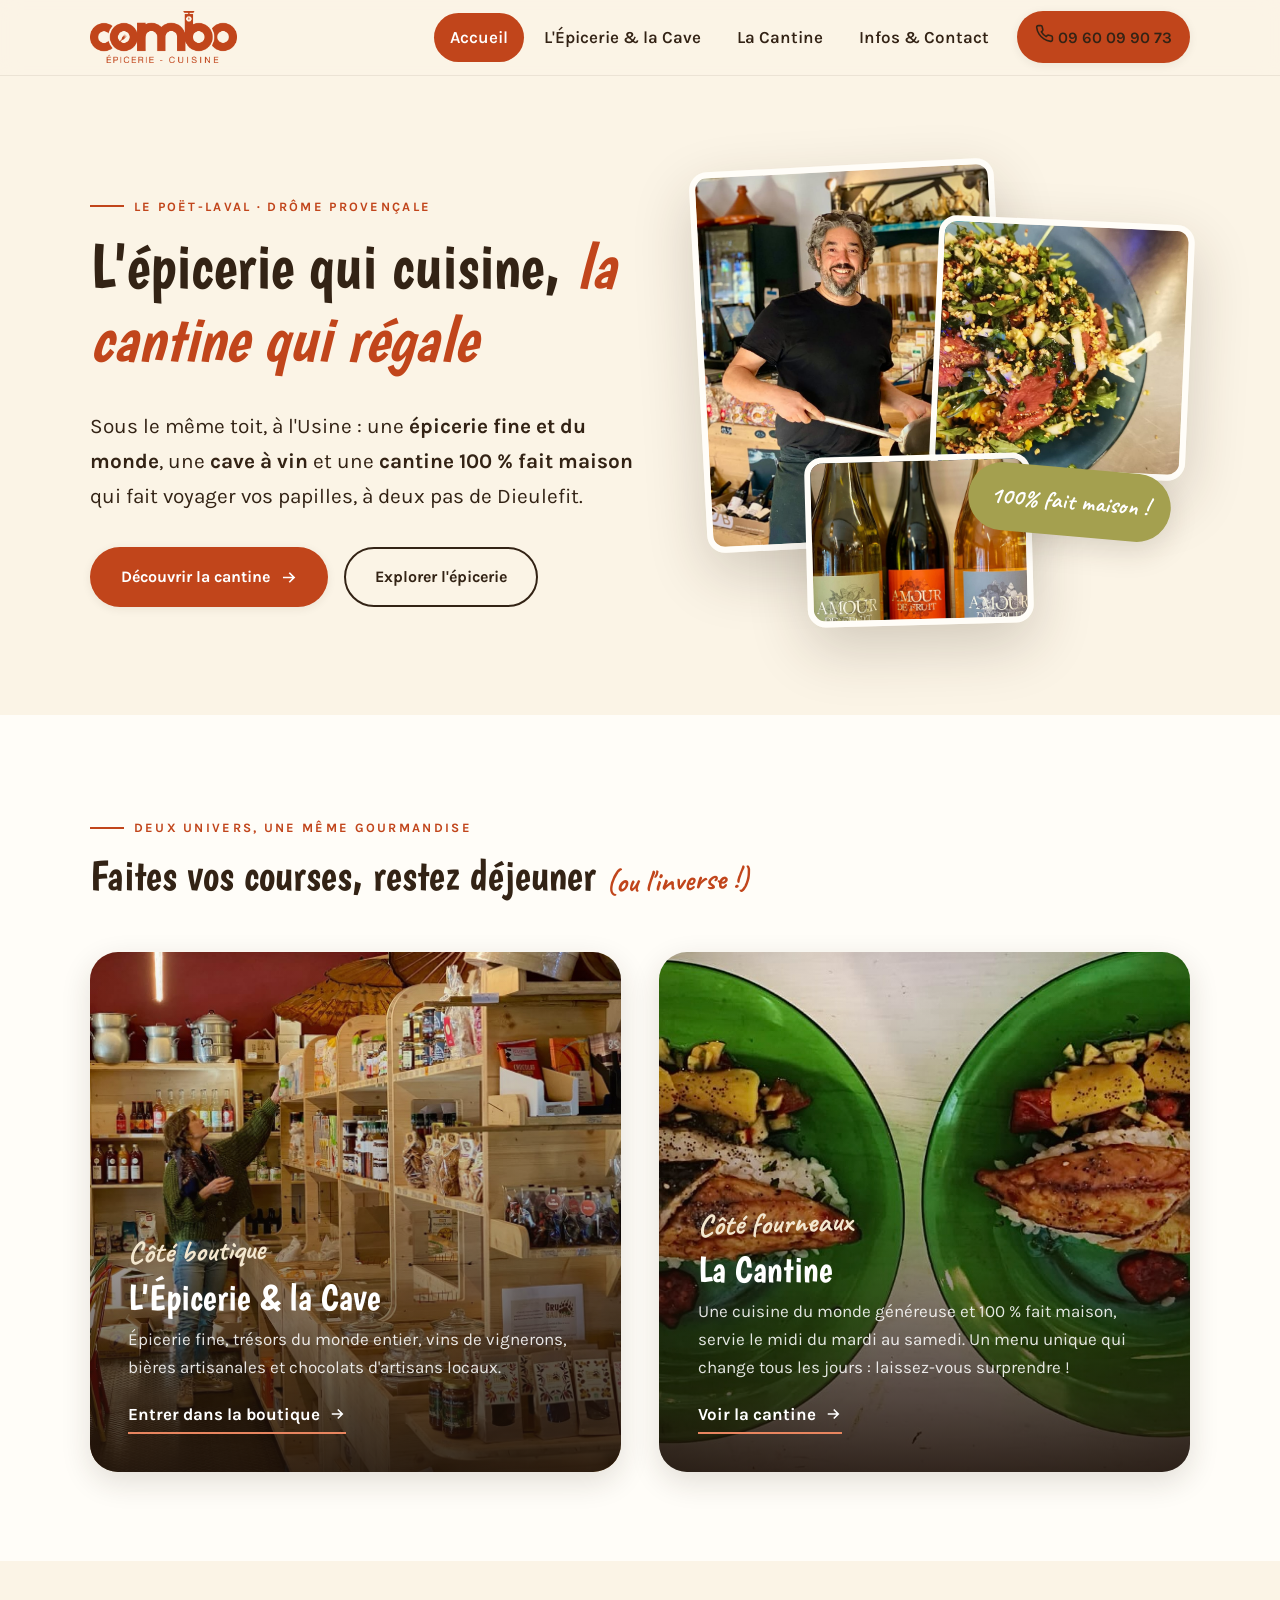
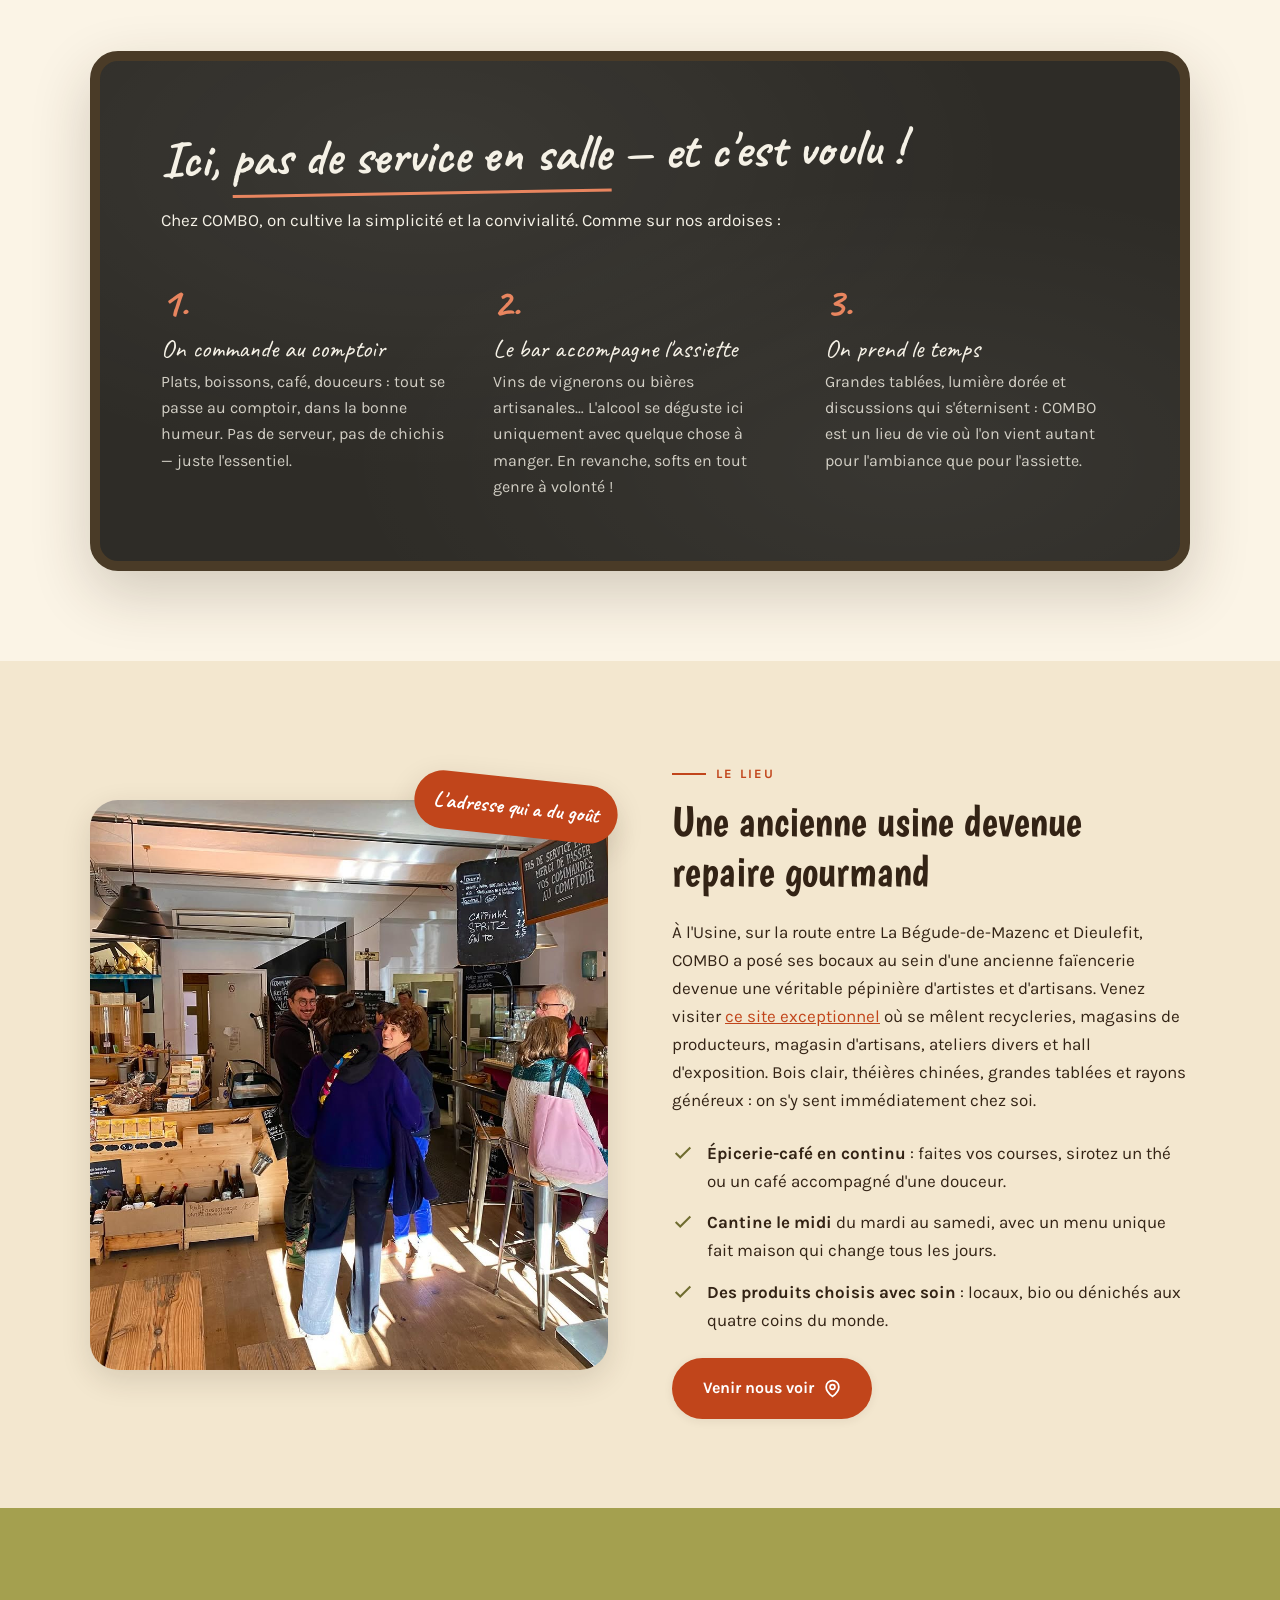
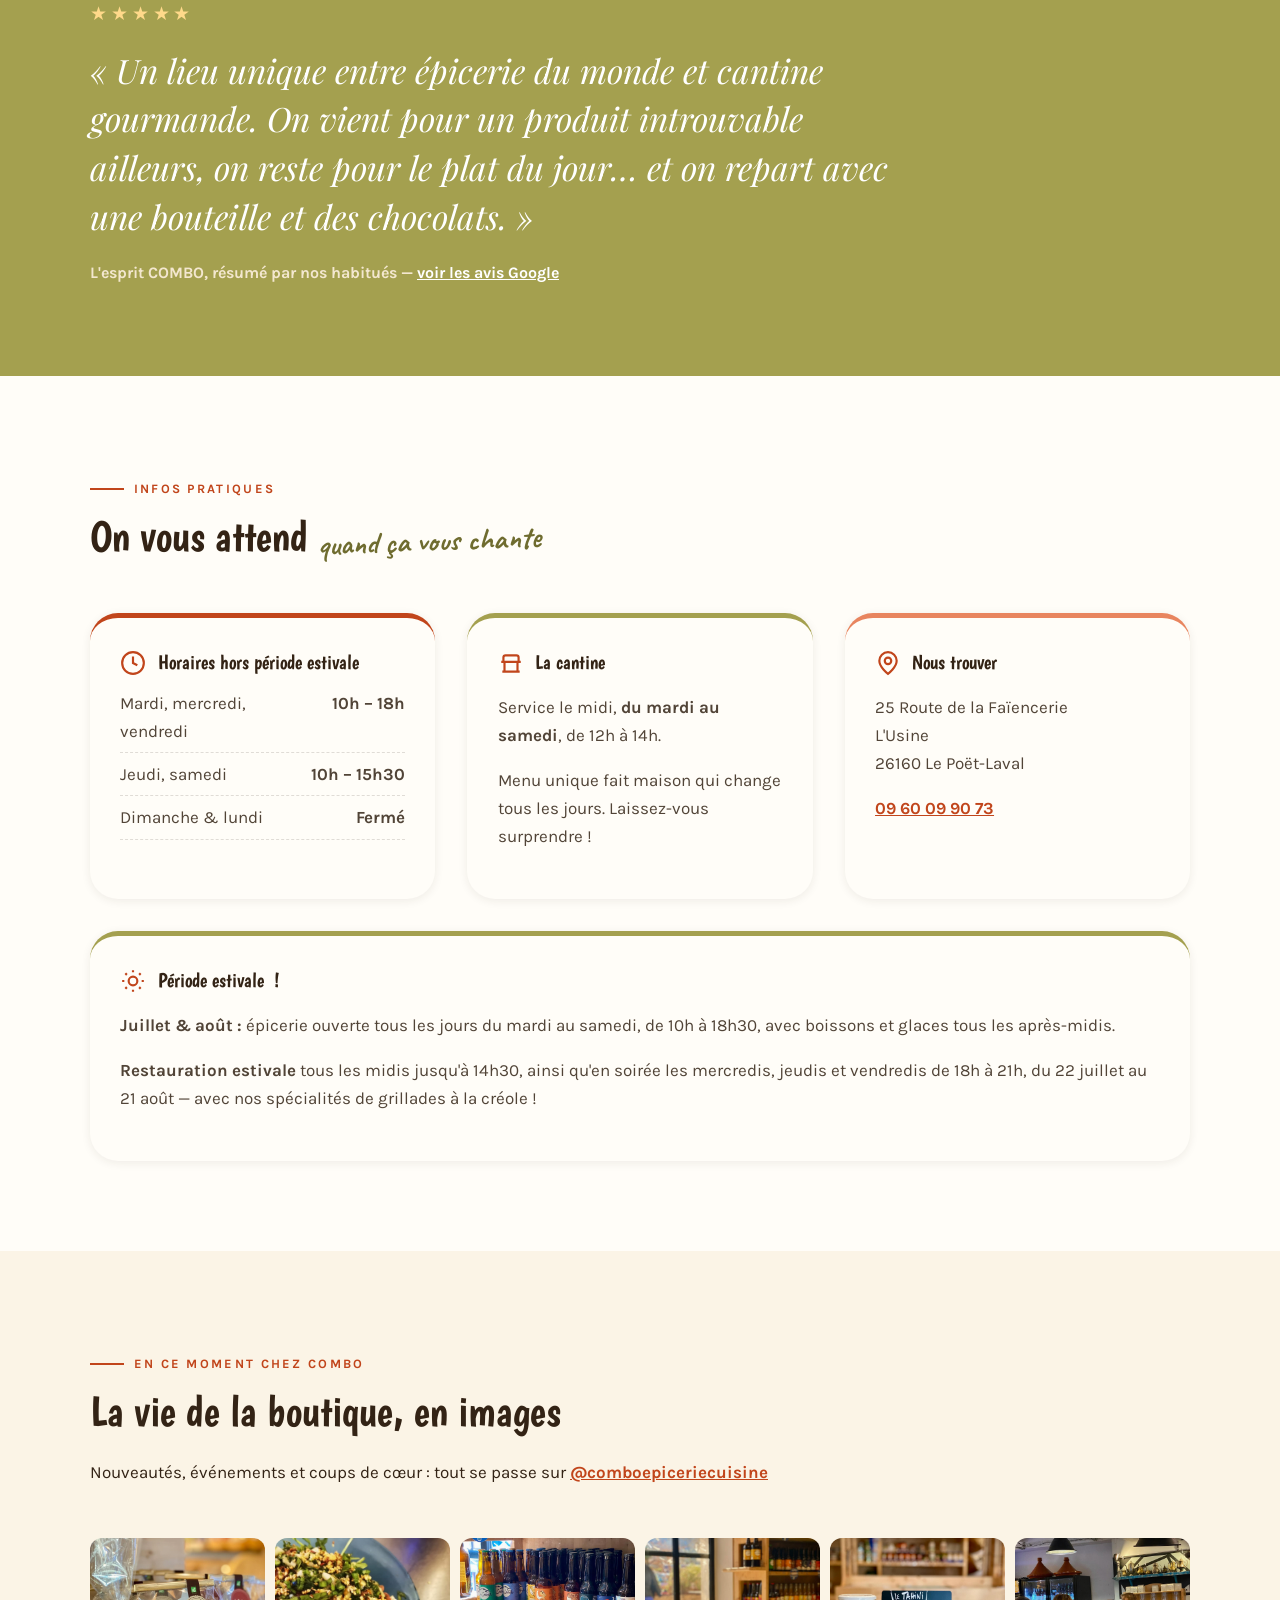
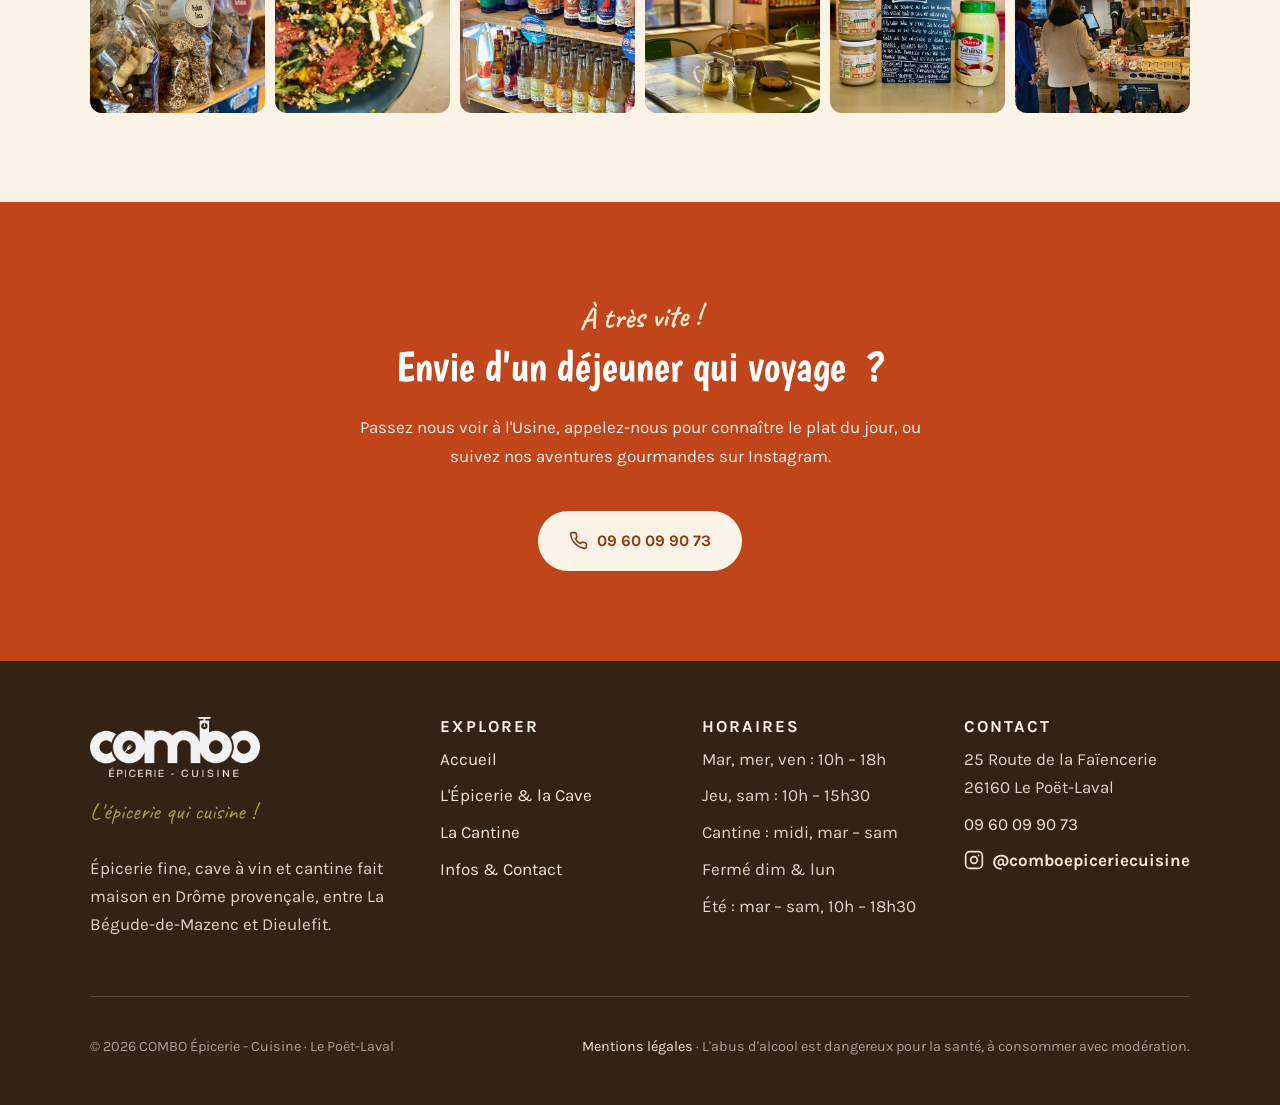
==== index.html @ 10680734 "MAJ contenus : Usine, horaires, tel, bar sans cocktails, période estivale - « A l'Usine » remplace «" ====
<!DOCTYPE html>
<html lang="fr">
<head>
  <meta charset="UTF-8">
  <meta name="viewport" content="width=device-width, initial-scale=1">
  <title>COMBO — Épicerie fine &amp; cantine du monde au Poët-Laval (Drôme)</title>
  <meta name="description" content="COMBO, c'est une épicerie fine et du monde, une cave à vin et une cantine fait maison réunies sous le même toit au Poët-Laval, près de Dieulefit en Drôme provençale. Cuisine du monde le midi, commande au comptoir, bonne ambiance garantie.">
  <link rel="canonical" href="https://comboepiceriecuisine.fr/">
  <meta property="og:type" content="website">
  <meta property="og:locale" content="fr_FR">
  <meta property="og:title" content="COMBO — Épicerie fine &amp; cantine du monde au Poët-Laval (Drôme)">
  <meta property="og:description" content="Épicerie fine, épicerie du monde, cave à vin et cantine fait maison sous le même toit, près de Dieulefit. Cuisine du monde le midi, commande au comptoir, bonne ambiance.">
  <meta property="og:url" content="https://comboepiceriecuisine.fr/">
  <meta property="og:image" content="https://comboepiceriecuisine.fr/assets/img/chef-combo-wok-cuisine-maison.jpg">
  <meta name="twitter:card" content="summary_large_image">
  <link rel="icon" type="image/png" href="assets/img/favicon.png">
  <link rel="preconnect" href="https://fonts.googleapis.com">
  <link rel="preconnect" href="https://fonts.gstatic.com" crossorigin>
  <link rel="stylesheet" href="css/style.css">
  <script type="application/ld+json">
  {
    "@context": "https://schema.org",
    "@type": ["Restaurant", "GroceryStore"],
    "name": "COMBO Épicerie - Cuisine",
    "alternateName": "COMBO Épicerie Café Restaurant",
    "description": "Épicerie fine et du monde, cave à vin et cantine fait maison au Poët-Laval, près de Dieulefit, en Drôme provençale. Cuisine du monde servie le midi, commande au comptoir.",
    "url": "https://comboepiceriecuisine.fr/",
    "telephone": "+33960099073",
    "image": "https://comboepiceriecuisine.fr/assets/img/chef-combo-wok-cuisine-maison.jpg",
    "logo": "https://comboepiceriecuisine.fr/assets/img/logo-combo-epicerie-cuisine.png",
    "servesCuisine": ["Cuisine du monde", "Fait maison"],
    "priceRange": "€€",
    "address": {
      "@type": "PostalAddress",
      "streetAddress": "25 Route de la Faïencerie, L'Usine",
      "addressLocality": "Le Poët-Laval",
      "postalCode": "26160",
      "addressRegion": "Drôme",
      "addressCountry": "FR"
    },
    "openingHoursSpecification": [
      { "@type": "OpeningHoursSpecification", "dayOfWeek": ["Tuesday", "Wednesday", "Friday"], "opens": "10:00", "closes": "18:00" },
      { "@type": "OpeningHoursSpecification", "dayOfWeek": ["Thursday", "Saturday"], "opens": "10:00", "closes": "15:30" }
    ],
    "sameAs": ["https://www.instagram.com/comboepiceriecuisine/"]
  }
  </script>
</head>
<body>
  <a class="skip-link" href="#main">Aller au contenu principal</a>

  <header class="site-header">
    <div class="container">
      <nav class="nav" aria-label="Navigation principale">
        <a class="nav__logo" href="index.html" aria-label="COMBO Épicerie Cuisine — Accueil">
          <img src="assets/img/logo-combo-epicerie-cuisine.png" alt="Logo COMBO Épicerie Cuisine" width="190" height="62">
        </a>
        <button class="nav__burger" aria-expanded="false" aria-controls="menu" aria-label="Ouvrir le menu">
          <span></span><span></span><span></span>
        </button>
        <div class="nav__menu" id="menu">
          <ul class="nav__links">
            <li><a href="index.html" aria-current="page">Accueil</a></li>
            <li><a href="epicerie.html">L'Épicerie &amp; la Cave</a></li>
            <li><a href="cuisine.html">La Cantine</a></li>
            <li><a href="contact.html">Infos &amp; Contact</a></li>
            <li><a class="btn btn--primary nav__cta" href="tel:+33960099073">
              <svg viewBox="0 0 24 24" fill="none" stroke="currentColor" stroke-width="2" aria-hidden="true"><path d="M22 16.92v3a2 2 0 0 1-2.18 2 19.79 19.79 0 0 1-8.63-3.07 19.5 19.5 0 0 1-6-6 19.79 19.79 0 0 1-3.07-8.67A2 2 0 0 1 4.11 2h3a2 2 0 0 1 2 1.72c.127.96.361 1.903.7 2.81a2 2 0 0 1-.45 2.11L8.09 9.91a16 16 0 0 0 6 6l1.27-1.27a2 2 0 0 1 2.11-.45c.907.339 1.85.573 2.81.7A2 2 0 0 1 22 16.92z"/></svg>
              09 60 09 90 73</a></li>
          </ul>
        </div>
      </nav>
    </div>
  </header>

  <main id="main">

    <!-- ======================= HERO ======================= -->
    <section class="hero" aria-labelledby="hero-title">
      <div class="container hero__grid">
        <div class="reveal">
          <p class="eyebrow">Le Poët-Laval · Drôme provençale</p>
          <h1 id="hero-title">L'épicerie qui cuisine, <span class="accent">la cantine qui régale</span></h1>
          <p class="lead">Sous le même toit, à l'Usine : une <strong>épicerie fine et du monde</strong>, une <strong>cave à vin</strong> et une <strong>cantine 100&nbsp;% fait maison</strong> qui fait voyager vos papilles, à deux pas de Dieulefit.</p>
          <div class="hero__actions">
            <a class="btn btn--primary" href="cuisine.html">Découvrir la cantine
              <svg viewBox="0 0 24 24" fill="none" stroke="currentColor" stroke-width="2.2" aria-hidden="true"><path d="M5 12h14M13 6l6 6-6 6"/></svg>
            </a>
            <a class="btn btn--ghost" href="epicerie.html">Explorer l'épicerie</a>
          </div>
        </div>
        <div class="hero__collage reveal reveal-delay-1" aria-hidden="false">
          <figure class="collage--1"><img src="assets/img/chef-combo-wok-cuisine-maison.jpg" alt="Le chef de COMBO souriant, wok en main, devant le comptoir de l'épicerie" loading="eager" fetchpriority="high"></figure>
          <figure class="collage--2"><img src="assets/img/plat-fait-maison-cuisine-du-monde.jpg" alt="Plat fait maison : bœuf mariné, herbes fraîches et riz safrané servi à la cantine COMBO" loading="lazy"></figure>
          <figure class="collage--3"><img src="assets/img/cave-vin-naturel-drome.jpg" alt="Bouteilles de vin naturel Amour de Fruit sur les étagères de la cave COMBO" loading="lazy"></figure>
          <p class="hero__badge">100% fait maison&nbsp;!</p>
        </div>
      </div>
    </section>

    <!-- ======================= DEUX UNIVERS ======================= -->
    <section class="section section--paper" aria-labelledby="univers-title">
      <div class="container">
        <div class="section__head reveal">
          <p class="eyebrow">Deux univers, une même gourmandise</p>
          <h2 id="univers-title">Faites vos courses, restez déjeuner <span class="hand">(ou l'inverse&nbsp;!)</span></h2>
        </div>
        <div class="universes">
          <a class="universe reveal" href="epicerie.html">
            <img class="universe__bg" src="assets/img/rayons-epicerie-fine-poet-laval.jpg" alt="Rayons en bois clair de l'épicerie COMBO garnis de produits fins et de bocaux" loading="lazy">
            <div class="universe__body">
              <span class="hand">Côté boutique</span>
              <h3>L'Épicerie &amp; la Cave</h3>
              <p>Épicerie fine, trésors du monde entier, vins de vignerons, bières artisanales et chocolats d'artisans locaux.</p>
              <span class="universe__link">Entrer dans la boutique
                <svg viewBox="0 0 24 24" fill="none" stroke="currentColor" stroke-width="2.2" aria-hidden="true"><path d="M5 12h14M13 6l6 6-6 6"/></svg>
              </span>
            </div>
          </a>
          <a class="universe reveal reveal-delay-1" href="cuisine.html">
            <img class="universe__bg" src="assets/img/plat-poisson-teriyaki-cantine.jpg" alt="Deux assiettes de poisson laqué, riz et salsa de mangue préparées à la cantine COMBO" loading="lazy">
            <div class="universe__body">
              <span class="hand">Côté fourneaux</span>
              <h3>La Cantine</h3>
              <p>Une cuisine du monde généreuse et 100&nbsp;% fait maison, servie le midi du mardi au samedi. Un menu unique qui change tous les jours&nbsp;: laissez-vous surprendre&nbsp;!</p>
              <span class="universe__link">Voir la cantine
                <svg viewBox="0 0 24 24" fill="none" stroke="currentColor" stroke-width="2.2" aria-hidden="true"><path d="M5 12h14M13 6l6 6-6 6"/></svg>
              </span>
            </div>
          </a>
        </div>
      </div>
    </section>

    <!-- ======================= CONCEPT / ARDOISE ======================= -->
    <section class="section" aria-labelledby="concept-title">
      <div class="container">
        <div class="chalkboard reveal">
          <h2 id="concept-title">Ici, <span class="underline">pas de service en salle</span> — et c'est voulu&nbsp;!</h2>
          <p>Chez COMBO, on cultive la simplicité et la convivialité. Comme sur nos ardoises&nbsp;:</p>
          <div class="chalk-rules">
            <div class="chalk-rule">
              <span class="num">1.</span>
              <h3>On commande au comptoir</h3>
              <p>Plats, boissons, café, douceurs : tout se passe au comptoir, dans la bonne humeur. Pas de serveur, pas de chichis — juste l'essentiel.</p>
            </div>
            <div class="chalk-rule">
              <span class="num">2.</span>
              <h3>Le bar accompagne l'assiette</h3>
              <p>Vins de vignerons ou bières artisanales… L'alcool se déguste ici uniquement avec quelque chose à manger. En revanche, softs en tout genre à volonté&nbsp;!</p>
            </div>
            <div class="chalk-rule">
              <span class="num">3.</span>
              <h3>On prend le temps</h3>
              <p>Grandes tablées, lumière dorée et discussions qui s'éternisent : COMBO est un lieu de vie où l'on vient autant pour l'ambiance que pour l'assiette.</p>
            </div>
          </div>
        </div>
      </div>
    </section>

    <!-- ======================= LE LIEU ======================= -->
    <section class="section section--sand" aria-labelledby="lieu-title">
      <div class="container split">
        <div class="split__media reveal">
          <img src="assets/img/bar-comptoir-convivial-combo.jpg" alt="Clients attablés et discussions au comptoir du bar de COMBO, ambiance chaleureuse" loading="lazy">
          <span class="sticker">L'adresse qui a du goût</span>
        </div>
        <div class="reveal reveal-delay-1">
          <p class="eyebrow">Le lieu</p>
          <h2 id="lieu-title">Une ancienne usine devenue repaire gourmand</h2>
          <p>À l'Usine, sur la route entre La Bégude-de-Mazenc et Dieulefit, COMBO a posé ses bocaux au sein d'une ancienne faïencerie devenue une véritable pépinière d'artistes et d'artisans. Venez visiter <a href="https://www.lusinepoetlaval.fr/" rel="noopener" target="_blank">ce site exceptionnel</a> où se mêlent recycleries, magasins de producteurs, magasin d'artisans, ateliers divers et hall d'exposition. Bois clair, théières chinées, grandes tablées et rayons généreux&nbsp;: on s'y sent immédiatement chez soi.</p>
          <ul class="checklist">
            <li><svg viewBox="0 0 24 24" fill="none" stroke="currentColor" stroke-width="2.2" aria-hidden="true"><path d="M20 6 9 17l-5-5"/></svg><span><strong>Épicerie-café en continu</strong> : faites vos courses, sirotez un thé ou un café accompagné d'une douceur.</span></li>
            <li><svg viewBox="0 0 24 24" fill="none" stroke="currentColor" stroke-width="2.2" aria-hidden="true"><path d="M20 6 9 17l-5-5"/></svg><span><strong>Cantine le midi</strong> du mardi au samedi, avec un menu unique fait maison qui change tous les jours.</span></li>
            <li><svg viewBox="0 0 24 24" fill="none" stroke="currentColor" stroke-width="2.2" aria-hidden="true"><path d="M20 6 9 17l-5-5"/></svg><span><strong>Des produits choisis avec soin</strong> : locaux, bio ou dénichés aux quatre coins du monde.</span></li>
          </ul>
          <a class="btn btn--primary" href="contact.html">Venir nous voir
            <svg viewBox="0 0 24 24" fill="none" stroke="currentColor" stroke-width="2.2" aria-hidden="true"><path d="M20 10c0 6-8 12-8 12S4 16 4 10a8 8 0 1 1 16 0Z"/><circle cx="12" cy="10" r="3"/></svg>
          </a>
        </div>
      </div>
    </section>

    <!-- ======================= AVIS ======================= -->
    <section class="section quote-band" aria-label="Avis de clients">
      <div class="container reveal">
        <span class="stars" aria-label="5 étoiles sur 5">★★★★★</span>
        <blockquote>«&nbsp;Un lieu unique entre épicerie du monde et cantine gourmande. On vient pour un produit introuvable ailleurs, on reste pour le plat du jour… et on repart avec une bouteille et des chocolats.&nbsp;»</blockquote>
        <cite>L'esprit COMBO, résumé par nos habitués — <a href="https://share.google/jgypqonhB6zPnx7X9" rel="noopener" target="_blank" style="color:#fff; text-decoration:underline;">voir les avis Google</a></cite>
      </div>
    </section>

    <!-- ======================= INFOS PRATIQUES ======================= -->
    <section class="section section--paper" aria-labelledby="infos-title">
      <div class="container">
        <div class="section__head reveal">
          <p class="eyebrow">Infos pratiques</p>
          <h2 id="infos-title">On vous attend <span class="hand hand--olive">quand ça vous chante</span></h2>
        </div>
        <div class="info-grid">
          <div class="info-card reveal">
            <h3><svg viewBox="0 0 24 24" fill="none" stroke="currentColor" stroke-width="2" aria-hidden="true"><circle cx="12" cy="12" r="10"/><path d="M12 6v6l4 2"/></svg>Horaires hors période estivale</h3>
            <ul>
              <li><span>Mardi, mercredi, vendredi</span><span>10h – 18h</span></li>
              <li><span>Jeudi, samedi</span><span>10h – 15h30</span></li>
              <li><span>Dimanche &amp; lundi</span><span>Fermé</span></li>
            </ul>
          </div>
          <div class="info-card reveal reveal-delay-1">
            <h3><svg viewBox="0 0 24 24" fill="none" stroke="currentColor" stroke-width="2" aria-hidden="true"><path d="M3 11h18M5 11V7a2 2 0 0 1 2-2h10a2 2 0 0 1 2 2v4M6 11v9m12-9v9M4 20h16"/></svg>La cantine</h3>
            <p>Service le midi, <strong>du mardi au samedi</strong>, de 12h à 14h.</p>
            <p>Menu unique fait maison qui change tous les jours. Laissez-vous surprendre&nbsp;!</p>
          </div>
          <div class="info-card reveal reveal-delay-2">
            <h3><svg viewBox="0 0 24 24" fill="none" stroke="currentColor" stroke-width="2" aria-hidden="true"><path d="M20 10c0 6-8 12-8 12S4 16 4 10a8 8 0 1 1 16 0Z"/><circle cx="12" cy="10" r="3"/></svg>Nous trouver</h3>
            <p>25 Route de la Faïencerie<br>L'Usine<br>26160 Le Poët-Laval</p>
            <p><a href="tel:+33960099073">09 60 09 90 73</a></p>
          </div>
          <div class="info-card info-card--ete reveal">
            <h3><svg viewBox="0 0 24 24" fill="none" stroke="currentColor" stroke-width="2" aria-hidden="true"><circle cx="12" cy="12" r="4"/><path d="M12 2v2M12 20v2M4.93 4.93l1.41 1.41M17.66 17.66l1.41 1.41M2 12h2M20 12h2M4.93 19.07l1.41-1.41M17.66 6.34l1.41-1.41"/></svg>Période estivale&nbsp;!</h3>
            <p><strong>Juillet &amp; août :</strong> épicerie ouverte tous les jours du mardi au samedi, de 10h à 18h30, avec boissons et glaces tous les après-midis.</p>
            <p><strong>Restauration estivale</strong> tous les midis jusqu'à 14h30, ainsi qu'en soirée les mercredis, jeudis et vendredis de 18h à 21h, du 22 juillet au 21 août — avec nos spécialités de grillades à la créole&nbsp;!</p>
          </div>
        </div>
      </div>
    </section>

    <!-- ======================= INSTAGRAM ======================= -->
    <section class="section" aria-labelledby="insta-title">
      <div class="container">
        <div class="section__head reveal">
          <p class="eyebrow">En ce moment chez COMBO</p>
          <h2 id="insta-title">La vie de la boutique, en images</h2>
          <p>Nouveautés, événements et coups de cœur : tout se passe sur <a class="insta-link" href="https://www.instagram.com/comboepiceriecuisine/" rel="noopener" target="_blank">@comboepiceriecuisine</a></p>
        </div>
        <div class="insta-strip reveal">
          <a href="https://www.instagram.com/comboepiceriecuisine/" rel="noopener" target="_blank" aria-label="Voir cette photo sur Instagram"><img src="assets/img/chocolats-pralines-epicerie-fine.jpg" alt="Sachets de pralinés coco et chocolats artisanaux en rayon" loading="lazy"></a>
          <a href="https://www.instagram.com/comboepiceriecuisine/" rel="noopener" target="_blank" aria-label="Voir cette photo sur Instagram"><img src="assets/img/plat-fait-maison-cuisine-du-monde.jpg" alt="Plat du jour généreux aux herbes fraîches et riz safrané" loading="lazy"></a>
          <a href="https://www.instagram.com/comboepiceriecuisine/" rel="noopener" target="_blank" aria-label="Voir cette photo sur Instagram"><img src="assets/img/bieres-limonades-artisanales.jpg" alt="Étagères de bières et limonades artisanales locales" loading="lazy"></a>
          <a href="https://www.instagram.com/comboepiceriecuisine/" rel="noopener" target="_blank" aria-label="Voir cette photo sur Instagram"><img src="assets/img/cafe-pause-gourmande-combo.jpg" alt="Théière et biscuit sur une table baignée de lumière dorée" loading="lazy"></a>
          <a href="https://www.instagram.com/comboepiceriecuisine/" rel="noopener" target="_blank" aria-label="Voir cette photo sur Instagram"><img src="assets/img/tahini-epicerie-du-monde.jpg" alt="Pots de tahini et ardoise manuscrite expliquant son utilisation" loading="lazy"></a>
          <a href="https://www.instagram.com/comboepiceriecuisine/" rel="noopener" target="_blank" aria-label="Voir cette photo sur Instagram"><img src="assets/img/epicerie-comptoir-ambiance-combo.jpg" alt="Clients au comptoir de l'épicerie, tajines et théières en décor" loading="lazy"></a>
        </div>
      </div>
    </section>

    <!-- ======================= CTA FINAL ======================= -->
    <section class="section cta-final" aria-labelledby="cta-title">
      <div class="container reveal">
        <span class="hand">À très vite&nbsp;!</span>
        <h2 id="cta-title">Envie d'un déjeuner qui voyage&nbsp;?</h2>
        <p>Passez nous voir à l'Usine, appelez-nous pour connaître le plat du jour, ou suivez nos aventures gourmandes sur Instagram.</p>
        <a class="btn btn--light" href="tel:+33960099073">
          <svg viewBox="0 0 24 24" fill="none" stroke="currentColor" stroke-width="2" aria-hidden="true"><path d="M22 16.92v3a2 2 0 0 1-2.18 2 19.79 19.79 0 0 1-8.63-3.07 19.5 19.5 0 0 1-6-6 19.79 19.79 0 0 1-3.07-8.67A2 2 0 0 1 4.11 2h3a2 2 0 0 1 2 1.72c.127.96.361 1.903.7 2.81a2 2 0 0 1-.45 2.11L8.09 9.91a16 16 0 0 0 6 6l1.27-1.27a2 2 0 0 1 2.11-.45c.907.339 1.85.573 2.81.7A2 2 0 0 1 22 16.92z"/></svg>
          09 60 09 90 73
        </a>
      </div>
    </section>
  </main>

  <footer class="site-footer">
    <div class="container">
      <div class="footer-grid">
        <div class="footer-logo">
          <img src="assets/img/logo-combo-epicerie-cuisine.png" alt="COMBO Épicerie Cuisine" width="190" height="62">
          <p class="footer-baseline">L'épicerie qui cuisine&nbsp;!</p>
          <p>Épicerie fine, cave à vin et cantine fait maison en Drôme provençale, entre La Bégude-de-Mazenc et Dieulefit.</p>
        </div>
        <div>
          <h3>Explorer</h3>
          <ul>
            <li><a href="index.html">Accueil</a></li>
            <li><a href="epicerie.html">L'Épicerie &amp; la Cave</a></li>
            <li><a href="cuisine.html">La Cantine</a></li>
            <li><a href="contact.html">Infos &amp; Contact</a></li>
          </ul>
        </div>
        <div>
          <h3>Horaires</h3>
          <ul>
            <li>Mar, mer, ven : 10h – 18h</li>
            <li>Jeu, sam : 10h – 15h30</li>
            <li>Cantine : midi, mar – sam</li>
            <li>Fermé dim &amp; lun</li>
            <li>Été : mar – sam, 10h – 18h30</li>
          </ul>
        </div>
        <div>
          <h3>Contact</h3>
          <ul>
            <li>25 Route de la Faïencerie<br>26160 Le Poët-Laval</li>
            <li><a href="tel:+33960099073">09 60 09 90 73</a></li>
            <li><a class="insta-link" href="https://www.instagram.com/comboepiceriecuisine/" rel="noopener" target="_blank">
              <svg viewBox="0 0 24 24" fill="none" stroke="currentColor" stroke-width="2" aria-hidden="true"><rect x="2" y="2" width="20" height="20" rx="5"/><circle cx="12" cy="12" r="4"/><circle cx="17.5" cy="6.5" r="1" fill="currentColor" stroke="none"/></svg>
              @comboepiceriecuisine</a></li>
          </ul>
        </div>
      </div>
      <div class="footer-bottom">
        <p>© 2026 COMBO Épicerie - Cuisine · Le Poët-Laval</p>
        <p><a href="mentions-legales.html">Mentions légales</a> · L'abus d'alcool est dangereux pour la santé, à consommer avec modération.</p>
      </div>
    </div>
  </footer>

  <script src="js/main.js" defer></script>
</body>
</html>
---- css/style.css ----
/* ==========================================================================
   COMBO — Épicerie & Cuisine · Le Poët-Laval
   Charte : terracotta du logo, olive des illustrations, crème chaleureuse
   ========================================================================== */

@import url('https://fonts.googleapis.com/css2?family=Playfair+Display:ital,wght@0,500;0,700;0,800;1,500;1,700&family=Karla:wght@300;400;500;600;700&family=Caveat:wght@500;700&family=Boogaloo&display=swap');

:root {
  --terracotta: #C1451B;
  --terracotta-dark: #99340F;
  --terracotta-soft: #E8855F;
  --olive: #A4A04F;
  --olive-dark: #6F6C2F;
  --cream: #FBF4E6;
  --paper: #FFFDF8;
  --sand: #F3E7CF;
  --ink: #332315;
  --chalk-bg: #2E2C27;
  --chalk-text: #F5F1E6;
  --radius: 18px;
  --radius-lg: 28px;
  --shadow-sm: 0 2px 10px rgba(51, 35, 21, .08);
  --shadow-md: 0 10px 30px rgba(51, 35, 21, .14);
  --shadow-lg: 0 22px 60px rgba(51, 35, 21, .2);
  --font-display: 'Playfair Display', Georgia, serif;
  --font-body: 'Karla', 'Segoe UI', sans-serif;
  --font-hand: 'Caveat', cursive;
  --font-graffiti: 'Boogaloo', cursive;
  --container: 1180px;
  --transition: .25s ease;
}

/* ---------- Base ---------- */
*, *::before, *::after { box-sizing: border-box; }

html { scroll-behavior: smooth; }

body {
  margin: 0;
  font-family: var(--font-body);
  font-size: 1.0625rem;
  line-height: 1.65;
  color: var(--ink);
  background: var(--cream);
  -webkit-font-smoothing: antialiased;
  overflow-x: hidden;
}

img { max-width: 100%; height: auto; display: block; }

a { color: var(--terracotta); }
a:focus-visible, button:focus-visible {
  outline: 3px solid var(--terracotta);
  outline-offset: 3px;
  border-radius: 4px;
}

h1, h2, h3 { font-family: var(--font-graffiti); line-height: 1.15; color: var(--ink); margin: 0 0 .5em; }
h1 { font-size: clamp(2.2rem, 5.2vw, 4rem); font-weight: 400; }
h2 { font-size: clamp(1.8rem, 3.6vw, 2.7rem); font-weight: 400; }
h3 { font-size: clamp(1.25rem, 2vw, 1.5rem); font-weight: 400; }
.chalkboard h2 { font-family: var(--font-display); font-weight: 700; }

.container { max-width: var(--container); margin-inline: auto; padding-inline: clamp(1.25rem, 4vw, 2.5rem); }

.skip-link {
  position: absolute; left: -999px; top: 0; z-index: 999;
  background: var(--terracotta); color: #fff; padding: .75rem 1.25rem;
  border-radius: 0 0 12px 0; text-decoration: none; font-weight: 700;
}
.skip-link:focus { left: 0; }

/* Accent manuscrit (rappel des ardoises de la boutique) */
.hand { font-family: var(--font-hand); font-size: clamp(1.4rem, 2.6vw, 1.9rem); color: var(--terracotta); font-weight: 700; display: inline-block; transform: rotate(-2deg); }
.hand--olive { color: var(--olive-dark); }

.eyebrow {
  display: inline-flex; align-items: center; gap: .6rem;
  text-transform: uppercase; letter-spacing: .18em; font-size: .8rem; font-weight: 700;
  color: var(--terracotta);
}
.eyebrow::before { content: ""; width: 34px; height: 2px; background: var(--terracotta); }

.lead { font-size: clamp(1.1rem, 1.8vw, 1.3rem); line-height: 1.7; }

/* ---------- Boutons ---------- */
.btn {
  display: inline-flex; align-items: center; gap: .55rem;
  padding: .95rem 1.8rem; border-radius: 999px;
  font-weight: 700; font-size: 1rem; text-decoration: none;
  border: 2px solid transparent; cursor: pointer;
  transition: transform var(--transition), background var(--transition), color var(--transition), box-shadow var(--transition);
}
.btn svg { width: 19px; height: 19px; flex: none; }
.btn--primary { background: var(--terracotta); color: #fff; box-shadow: var(--shadow-sm); }
.btn--primary:hover { background: var(--terracotta-dark); transform: translateY(-2px); box-shadow: var(--shadow-md); }
.btn--ghost { border-color: var(--ink); color: var(--ink); background: transparent; }
.btn--ghost:hover { background: var(--ink); color: var(--cream); transform: translateY(-2px); }
.btn--light { background: var(--cream); color: var(--terracotta-dark); }
.btn--light:hover { background: #fff; transform: translateY(-2px); }

/* ---------- Header ---------- */
.site-header {
  position: sticky; top: 0; z-index: 100;
  background: rgba(251, 244, 230, .92);
  backdrop-filter: blur(10px);
  border-bottom: 1px solid rgba(51, 35, 21, .08);
  transition: box-shadow var(--transition);
}
.site-header.is-scrolled { box-shadow: var(--shadow-sm); }

.nav {
  display: flex; align-items: center; justify-content: space-between;
  gap: 1rem; padding-block: .7rem;
}
.nav__logo img { height: 52px; width: auto; }
.nav__logo { flex: none; display: inline-block; }

.nav__links {
  display: flex; align-items: center; gap: .25rem;
  list-style: none; margin: 0; padding: 0;
}
.nav__links a {
  display: block; padding: .65rem 1rem; border-radius: 999px;
  text-decoration: none; color: var(--ink); font-weight: 600;
  transition: background var(--transition), color var(--transition);
}
.nav__links a:hover { background: var(--sand); }
.nav__links a[aria-current="page"] { background: var(--terracotta); color: #fff; }
.nav__cta { margin-left: .5rem; }

.nav__burger {
  display: none; flex-direction: column; justify-content: center; gap: 5px;
  width: 48px; height: 48px; padding: 10px;
  background: none; border: 2px solid var(--ink); border-radius: 12px; cursor: pointer;
}
.nav__burger span { display: block; height: 2.5px; background: var(--ink); border-radius: 2px; transition: transform .3s ease, opacity .3s ease; }
.nav__burger[aria-expanded="true"] span:nth-child(1) { transform: translateY(7.5px) rotate(45deg); }
.nav__burger[aria-expanded="true"] span:nth-child(2) { opacity: 0; }
.nav__burger[aria-expanded="true"] span:nth-child(3) { transform: translateY(-7.5px) rotate(-45deg); }

@media (max-width: 880px) {
  .nav__burger { display: flex; }
  .nav__menu {
    position: absolute; top: 100%; left: 0; right: 0;
    background: var(--paper); border-bottom: 1px solid rgba(51,35,21,.1);
    box-shadow: var(--shadow-md);
    max-height: 0; overflow: hidden; transition: max-height .35s ease;
  }
  .nav__menu.is-open { max-height: 420px; }
  .nav__links { flex-direction: column; align-items: stretch; padding: 1rem 1.25rem 1.5rem; gap: .4rem; }
  .nav__links a { padding: .9rem 1.2rem; font-size: 1.1rem; }
  .nav__cta { margin: .5rem 0 0; justify-content: center; }
}


/* ---------- Hero ---------- */
.hero { position: relative; padding-block: clamp(3rem, 7vw, 6rem) clamp(3.5rem, 7vw, 6.5rem); }
.hero__grid {
  display: grid; grid-template-columns: 1.05fr .95fr;
  gap: clamp(2rem, 5vw, 4.5rem); align-items: center;
}
.hero h1 .accent { color: var(--terracotta); font-style: italic; }
.hero p.lead { max-width: 34rem; }
.hero__actions { display: flex; flex-wrap: wrap; gap: 1rem; margin-top: 2rem; }

.hero__collage { position: relative; min-height: 460px; }
.hero__collage figure {
  position: absolute; margin: 0; border-radius: var(--radius);
  overflow: hidden; box-shadow: var(--shadow-lg);
  border: 6px solid var(--paper);
  transition: transform .35s ease;
}
.hero__collage figure:hover { transform: scale(1.04) rotate(0deg) !important; z-index: 5; }
.hero__collage img { width: 100%; height: 100%; object-fit: cover; }
.collage--1 { width: 62%; aspect-ratio: 4/5; top: 0; left: 0; transform: rotate(-3deg); z-index: 2; }
.collage--2 { width: 52%; aspect-ratio: 1; top: 12%; right: 0; transform: rotate(2.5deg); z-index: 3; }
.collage--3 { width: 46%; aspect-ratio: 4/3; bottom: 0; left: 22%; transform: rotate(-1.5deg); z-index: 4; }

.hero__badge {
  position: absolute; z-index: 6; right: 4%; bottom: 14%;
  background: var(--olive); color: #fff;
  font-family: var(--font-hand); font-size: 1.5rem; font-weight: 700;
  padding: .9rem 1.4rem; border-radius: 999px; transform: rotate(5deg);
  box-shadow: var(--shadow-md);
}

@media (max-width: 880px) {
  .hero__grid { grid-template-columns: 1fr; }
  .hero__collage { min-height: 380px; margin-top: 1rem; }
}

/* ---------- Sections génériques ---------- */
.section { padding-block: clamp(3.5rem, 7vw, 6.5rem); }
.section--paper { background: var(--paper); }
.section--sand { background: var(--sand); }
.section__head { max-width: 46rem; margin-bottom: clamp(2rem, 4vw, 3.5rem); }

/* Séparateur vague */
.wave { display: block; width: 100%; height: 60px; margin-bottom: -1px; }

/* ---------- Cartes univers (accueil) ---------- */
.universes { display: grid; grid-template-columns: 1fr 1fr; gap: clamp(1.5rem, 3vw, 2.5rem); }
.universe {
  position: relative; border-radius: var(--radius-lg); overflow: hidden;
  min-height: 520px; display: flex; align-items: flex-end;
  text-decoration: none; box-shadow: var(--shadow-md);
  transition: transform .35s ease, box-shadow .35s ease;
}
.universe:hover { transform: translateY(-8px); box-shadow: var(--shadow-lg); }
.universe img.universe__bg {
  position: absolute; inset: 0; width: 100%; height: 100%;
  object-fit: cover; transition: transform .6s ease;
}
.universe:hover img.universe__bg { transform: scale(1.06); }
.universe::after {
  content: ""; position: absolute; inset: 0;
  background: linear-gradient(to top, rgba(28, 16, 8, .88) 0%, rgba(28, 16, 8, .25) 55%, transparent 100%);
}
.universe__body { position: relative; z-index: 2; padding: clamp(1.5rem, 3vw, 2.5rem); color: #fff; }
.universe__body .hand { color: var(--sand); }
.universe__body h3 { color: #fff; font-size: clamp(1.7rem, 3vw, 2.3rem); margin-bottom: .4rem; }
.universe__body p { color: rgba(255, 255, 255, .88); margin: 0 0 1.2rem; max-width: 30rem; }
.universe__link {
  display: inline-flex; align-items: center; gap: .5rem;
  color: #fff; font-weight: 700; border-bottom: 2px solid var(--terracotta-soft);
  padding-bottom: .2rem; transition: gap var(--transition);
}
.universe:hover .universe__link { gap: .9rem; }
.universe__link svg { width: 18px; height: 18px; }

@media (max-width: 820px) {
  .universes { grid-template-columns: 1fr; }
  .universe { min-height: 420px; }
}

/* ---------- Ardoise (concept) ---------- */
.chalkboard {
  background: var(--chalk-bg); color: var(--chalk-text);
  border-radius: var(--radius-lg); border: 10px solid #4A3B27;
  box-shadow: var(--shadow-lg);
  padding: clamp(2rem, 5vw, 3.8rem);
  position: relative; overflow: hidden;
}
.chalkboard::before {
  content: ""; position: absolute; inset: 0; pointer-events: none;
  background: radial-gradient(ellipse at 30% 20%, rgba(255,255,255,.06), transparent 55%),
              radial-gradient(ellipse at 75% 80%, rgba(255,255,255,.05), transparent 50%);
}
.chalkboard h2 { color: var(--chalk-text); font-family: var(--font-hand); font-size: clamp(2.2rem, 4.5vw, 3.2rem); transform: rotate(-1deg); }
.chalkboard h2 .underline { border-bottom: 3px solid var(--terracotta-soft); padding-bottom: 5px; -webkit-box-decoration-break: clone; box-decoration-break: clone; }
.chalk-rules { display: grid; grid-template-columns: repeat(3, 1fr); gap: clamp(1.5rem, 3vw, 2.5rem); margin-top: 2.5rem; }
.chalk-rule { position: relative; padding-top: .5rem; }
.chalk-rule .num {
  font-family: var(--font-hand); font-size: 2.6rem; font-weight: 700;
  color: var(--terracotta-soft); line-height: 1; display: block; margin-bottom: .6rem;
}
.chalk-rule h3 { color: var(--chalk-text); font-family: var(--font-hand); font-size: 1.6rem; margin-bottom: .35rem; }
.chalk-rule p { color: rgba(245, 241, 230, .82); margin: 0; font-size: 1rem; }
@media (max-width: 820px) { .chalk-rules { grid-template-columns: 1fr; } }
@media (max-width: 820px) { .chalkboard h2 .underline { border-bottom: none; padding-bottom: 0; } }

/* ---------- Galerie / mosaïque ---------- */
.mosaic {
  display: grid; gap: 1rem;
  grid-template-columns: repeat(4, 1fr);
}
.mosaic figure {
  margin: 0; border-radius: var(--radius); overflow: hidden;
  position: relative; box-shadow: var(--shadow-sm); aspect-ratio: 1;
}
.mosaic figure.tall { grid-row: span 2; aspect-ratio: auto; }
.mosaic img { width: 100%; height: 100%; object-fit: cover; transition: transform .5s ease; }
.mosaic figure:hover img { transform: scale(1.07); }
.mosaic figcaption {
  position: absolute; inset-inline: 0; bottom: 0;
  padding: 1.6rem 1rem .8rem; color: #fff; font-weight: 600; font-size: .9rem;
  background: linear-gradient(to top, rgba(28, 16, 8, .75), transparent);
  opacity: 0; transform: translateY(8px); transition: opacity .3s ease, transform .3s ease;
}
.mosaic figure:hover figcaption { opacity: 1; transform: none; }
@media (max-width: 820px) { .mosaic { grid-template-columns: repeat(2, 1fr); } }

/* ---------- Split (texte + image) ---------- */
.split { display: grid; grid-template-columns: 1fr 1fr; gap: clamp(2rem, 5vw, 4.5rem); align-items: center; }
.split--reverse > .split__media { order: 2; }
.split__media { position: relative; }
.split__media > img {
  border-radius: var(--radius-lg); box-shadow: var(--shadow-md);
  width: 100%; aspect-ratio: 4/4.4; object-fit: cover;
}
.split__media .sticker {
  position: absolute; top: -22px; right: -10px;
  background: var(--terracotta); color: #fff;
  font-family: var(--font-hand); font-size: 1.35rem; font-weight: 700;
  padding: .7rem 1.2rem; border-radius: 999px; transform: rotate(6deg);
  box-shadow: var(--shadow-md);
}
.split ul.checklist { list-style: none; padding: 0; margin: 1.5rem 0; display: grid; gap: .85rem; }
.split ul.checklist li { display: flex; gap: .8rem; align-items: flex-start; }
.split ul.checklist svg { width: 22px; height: 22px; flex: none; color: var(--olive-dark); margin-top: .2rem; }
@media (max-width: 820px) {
  .split { grid-template-columns: 1fr; }
  .split--reverse > .split__media { order: 0; }
}

/* ---------- Cartes produits / familles ---------- */
.cards { display: grid; grid-template-columns: repeat(3, 1fr); gap: clamp(1.25rem, 2.5vw, 2rem); }
.card {
  background: var(--paper); border-radius: var(--radius-lg);
  overflow: hidden; box-shadow: var(--shadow-sm);
  display: flex; flex-direction: column;
  transition: transform .3s ease, box-shadow .3s ease;
}
.card:hover { transform: translateY(-6px); box-shadow: var(--shadow-md); }
.card__img { aspect-ratio: 4/3; overflow: hidden; }
.card__img img { width: 100%; height: 100%; object-fit: cover; transition: transform .5s ease; }
.card:hover .card__img img { transform: scale(1.06); }
.card__body { padding: 1.5rem 1.6rem 1.8rem; flex: 1; }
.card__body h3 { margin-bottom: .4rem; }
.card__body p { margin: 0; color: rgba(51, 35, 21, .8); font-size: 1rem; }
.card__tag {
  display: inline-block; margin-bottom: .8rem;
  background: var(--sand); color: var(--terracotta-dark);
  font-size: .78rem; font-weight: 700; letter-spacing: .08em; text-transform: uppercase;
  padding: .3rem .8rem; border-radius: 999px;
}
@media (max-width: 980px) { .cards { grid-template-columns: 1fr 1fr; } }
@media (max-width: 640px) { .cards { grid-template-columns: 1fr; } }

/* ---------- Bloc citation / avis ---------- */
.quote-band { background: var(--olive); color: #fff; position: relative; overflow: hidden; }
.quote-band .container { position: relative; z-index: 2; }
.quote-band blockquote {
  margin: 0; font-family: var(--font-display); font-style: italic;
  font-size: clamp(1.4rem, 3vw, 2.1rem); line-height: 1.45; max-width: 50rem;
}
.quote-band cite { display: block; margin-top: 1.2rem; font-family: var(--font-body); font-style: normal; font-weight: 700; font-size: 1rem; color: var(--sand); }
.quote-band .stars { color: #FFD98A; letter-spacing: .2em; font-size: 1.2rem; margin-bottom: 1rem; display: block; }

/* ---------- Infos pratiques ---------- */
.info-grid { display: grid; grid-template-columns: repeat(3, 1fr); gap: clamp(1.25rem, 2.5vw, 2rem); }
.info-card {
  background: var(--paper); border-radius: var(--radius-lg);
  padding: 2rem 1.9rem; box-shadow: var(--shadow-sm);
  border-top: 5px solid var(--terracotta);
}
.info-card:nth-child(2) { border-top-color: var(--olive); }
.info-card:nth-child(3) { border-top-color: var(--terracotta-soft); }
.info-card h3 { display: flex; align-items: center; gap: .7rem; font-size: 1.25rem; }
.info-card h3 svg { width: 26px; height: 26px; color: var(--terracotta); flex: none; }
.info-card p, .info-card li { color: rgba(51, 35, 21, .85); }
.info-card ul { list-style: none; padding: 0; margin: .8rem 0 0; display: grid; gap: .45rem; }
.info-card li { display: flex; justify-content: space-between; gap: 1rem; border-bottom: 1px dashed rgba(51,35,21,.15); padding-bottom: .45rem; }
.info-card li span:last-child { font-weight: 700; white-space: nowrap; }
.info-card a { font-weight: 700; }
.info-card--ete { grid-column: 1 / -1; border-top-color: var(--olive) !important; }
@media (max-width: 880px) { .info-grid { grid-template-columns: 1fr; } }

/* ---------- Bande Instagram ---------- */
.insta-strip { display: grid; grid-template-columns: repeat(6, 1fr); gap: .6rem; }
.insta-strip a { display: block; border-radius: 12px; overflow: hidden; position: relative; aspect-ratio: 1; }
.insta-strip img { width: 100%; height: 100%; object-fit: cover; transition: transform .45s ease, filter .45s ease; }
.insta-strip a:hover img { transform: scale(1.08); filter: brightness(.75); }
@media (max-width: 820px) { .insta-strip { grid-template-columns: repeat(3, 1fr); } }

/* ---------- CTA final ---------- */
.cta-final {
  background: var(--terracotta);
  color: #fff; text-align: center;
  position: relative; overflow: hidden;
}
.cta-final h2 { color: #fff; }
.cta-final .hand { color: var(--sand); }
.cta-final p { max-width: 36rem; margin-inline: auto; color: rgba(255,255,255,.92); }
.cta-final .btn--light { margin-top: 1.5rem; }

/* ---------- Carte (iframe) ---------- */
.map-wrap {
  border-radius: var(--radius-lg); overflow: hidden;
  box-shadow: var(--shadow-md); border: 6px solid var(--paper);
}
.map-wrap iframe { display: block; width: 100%; height: 420px; border: 0; }

/* ---------- Footer ---------- */
.site-footer { background: var(--ink); color: rgba(251, 244, 230, .85); padding-block: 3.5rem 2rem; }
.site-footer a { color: var(--sand); text-decoration: none; }
.site-footer a:hover { color: #fff; text-decoration: underline; }
.footer-grid { display: grid; grid-template-columns: 1.4fr 1fr 1fr 1fr; gap: 2.5rem; margin-bottom: 2.5rem; }
.footer-grid h3 { color: var(--cream); font-size: 1.05rem; font-family: var(--font-body); font-weight: 700; text-transform: uppercase; letter-spacing: .12em; }
.footer-grid ul { list-style: none; margin: 0; padding: 0; display: grid; gap: .55rem; }
.footer-logo img { height: 60px; width: auto; filter: brightness(0) invert(.95); }
.footer-baseline { font-family: var(--font-hand); font-size: 1.45rem; color: var(--olive); margin-top: 1rem; }
.footer-bottom {
  border-top: 1px solid rgba(251, 244, 230, .15); padding-top: 1.5rem;
  display: flex; flex-wrap: wrap; justify-content: space-between; gap: 1rem;
  font-size: .9rem; color: rgba(251, 244, 230, .6);
}
.insta-link { display: inline-flex; align-items: center; gap: .5rem; font-weight: 700; }
.insta-link svg { width: 20px; height: 20px; }
@media (max-width: 880px) { .footer-grid { grid-template-columns: 1fr 1fr; } }
@media (max-width: 560px) { .footer-grid { grid-template-columns: 1fr; } }

/* ---------- Page header (pages internes) ---------- */
.page-hero { position: relative; min-height: 46vh; display: flex; align-items: flex-end; overflow: hidden; }
.page-hero img.page-hero__bg { position: absolute; inset: 0; width: 100%; height: 100%; object-fit: cover; }
.page-hero::after { content: ""; position: absolute; inset: 0; background: linear-gradient(to top, rgba(28,16,8,.85), rgba(28,16,8,.2)); }
.page-hero .container { position: relative; z-index: 2; padding-block: 3rem; color: #fff; }
.page-hero h1 { color: #fff; }
.page-hero p { color: rgba(255,255,255,.9); max-width: 38rem; font-size: 1.15rem; }
.page-hero .hand { color: var(--sand); }

/* ---------- Breadcrumb ---------- */
.breadcrumb { font-size: .9rem; margin-bottom: 1rem; }
.breadcrumb ol { list-style: none; display: flex; flex-wrap: wrap; gap: .4rem; margin: 0; padding: 0; }
.breadcrumb li + li::before { content: "›"; margin-right: .4rem; opacity: .7; }
.page-hero .breadcrumb a { color: var(--sand); }

/* ---------- Animations d'apparition ---------- */
.reveal { opacity: 0; transform: translateY(28px); transition: opacity .7s ease, transform .7s ease; }
.reveal.is-visible { opacity: 1; transform: none; }
.reveal-delay-1 { transition-delay: .12s; }
.reveal-delay-2 { transition-delay: .24s; }
.reveal-delay-3 { transition-delay: .36s; }

@media (prefers-reduced-motion: reduce) {
  html { scroll-behavior: auto; }
.reveal { opacity: 1; transform: none; transition: none; }
  *, *::before, *::after { transition-duration: .01ms !important; animation-duration: .01ms !important; }
}
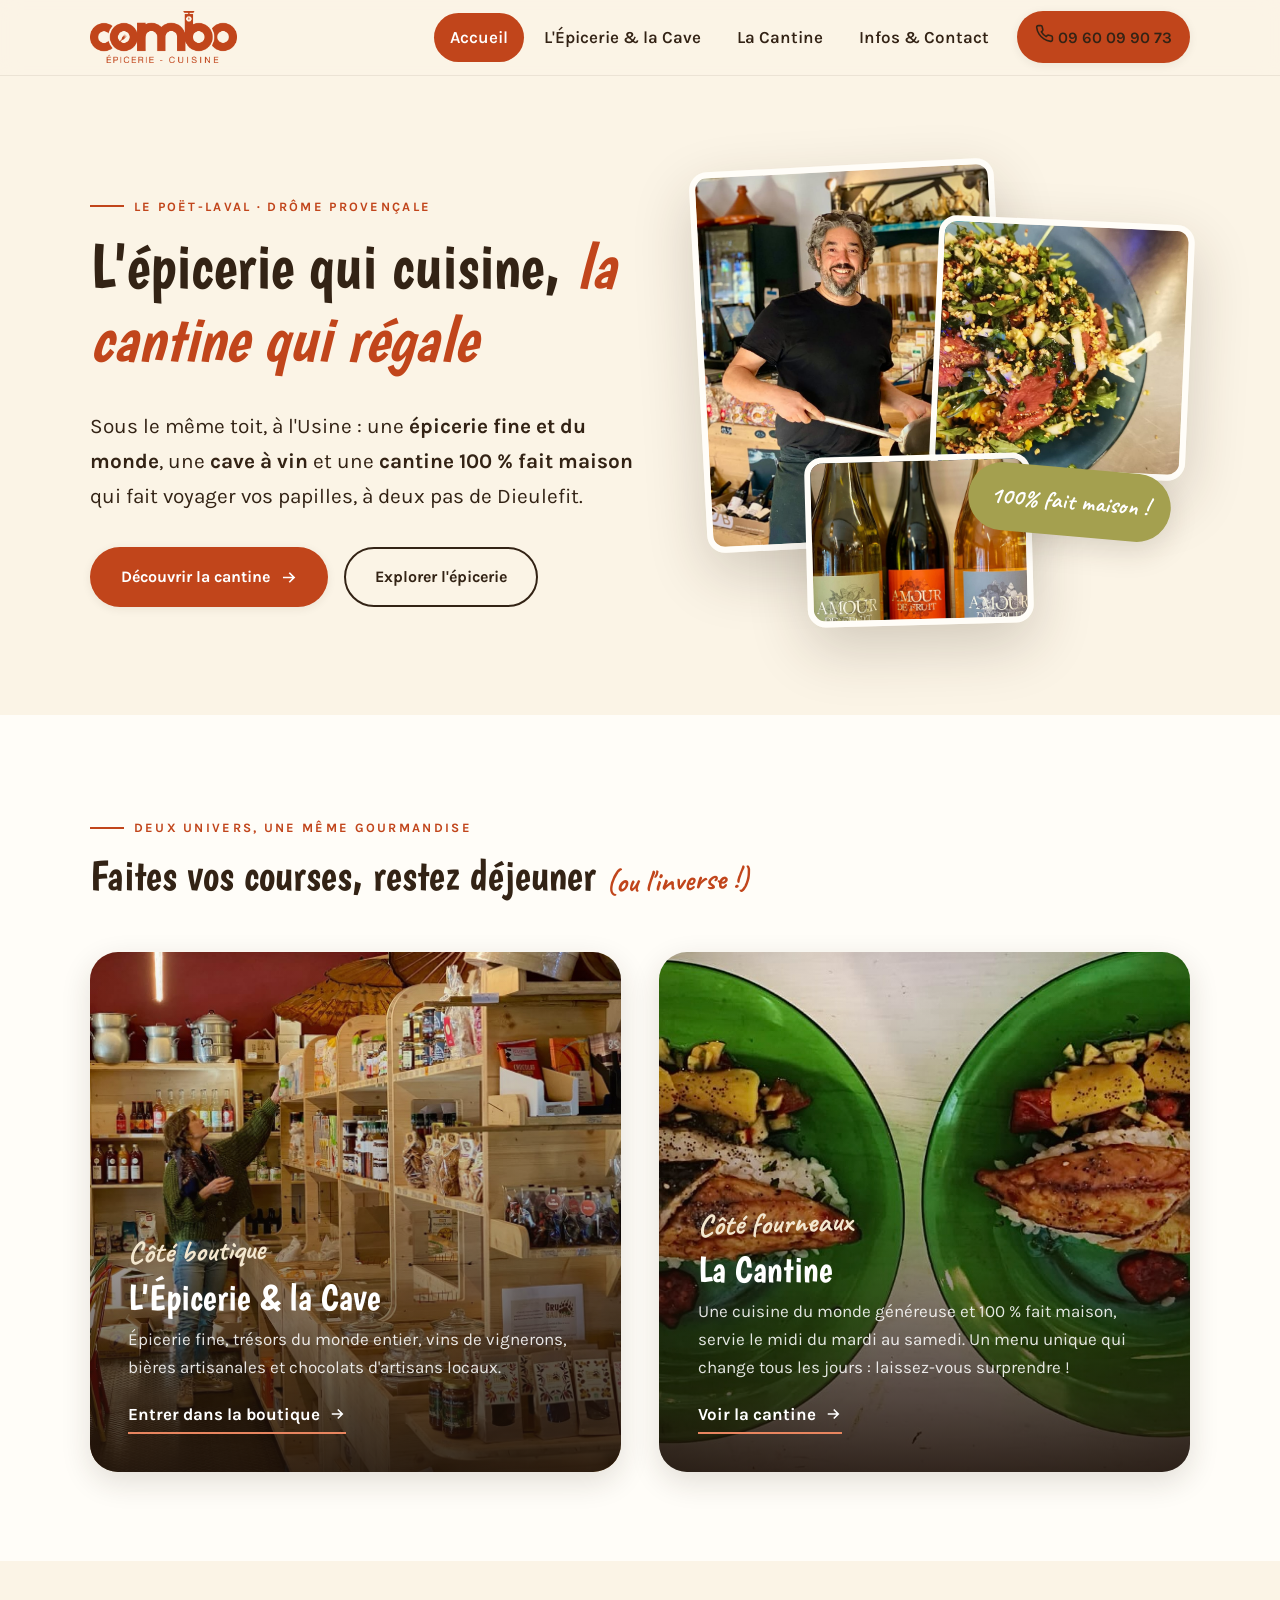
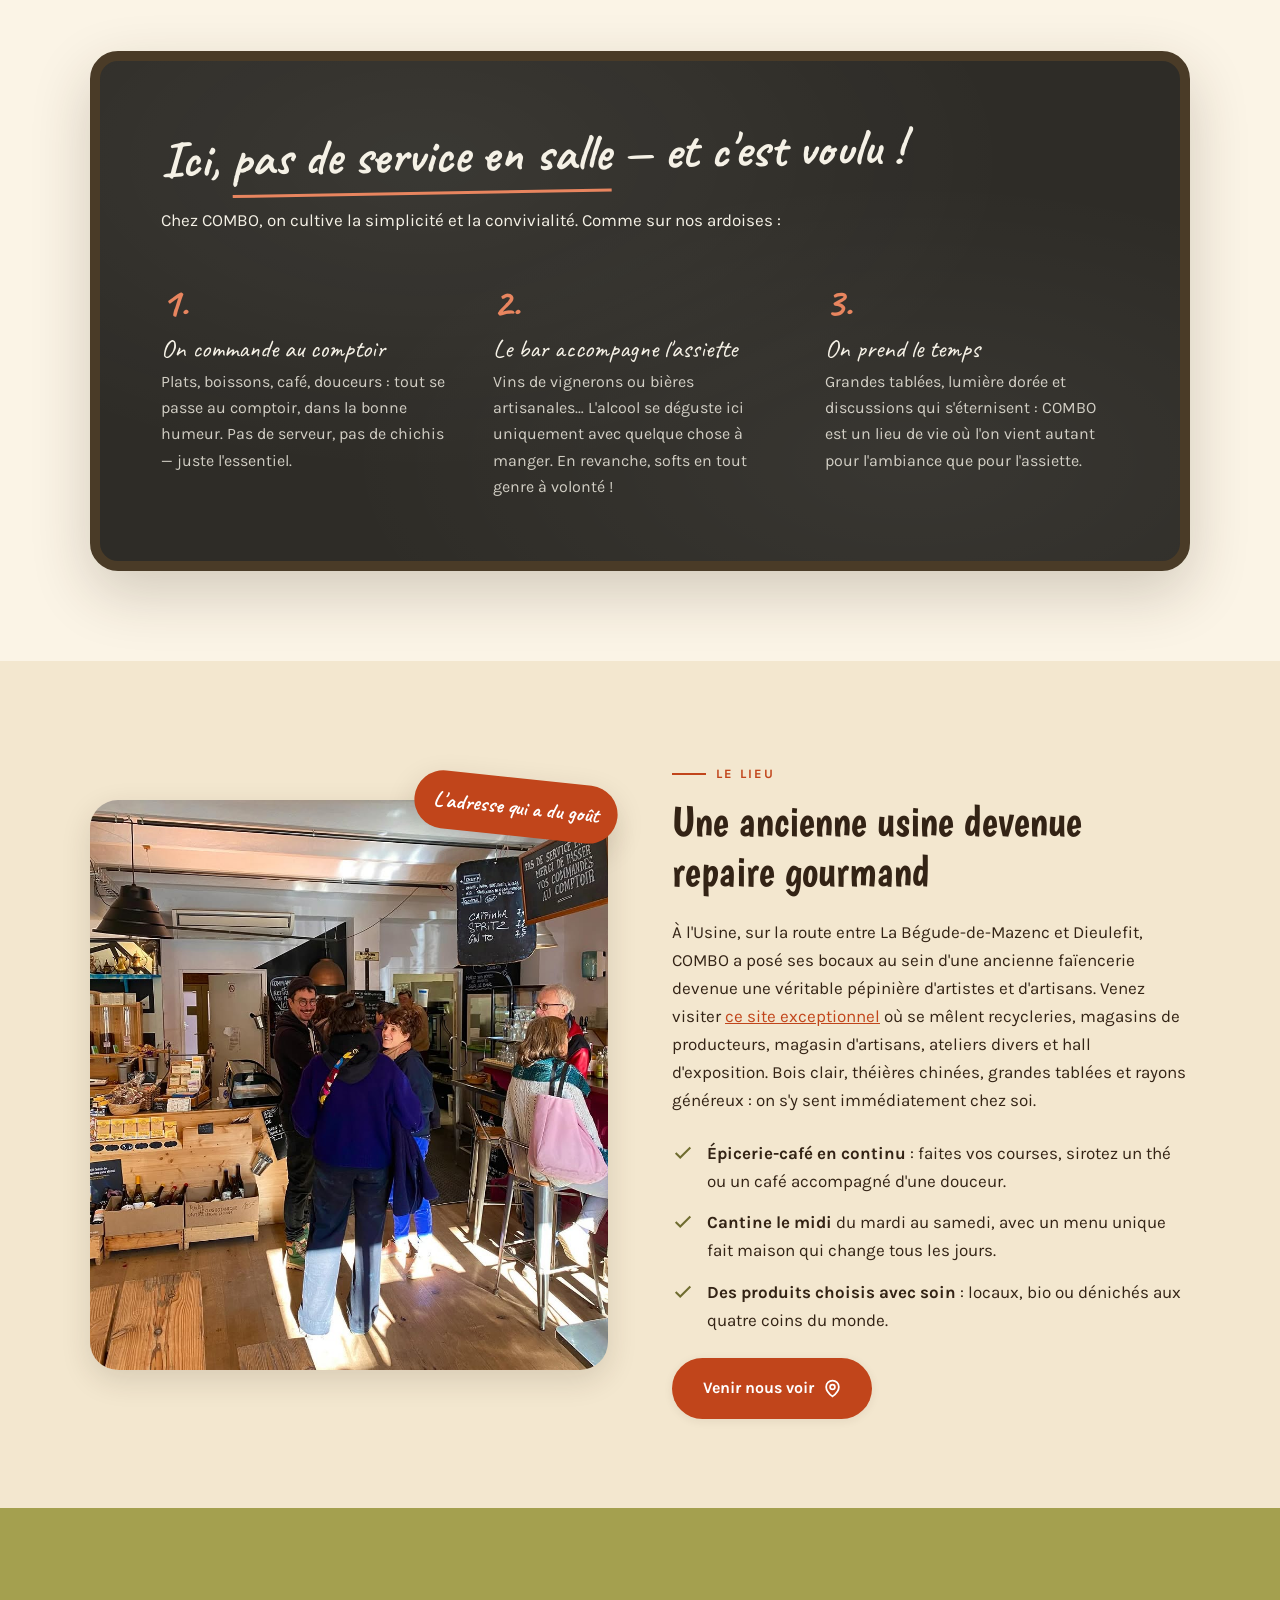
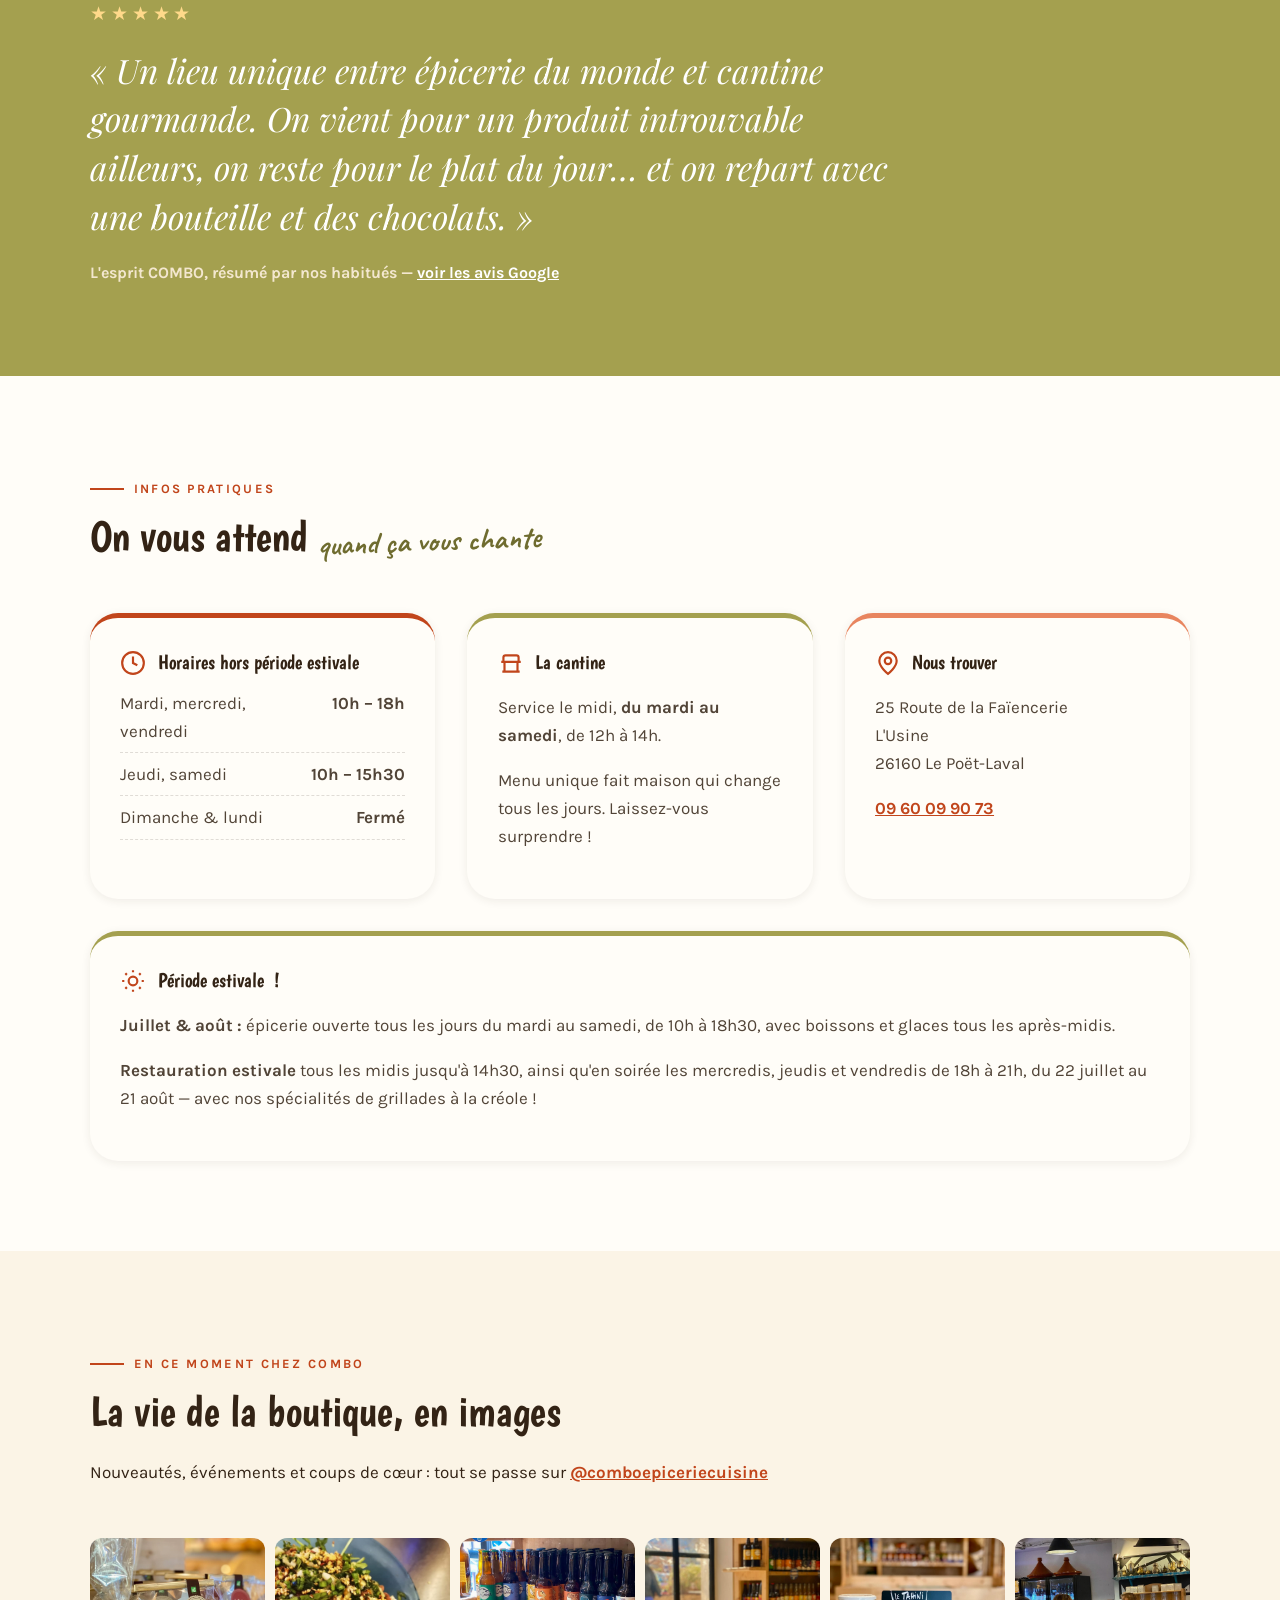
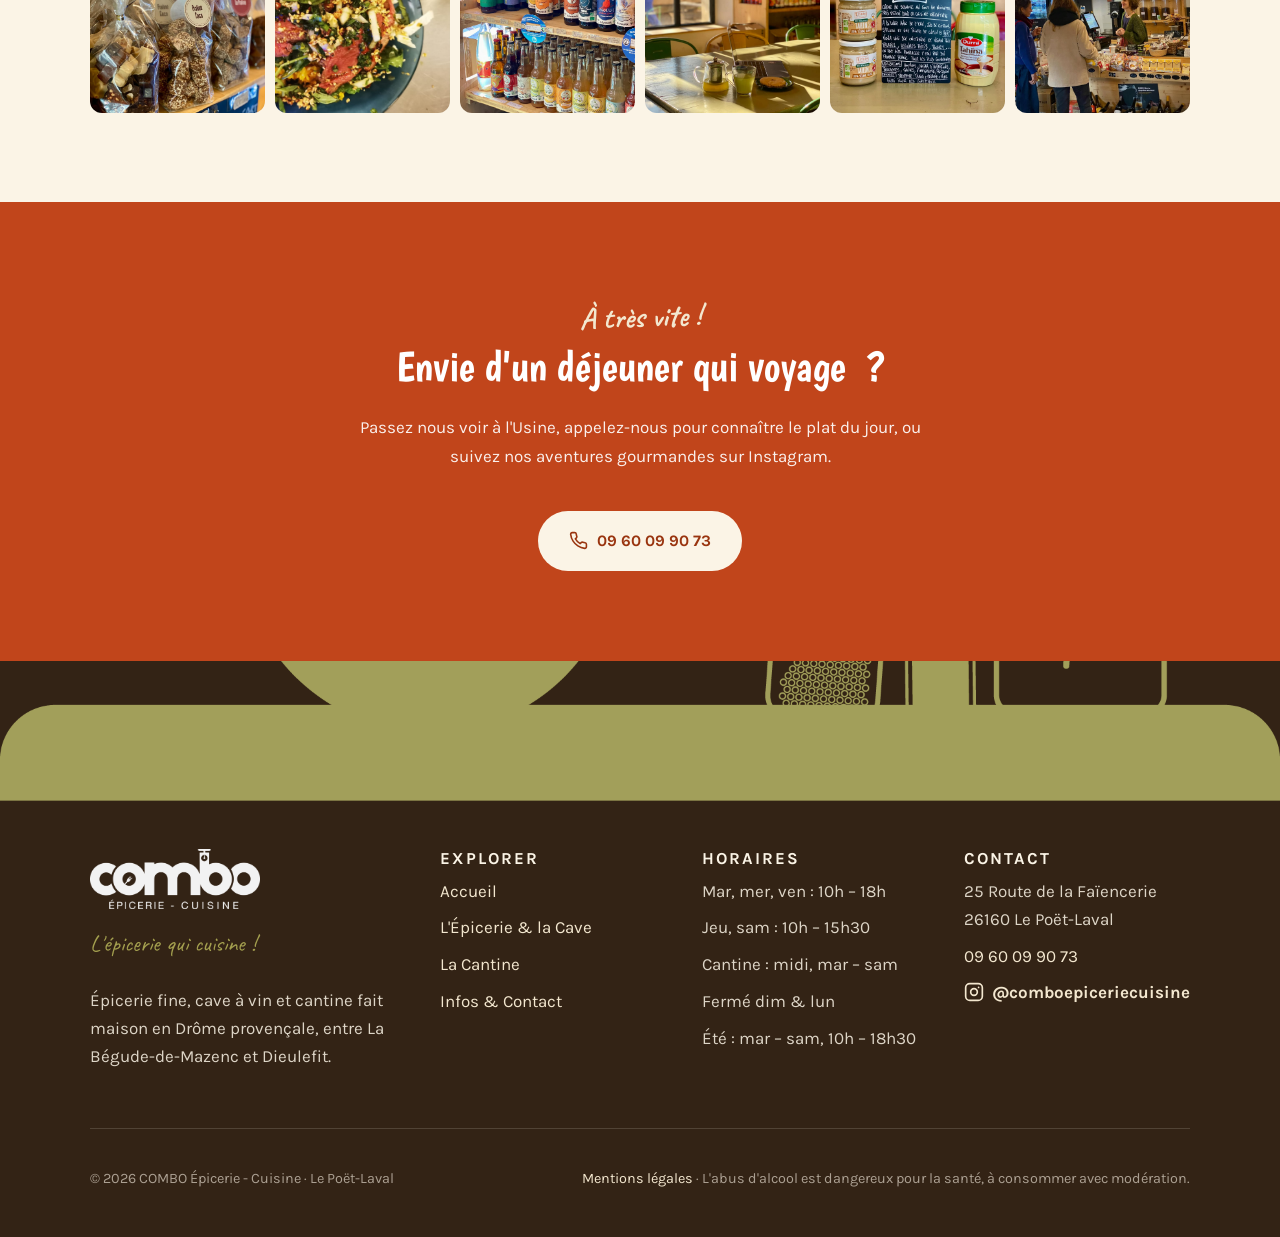
==== commit 8ebee973: "Ajout de l'illustration wok/bocaux dans le footer de toutes les pages Intègre l'illustration olive (" ====
--- a/index.html
+++ b/index.html
@@ -260,6 +260,7 @@
   </main>
 
   <footer class="site-footer">
+    <div class="footer-illustration"><img src="assets/img/illustration-wok-epicerie.png" alt="" loading="lazy" width="1920" height="743"></div>
     <div class="container">
       <div class="footer-grid">
         <div class="footer-logo">
--- a/css/style.css
+++ b/css/style.css
@@ -383,9 +383,12 @@
 .map-wrap iframe { display: block; width: 100%; height: 420px; border: 0; }
 
 /* ---------- Footer ---------- */
-.site-footer { background: var(--ink); color: rgba(251, 244, 230, .85); padding-block: 3.5rem 2rem; }
+.site-footer { background: var(--ink); color: rgba(251, 244, 230, .85); padding-bottom: 2rem; }
 .site-footer a { color: var(--sand); text-decoration: none; }
 .site-footer a:hover { color: #fff; text-decoration: underline; }
+.footer-illustration { width: 100%; overflow: hidden; line-height: 0; }
+.footer-illustration img { width: 100%; height: clamp(70px, 11vw, 140px); object-fit: cover; object-position: center bottom; display: block; }
+.site-footer .container { padding-top: 3rem; }
 .footer-grid { display: grid; grid-template-columns: 1.4fr 1fr 1fr 1fr; gap: 2.5rem; margin-bottom: 2.5rem; }
 .footer-grid h3 { color: var(--cream); font-size: 1.05rem; font-family: var(--font-body); font-weight: 700; text-transform: uppercase; letter-spacing: .12em; }
 .footer-grid ul { list-style: none; margin: 0; padding: 0; display: grid; gap: .55rem; }
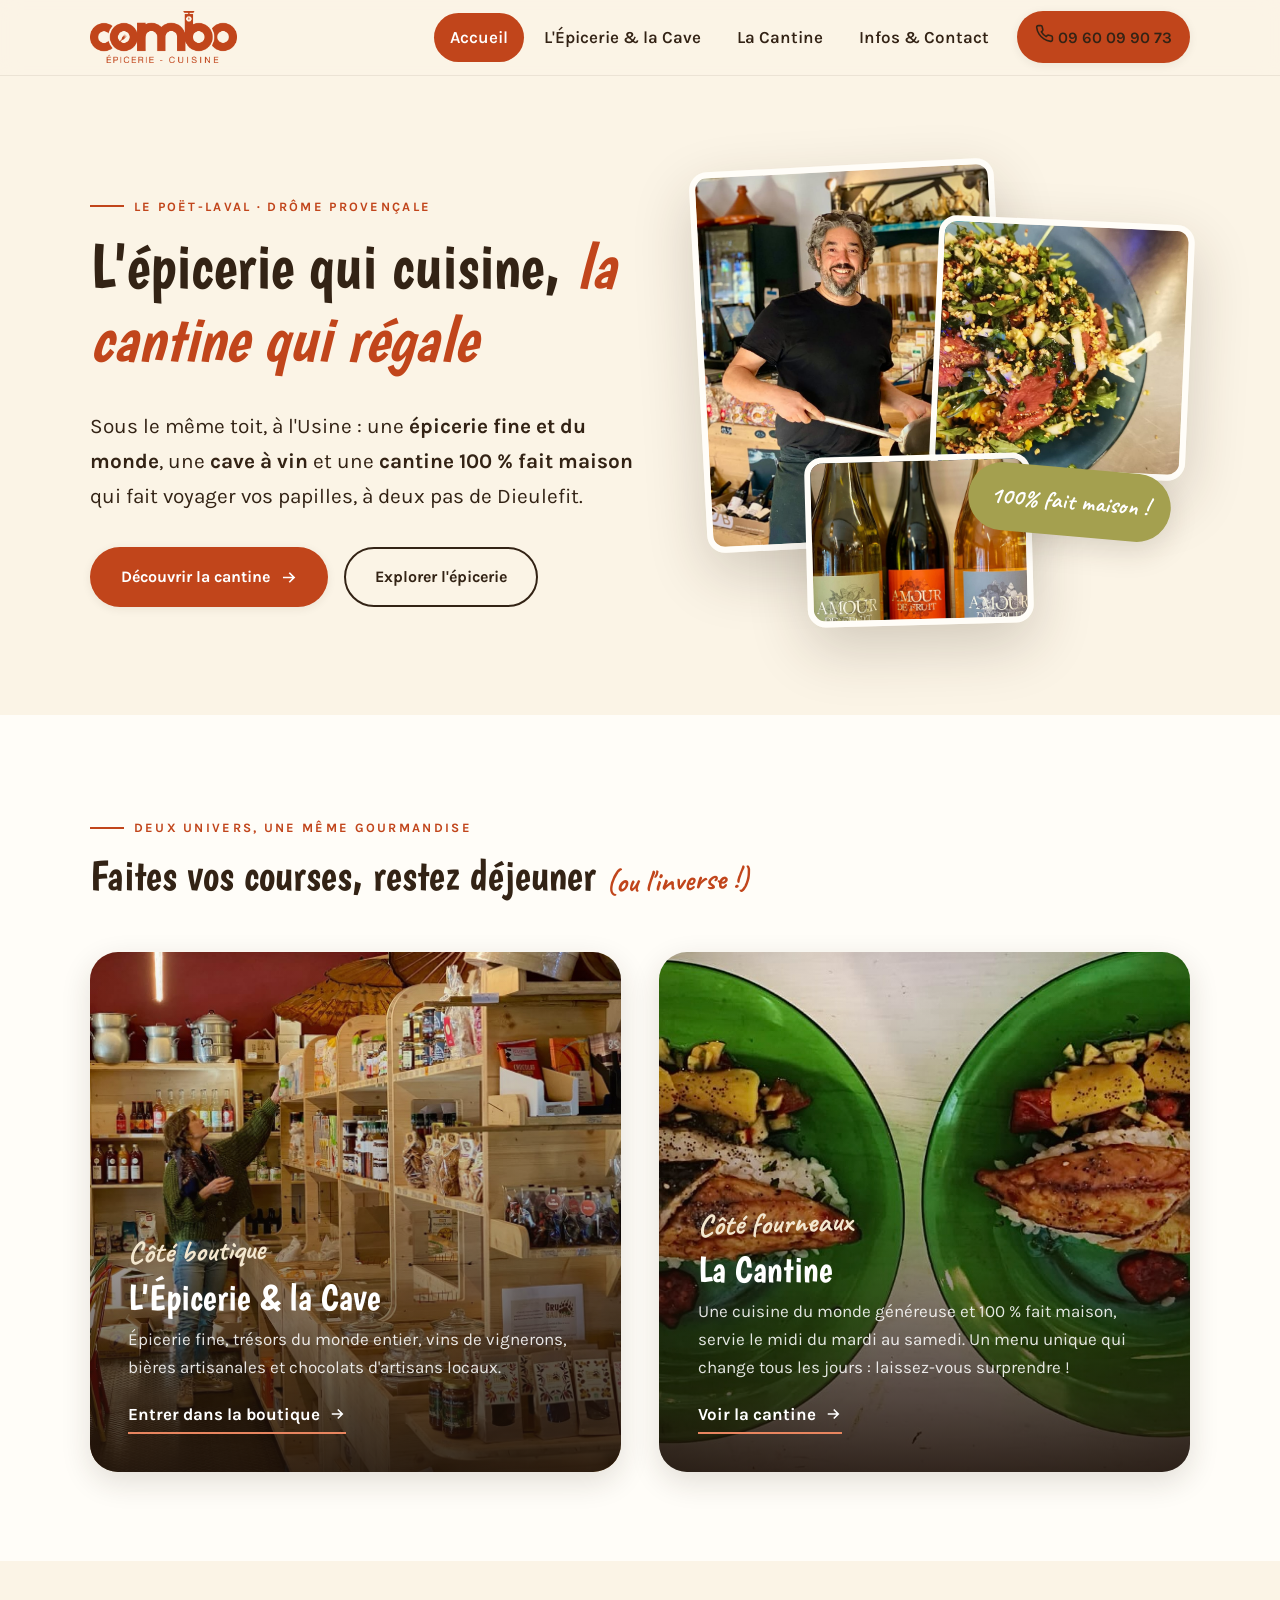
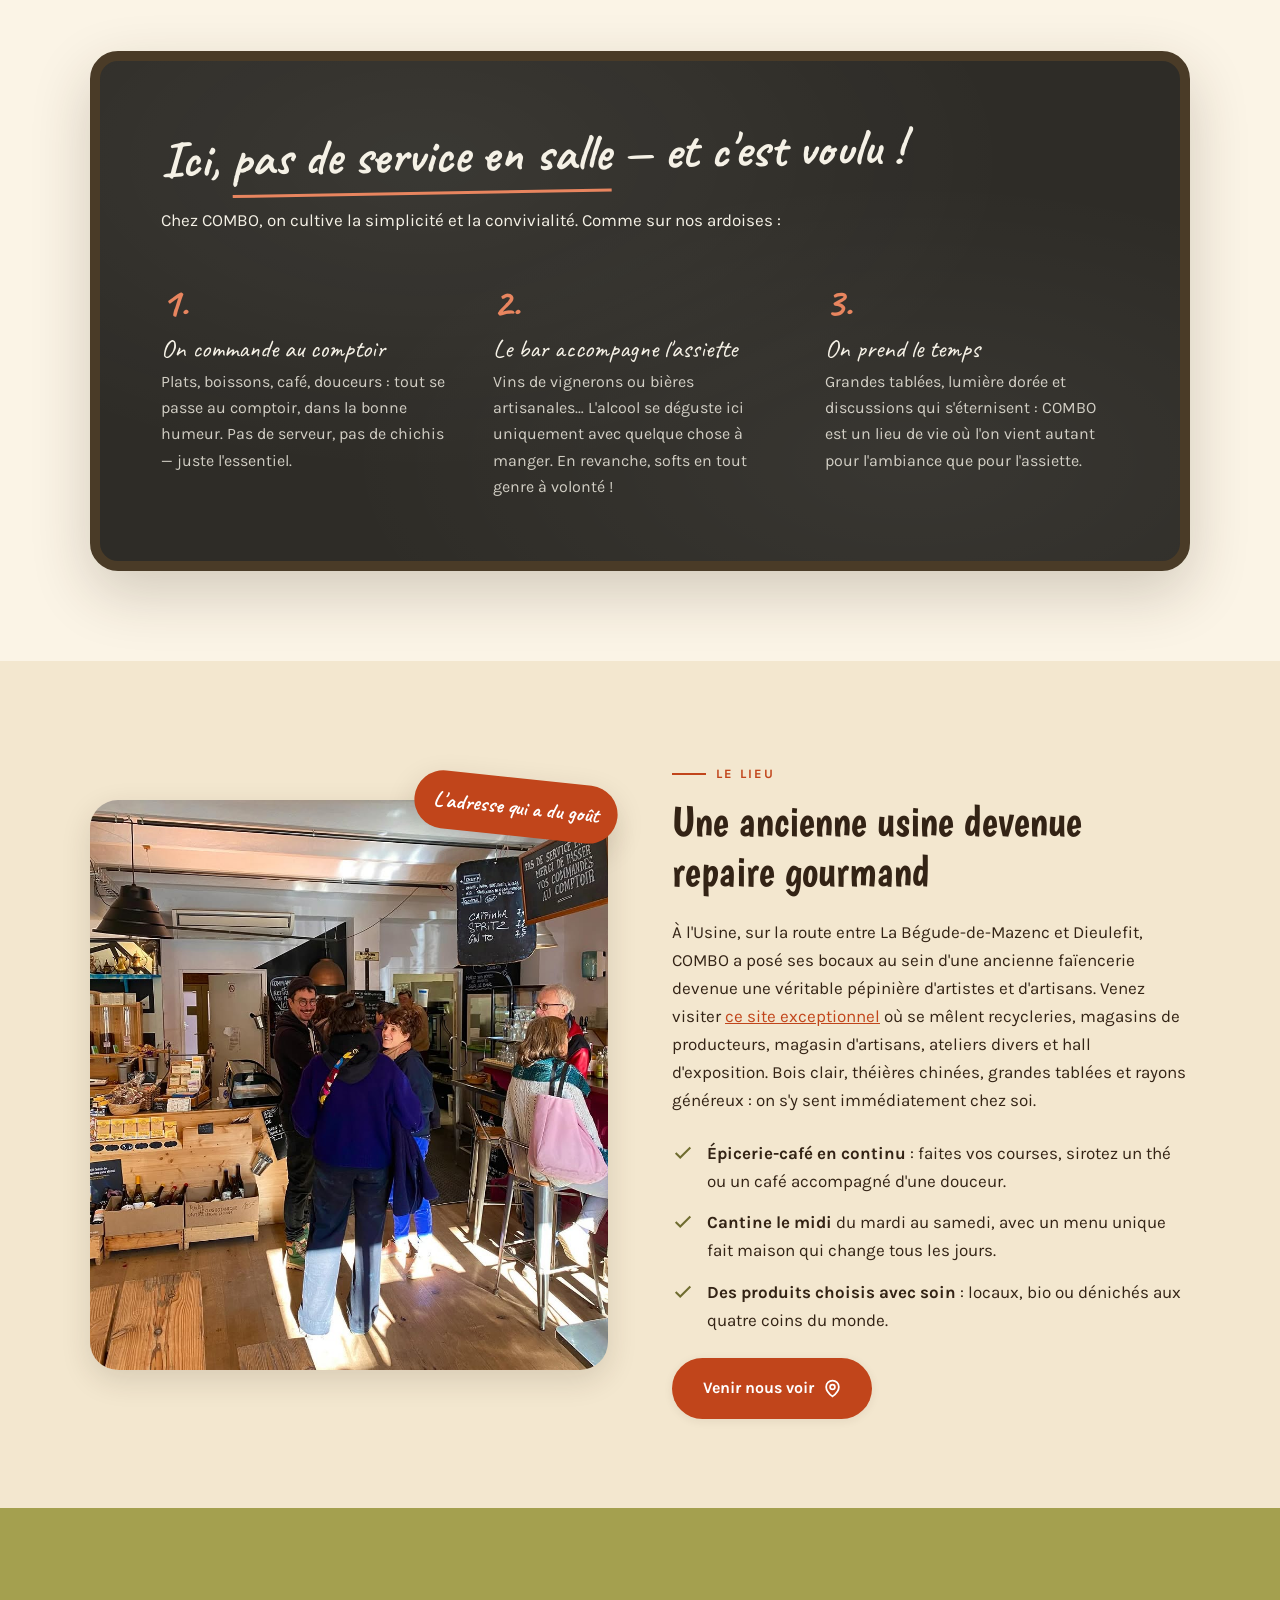
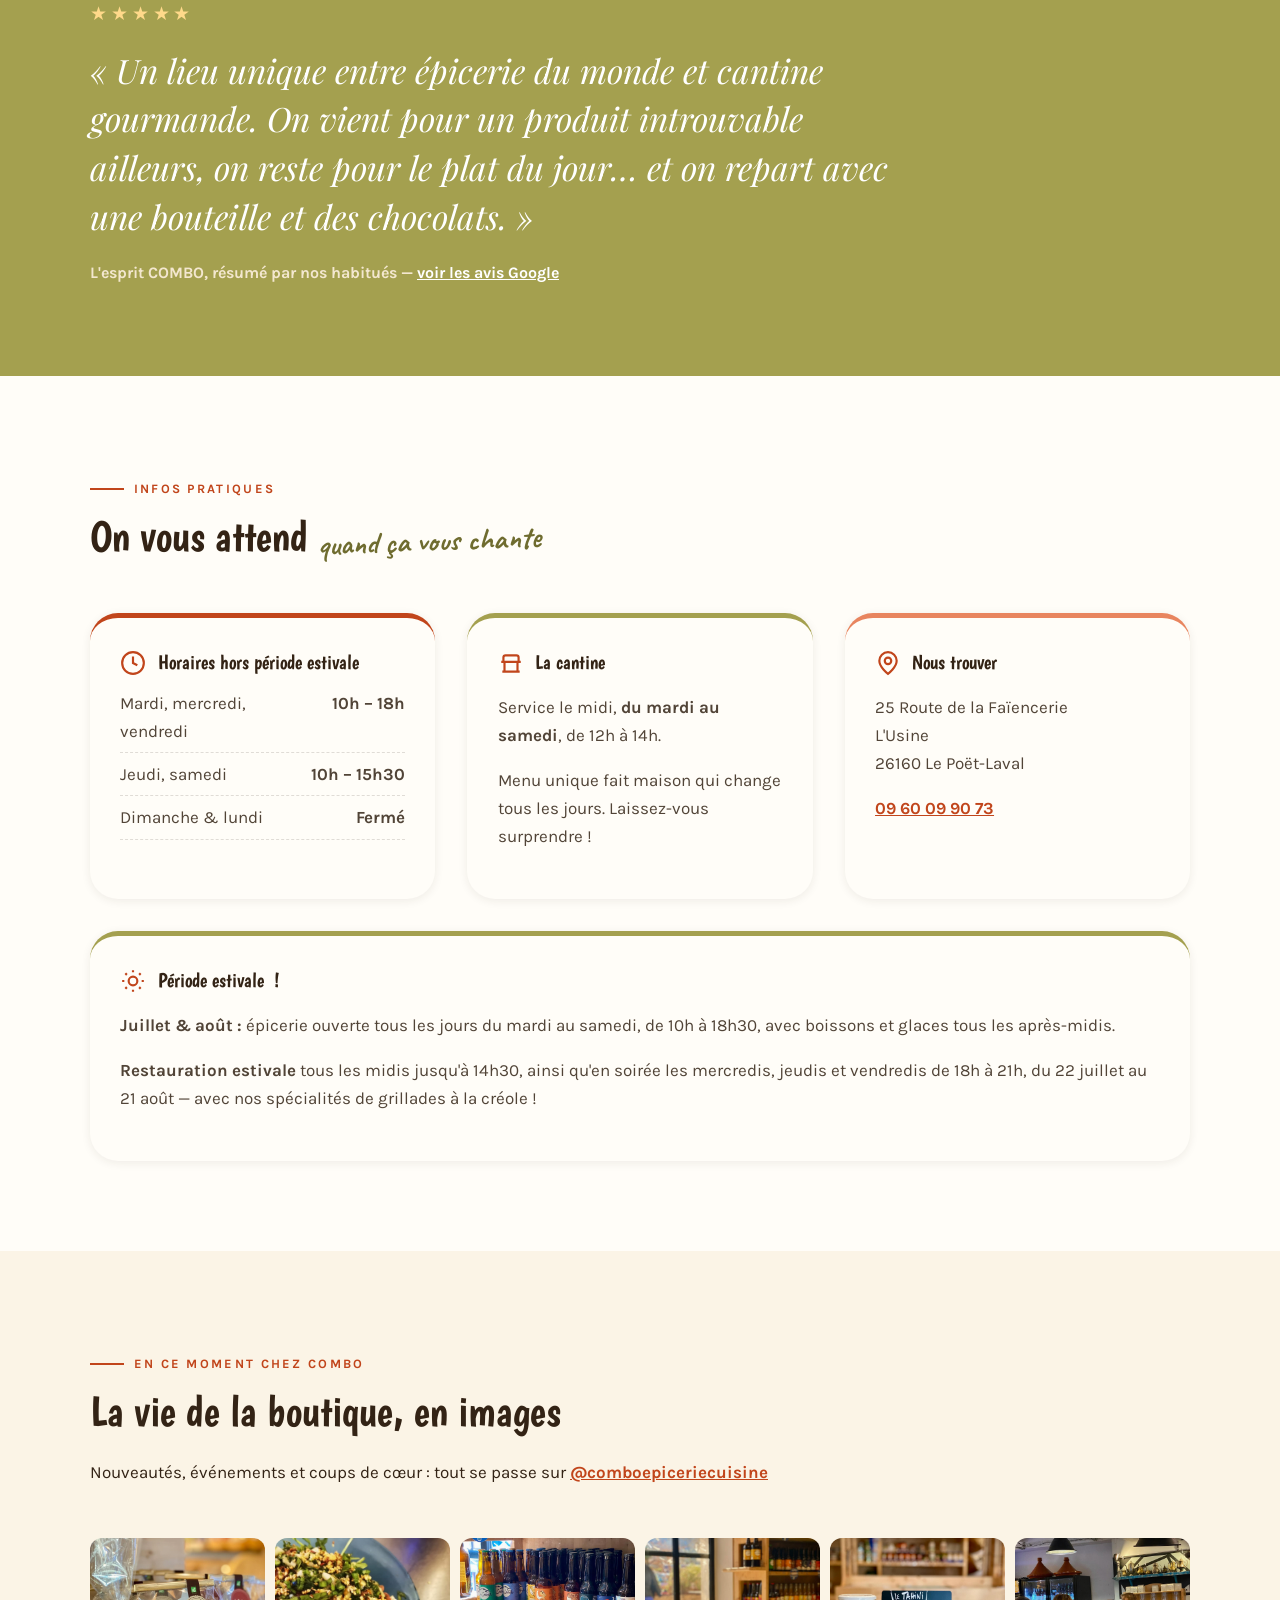
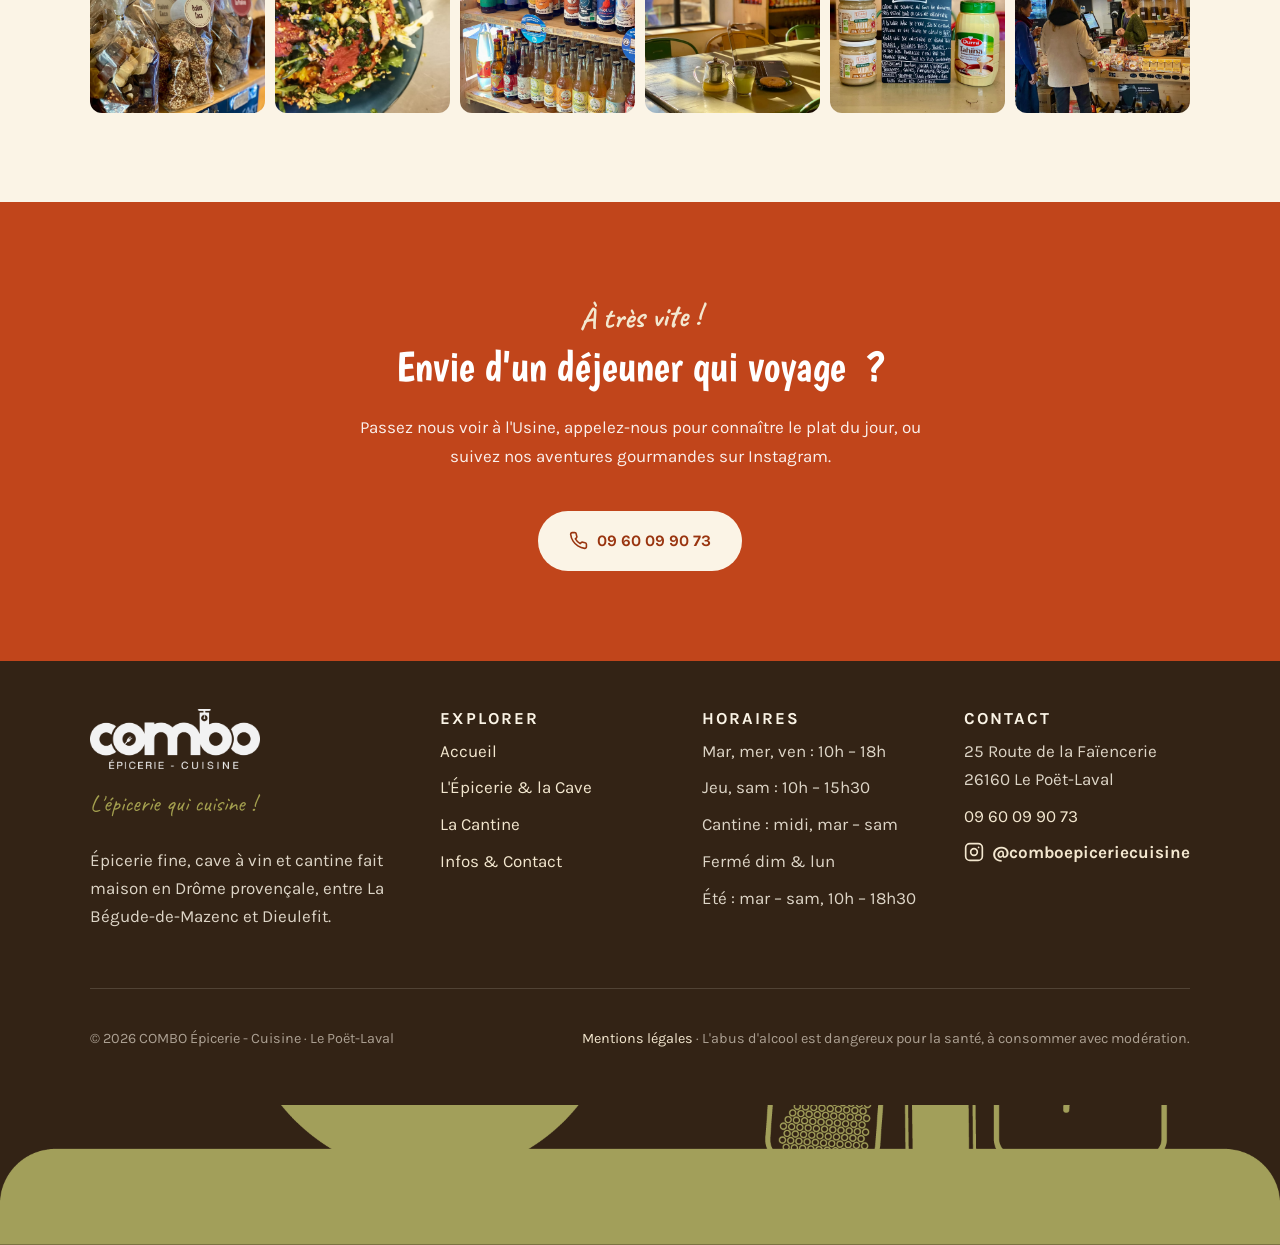
==== commit e3e91df3: "Déplacement de l'illustration wok/bocaux en pied de footer Repositionne l'illustration en bas du foo" ====
--- a/index.html
+++ b/index.html
@@ -260,7 +260,6 @@
   </main>
 
   <footer class="site-footer">
-    <div class="footer-illustration"><img src="assets/img/illustration-wok-epicerie.png" alt="" loading="lazy" width="1920" height="743"></div>
     <div class="container">
       <div class="footer-grid">
         <div class="footer-logo">
@@ -303,6 +302,7 @@
         <p><a href="mentions-legales.html">Mentions légales</a> · L'abus d'alcool est dangereux pour la santé, à consommer avec modération.</p>
       </div>
     </div>
+    <div class="footer-illustration"><img src="assets/img/illustration-wok-epicerie.png" alt="" loading="lazy" width="1920" height="743"></div>
   </footer>
 
   <script src="js/main.js" defer></script>
--- a/css/style.css
+++ b/css/style.css
@@ -383,12 +383,12 @@
 .map-wrap iframe { display: block; width: 100%; height: 420px; border: 0; }
 
 /* ---------- Footer ---------- */
-.site-footer { background: var(--ink); color: rgba(251, 244, 230, .85); padding-bottom: 2rem; }
+.site-footer { background: var(--ink); color: rgba(251, 244, 230, .85); }
 .site-footer a { color: var(--sand); text-decoration: none; }
 .site-footer a:hover { color: #fff; text-decoration: underline; }
 .footer-illustration { width: 100%; overflow: hidden; line-height: 0; }
 .footer-illustration img { width: 100%; height: clamp(70px, 11vw, 140px); object-fit: cover; object-position: center bottom; display: block; }
-.site-footer .container { padding-top: 3rem; }
+.site-footer .container { padding-top: 3rem; padding-bottom: 2.5rem; }
 .footer-grid { display: grid; grid-template-columns: 1.4fr 1fr 1fr 1fr; gap: 2.5rem; margin-bottom: 2.5rem; }
 .footer-grid h3 { color: var(--cream); font-size: 1.05rem; font-family: var(--font-body); font-weight: 700; text-transform: uppercase; letter-spacing: .12em; }
 .footer-grid ul { list-style: none; margin: 0; padding: 0; display: grid; gap: .55rem; }
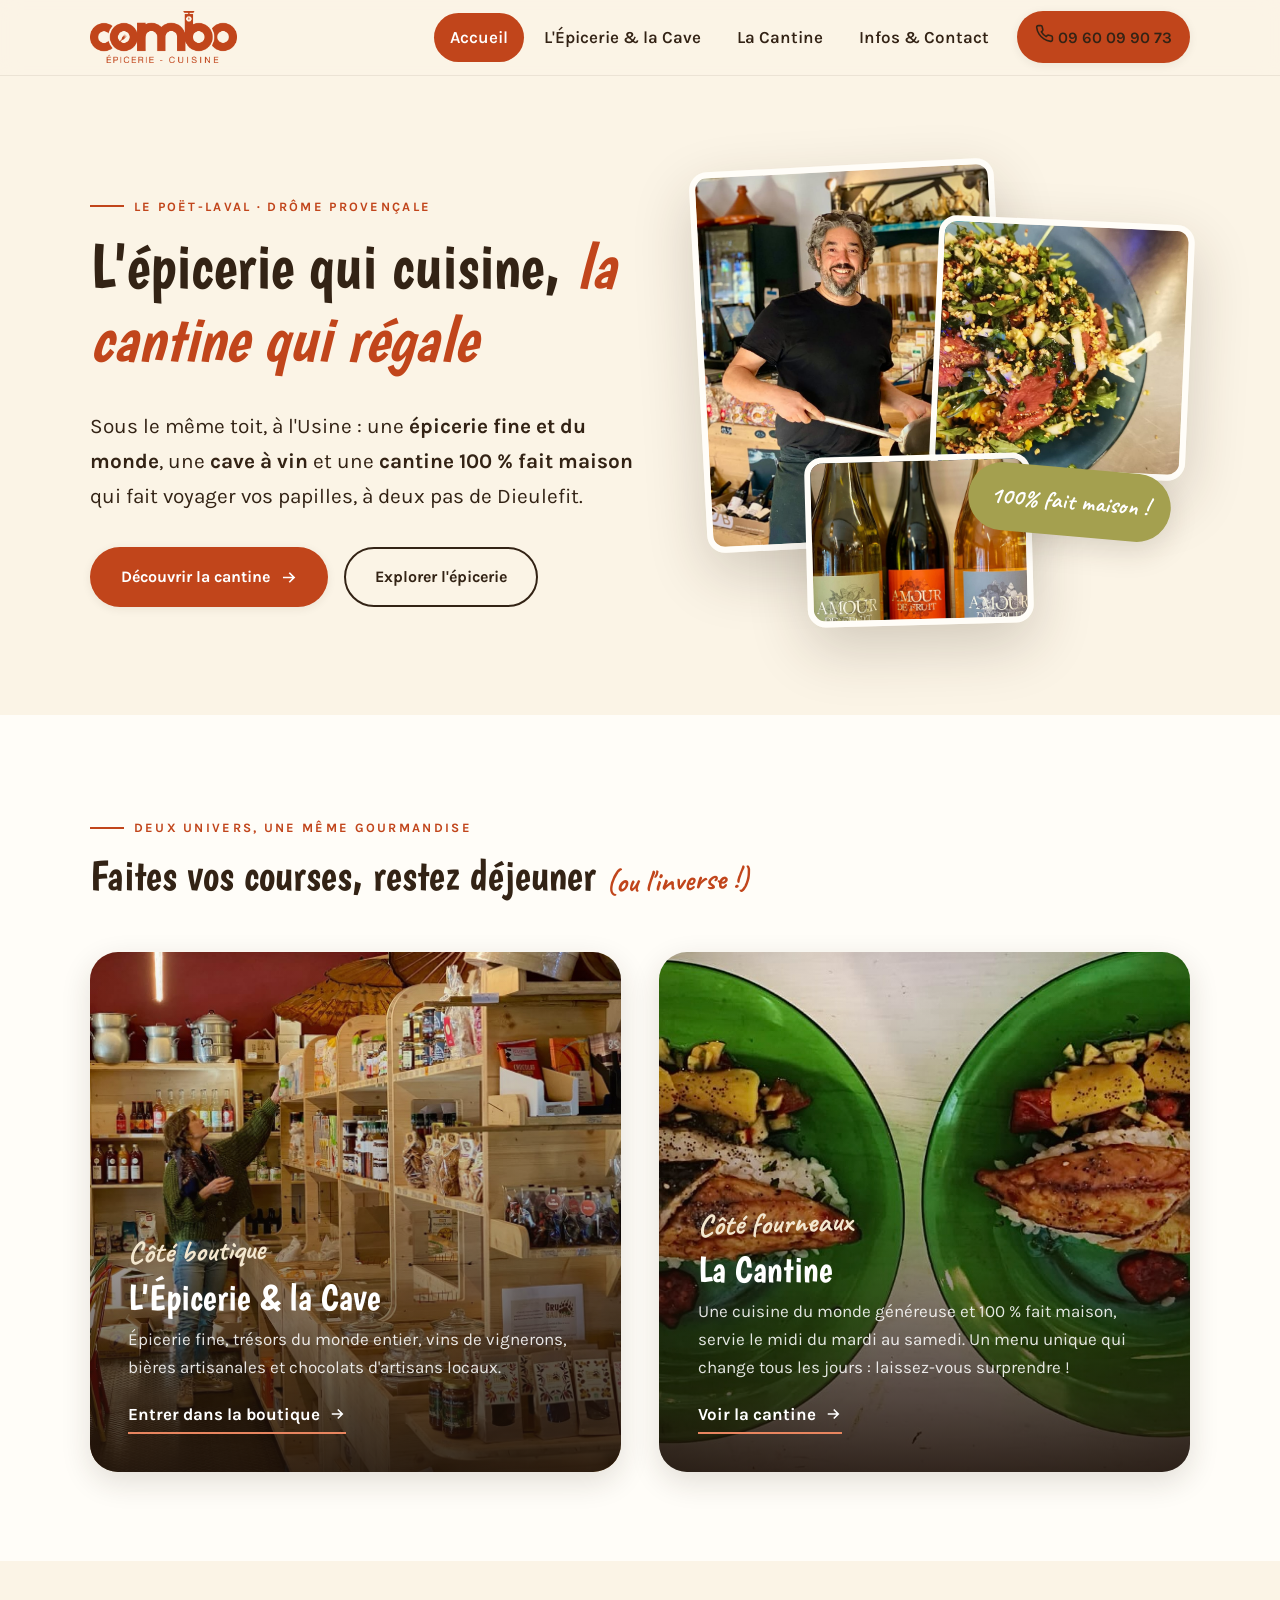
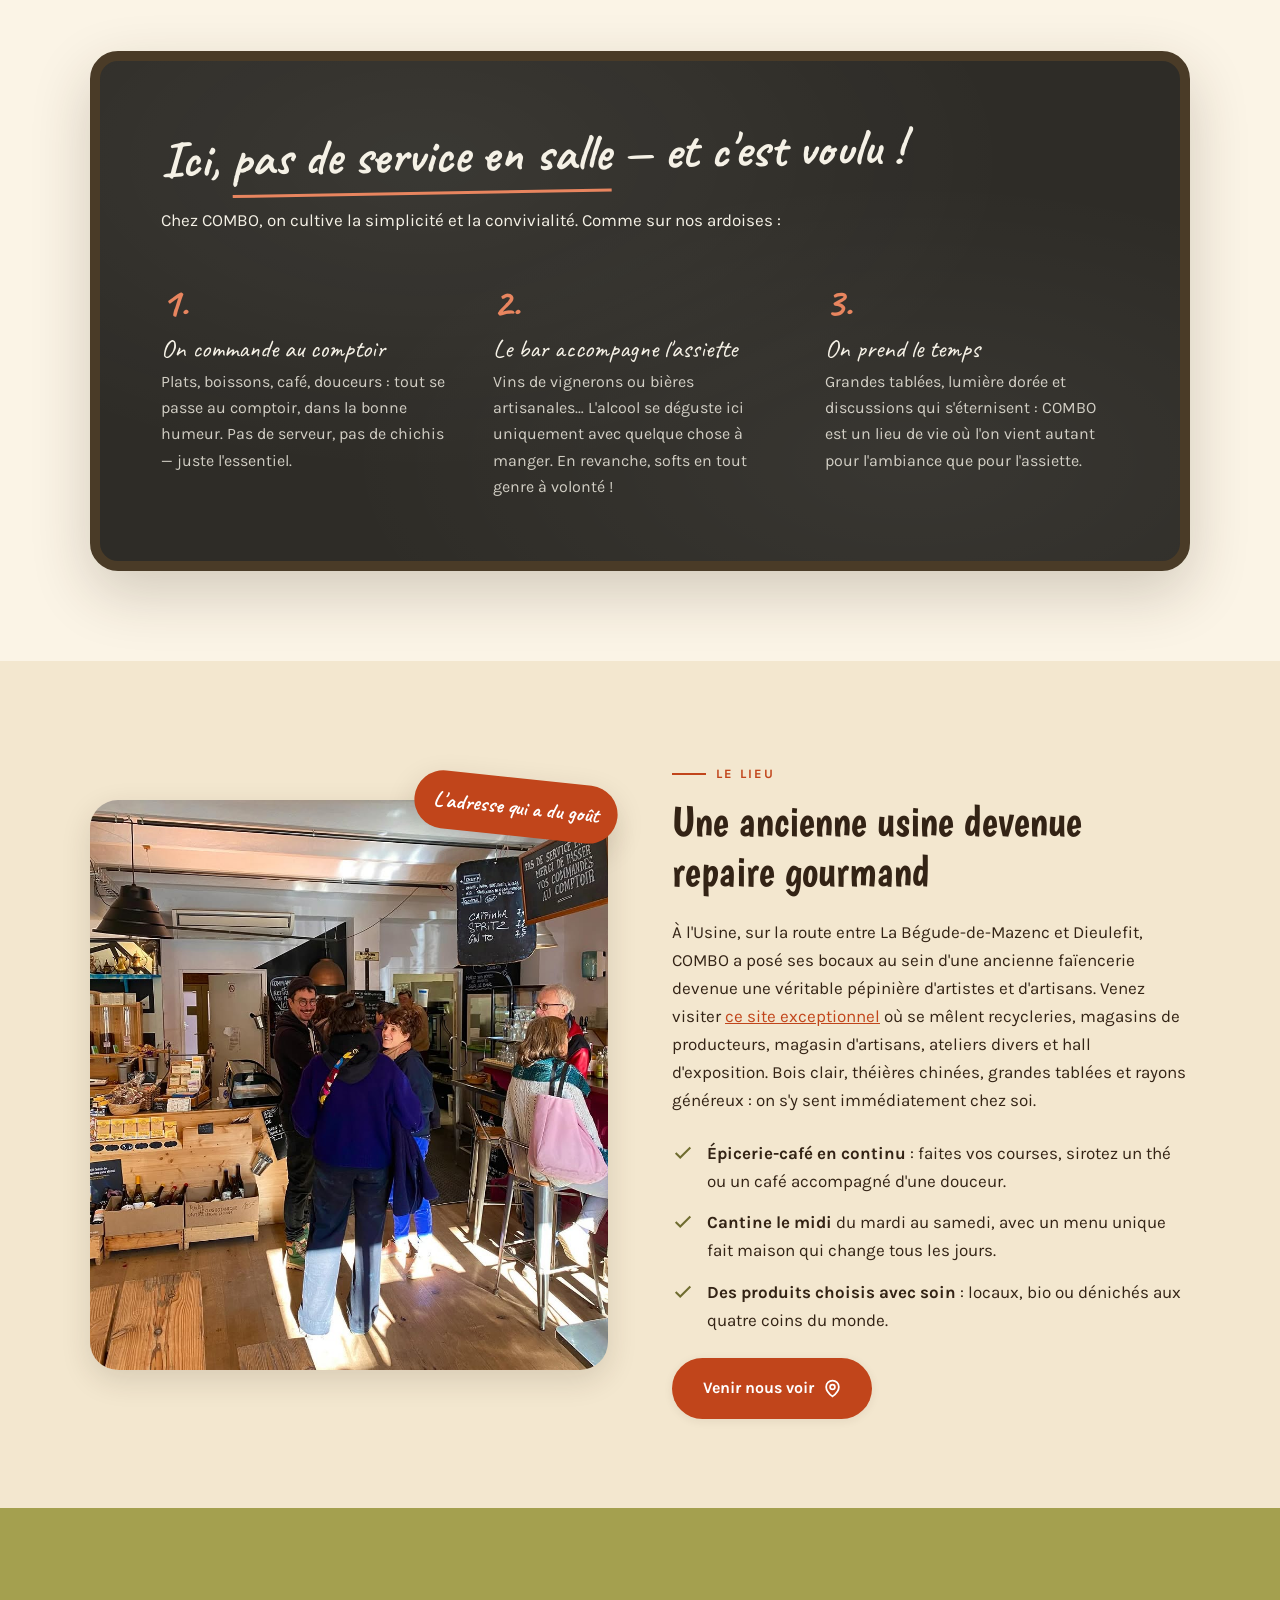
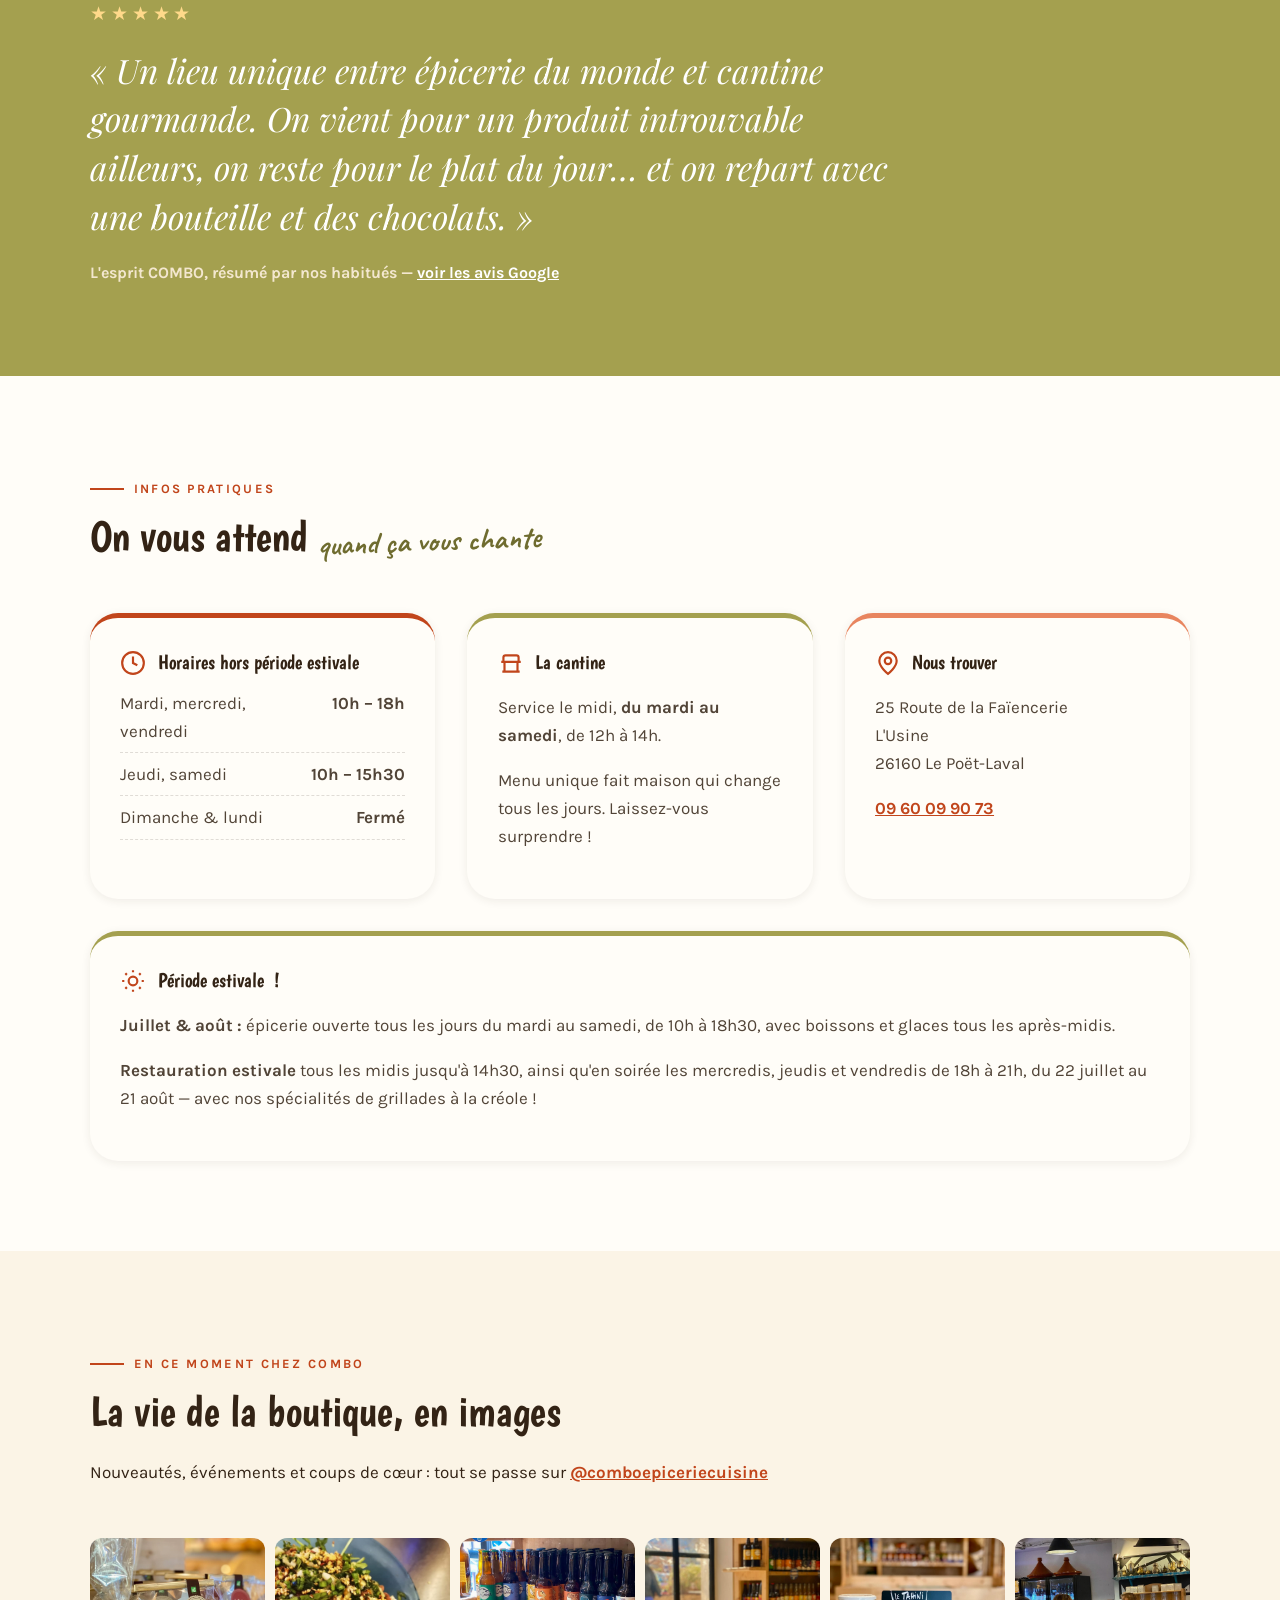
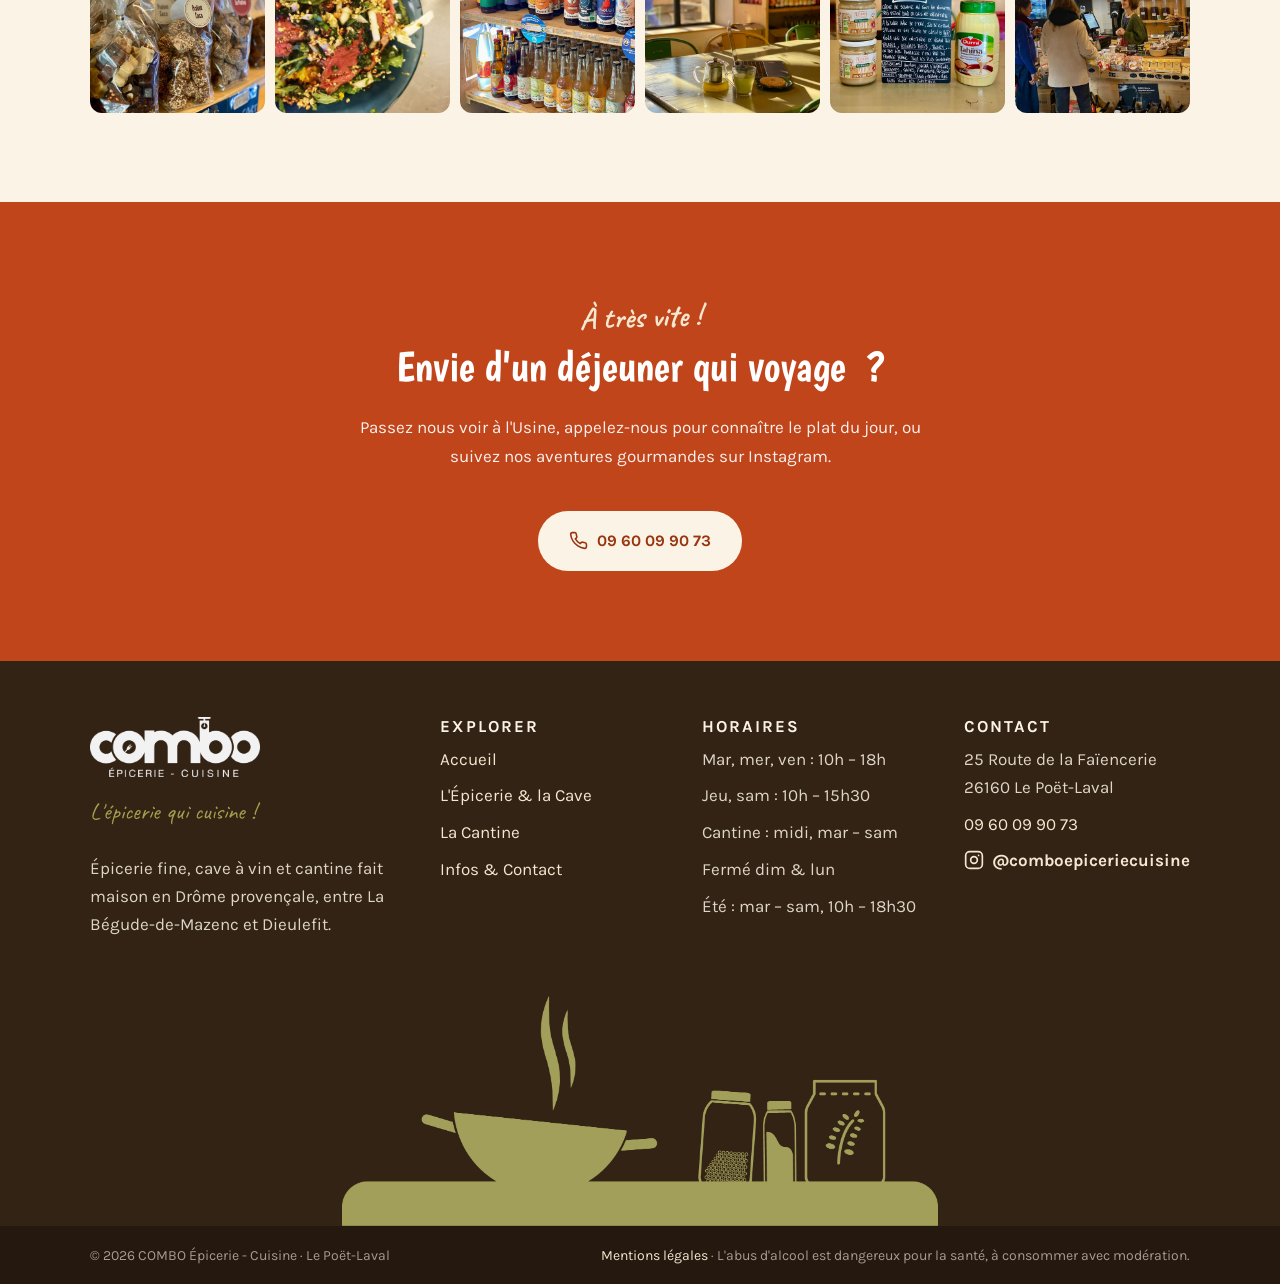
==== commit 80f32c1f: "Footer : barre copyright distincte sous l'illustration au lieu de superposee Fin de la superposition" ====
--- a/index.html
+++ b/index.html
@@ -297,12 +297,14 @@
           </ul>
         </div>
       </div>
-      <div class="footer-bottom">
+    </div>
+    <div class="footer-illustration"><img src="assets/img/illustration-wok-epicerie.png" alt="" loading="lazy" width="1920" height="743"></div>
+    <div class="footer-bottom">
+      <div class="container">
         <p>© 2026 COMBO Épicerie - Cuisine · Le Poët-Laval</p>
         <p><a href="mentions-legales.html">Mentions légales</a> · L'abus d'alcool est dangereux pour la santé, à consommer avec modération.</p>
       </div>
     </div>
-    <div class="footer-illustration"><img src="assets/img/illustration-wok-epicerie.png" alt="" loading="lazy" width="1920" height="743"></div>
   </footer>
 
   <script src="js/main.js" defer></script>
--- a/css/style.css
+++ b/css/style.css
@@ -386,19 +386,22 @@
 .site-footer { background: var(--ink); color: rgba(251, 244, 230, .85); }
 .site-footer a { color: var(--sand); text-decoration: none; }
 .site-footer a:hover { color: #fff; text-decoration: underline; }
-.footer-illustration { width: 100%; overflow: hidden; line-height: 0; }
-.footer-illustration img { width: 100%; height: clamp(70px, 11vw, 140px); object-fit: cover; object-position: center bottom; display: block; }
-.site-footer .container { padding-top: 3rem; padding-bottom: 2.5rem; }
-.footer-grid { display: grid; grid-template-columns: 1.4fr 1fr 1fr 1fr; gap: 2.5rem; margin-bottom: 2.5rem; }
+.site-footer > .container { padding-top: 3.5rem; }
+.footer-illustration { margin-top: 2.5rem; line-height: 0; pointer-events: none; }
+.footer-illustration img { display: block; width: auto; height: auto; max-width: 100%; max-height: clamp(120px, 18vw, 260px); margin: 0 auto; }
+.footer-grid { display: grid; grid-template-columns: 1.4fr 1fr 1fr 1fr; gap: 2.5rem; }
 .footer-grid h3 { color: var(--cream); font-size: 1.05rem; font-family: var(--font-body); font-weight: 700; text-transform: uppercase; letter-spacing: .12em; }
 .footer-grid ul { list-style: none; margin: 0; padding: 0; display: grid; gap: .55rem; }
 .footer-logo img { height: 60px; width: auto; filter: brightness(0) invert(.95); }
 .footer-baseline { font-family: var(--font-hand); font-size: 1.45rem; color: var(--olive); margin-top: 1rem; }
 .footer-bottom {
-  border-top: 1px solid rgba(251, 244, 230, .15); padding-top: 1.5rem;
-  display: flex; flex-wrap: wrap; justify-content: space-between; gap: 1rem;
-  font-size: .9rem; color: rgba(251, 244, 230, .6);
-}
+  background: rgba(0, 0, 0, .3);
+  padding: 1.1rem 0;
+  font-size: .875rem; color: rgba(251, 244, 230, .6);
+}
+.footer-bottom .container { display: flex; flex-wrap: wrap; justify-content: space-between; align-items: baseline; gap: .35rem 2rem; }
+.footer-bottom p { margin: 0; }
+@media (max-width: 560px) { .footer-bottom .container { justify-content: center; text-align: center; } }
 .insta-link { display: inline-flex; align-items: center; gap: .5rem; font-weight: 700; }
 .insta-link svg { width: 20px; height: 20px; }
 @media (max-width: 880px) { .footer-grid { grid-template-columns: 1fr 1fr; } }
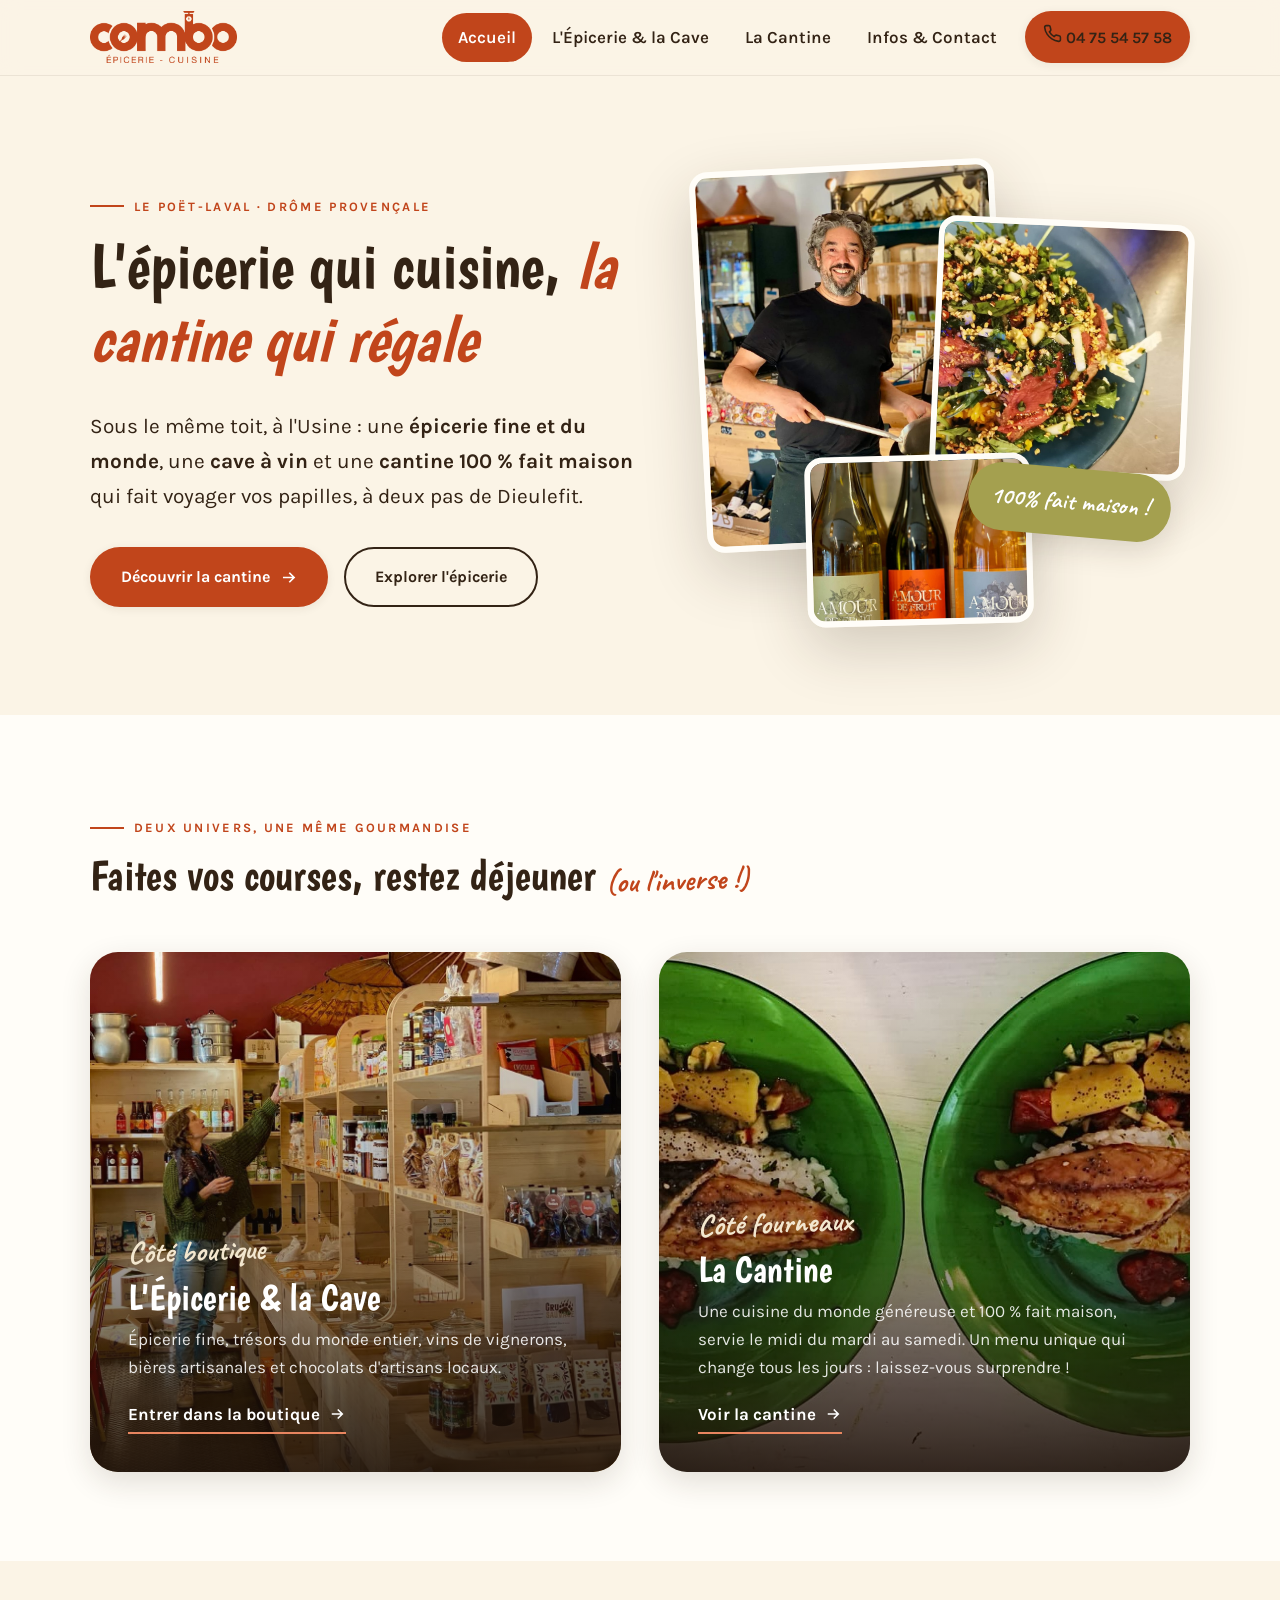
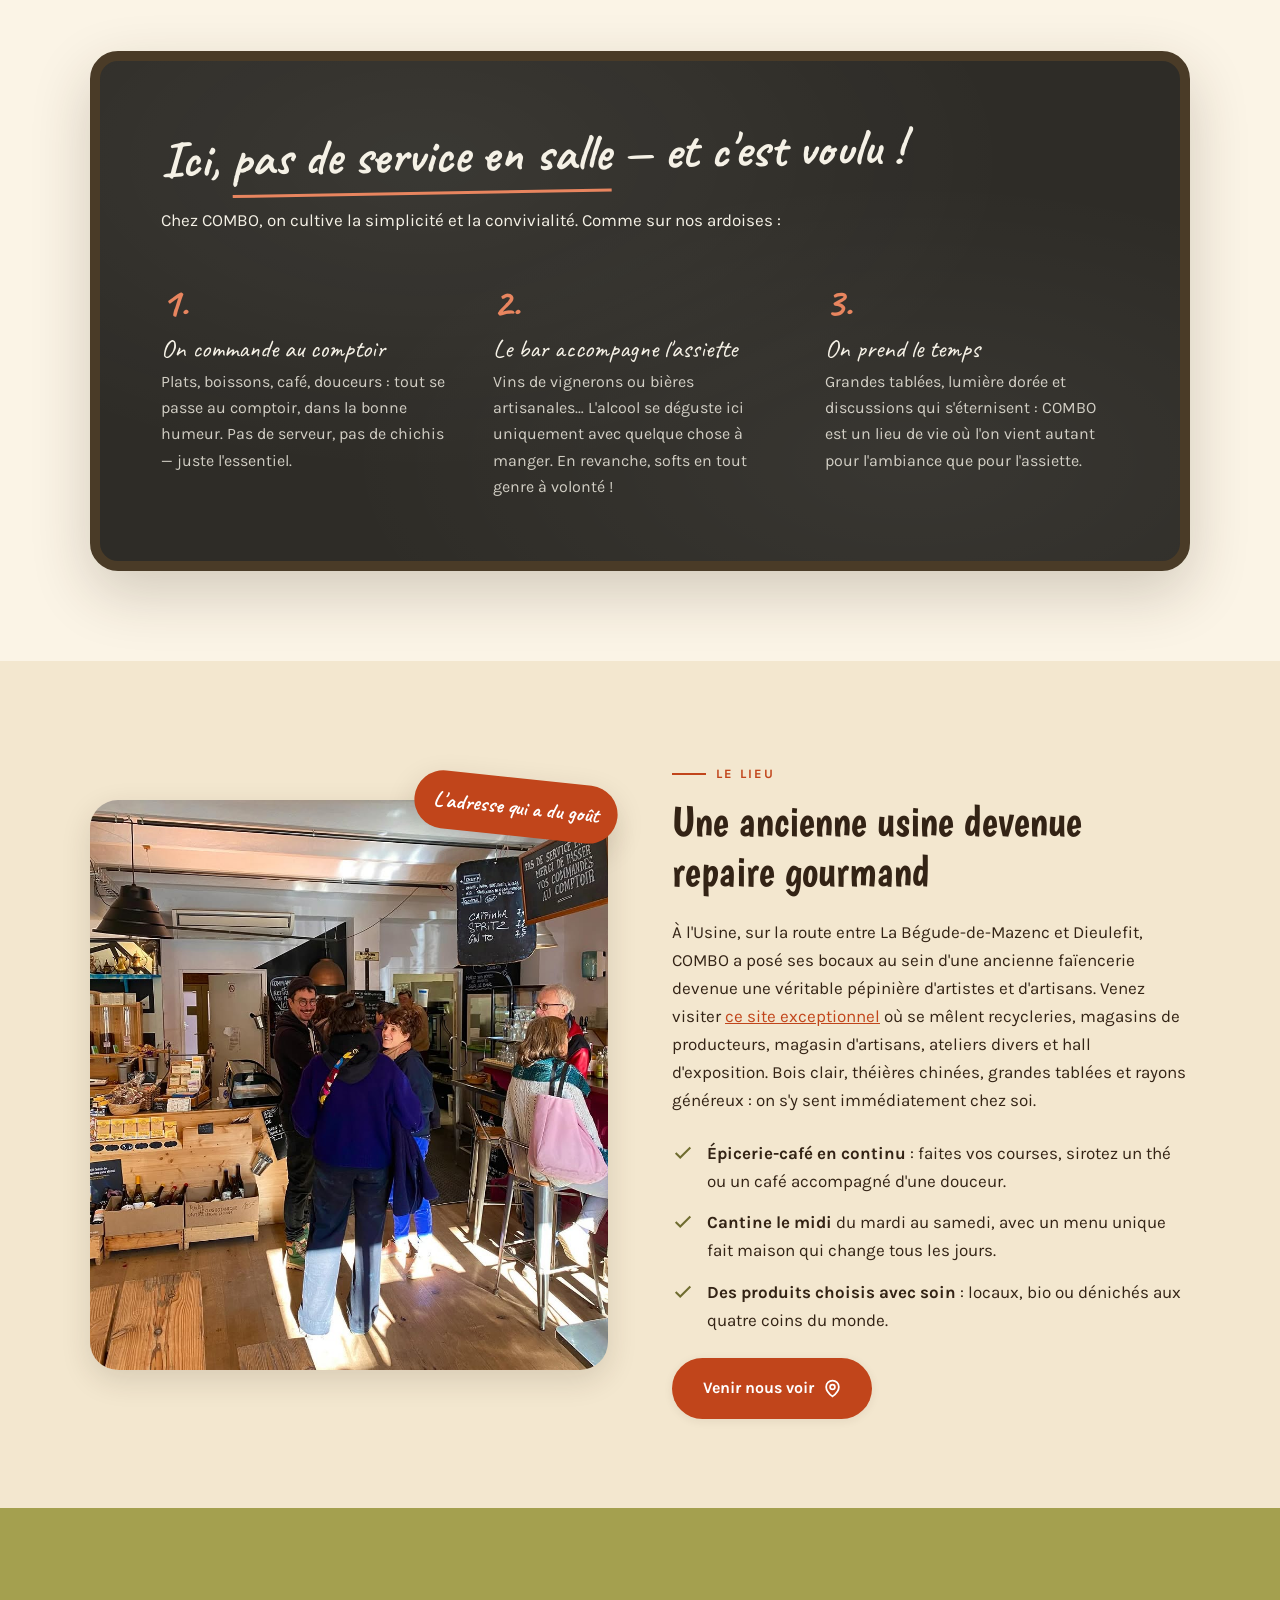
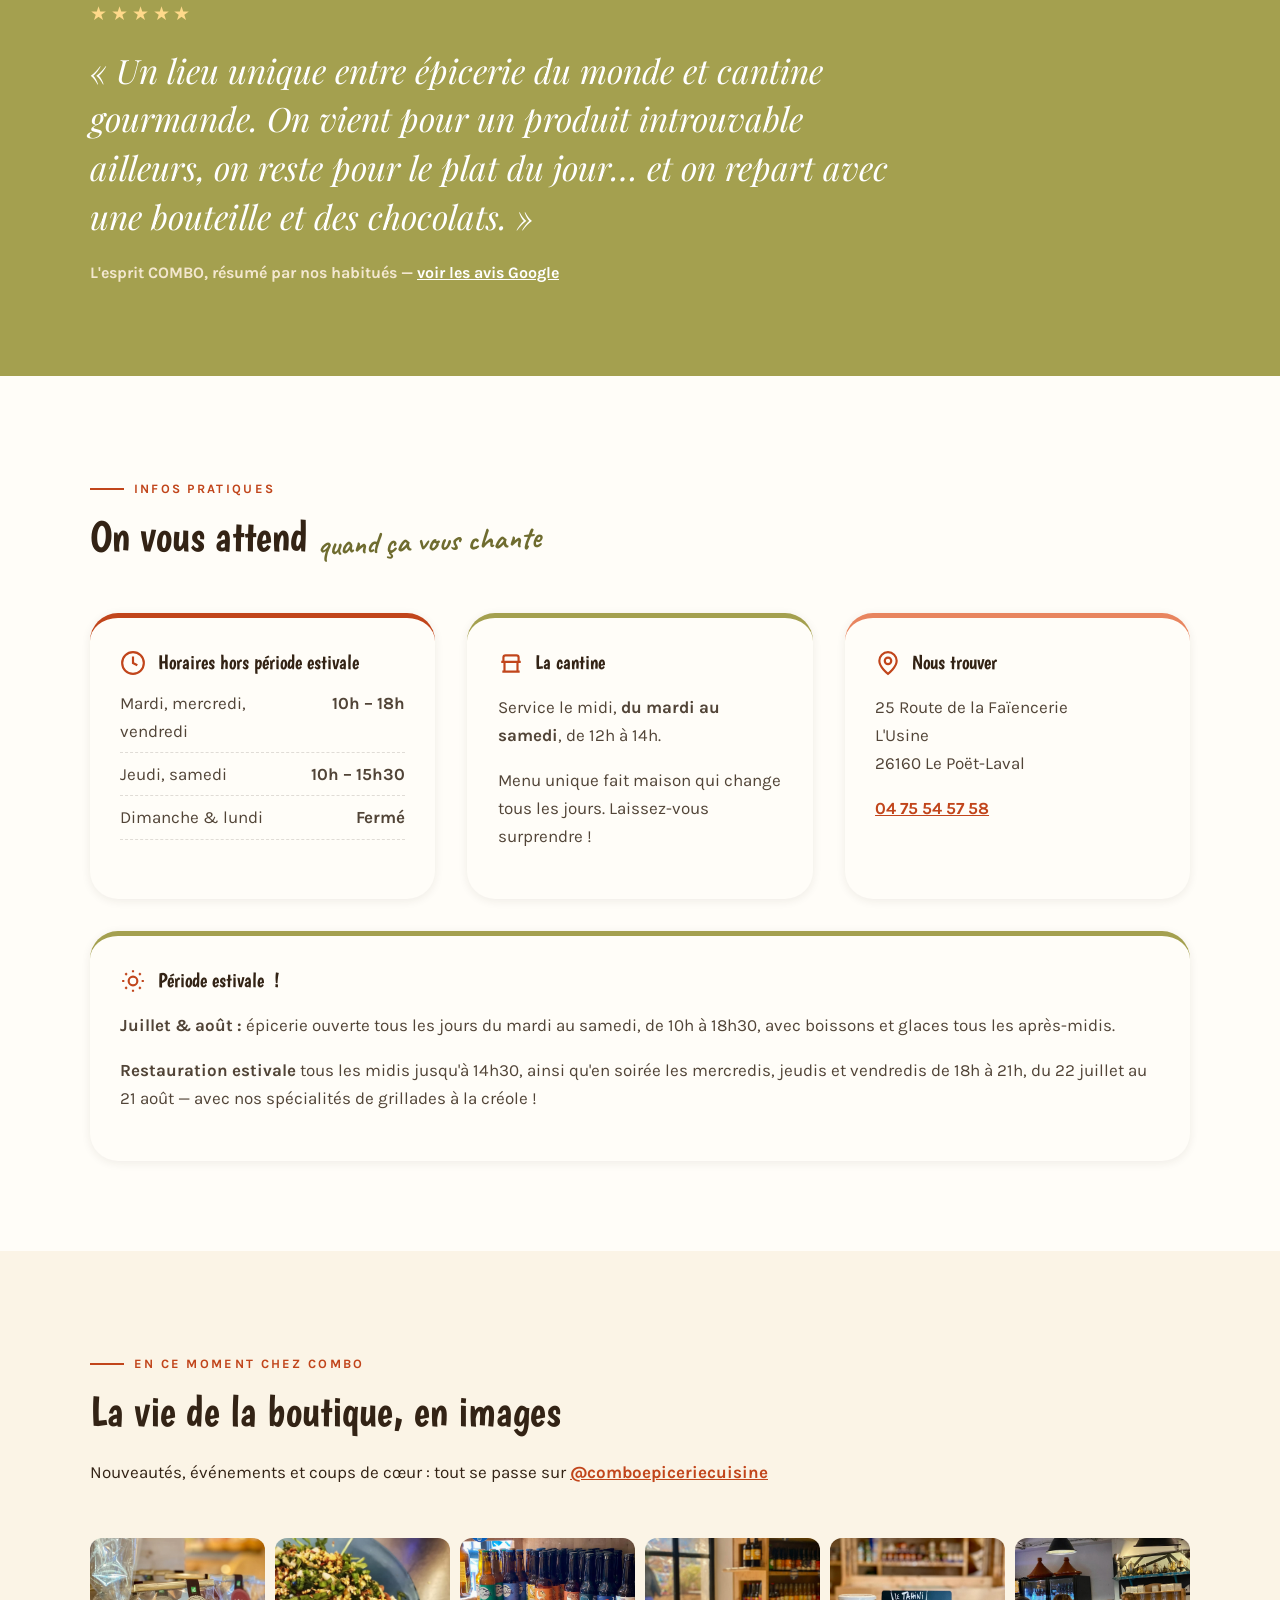
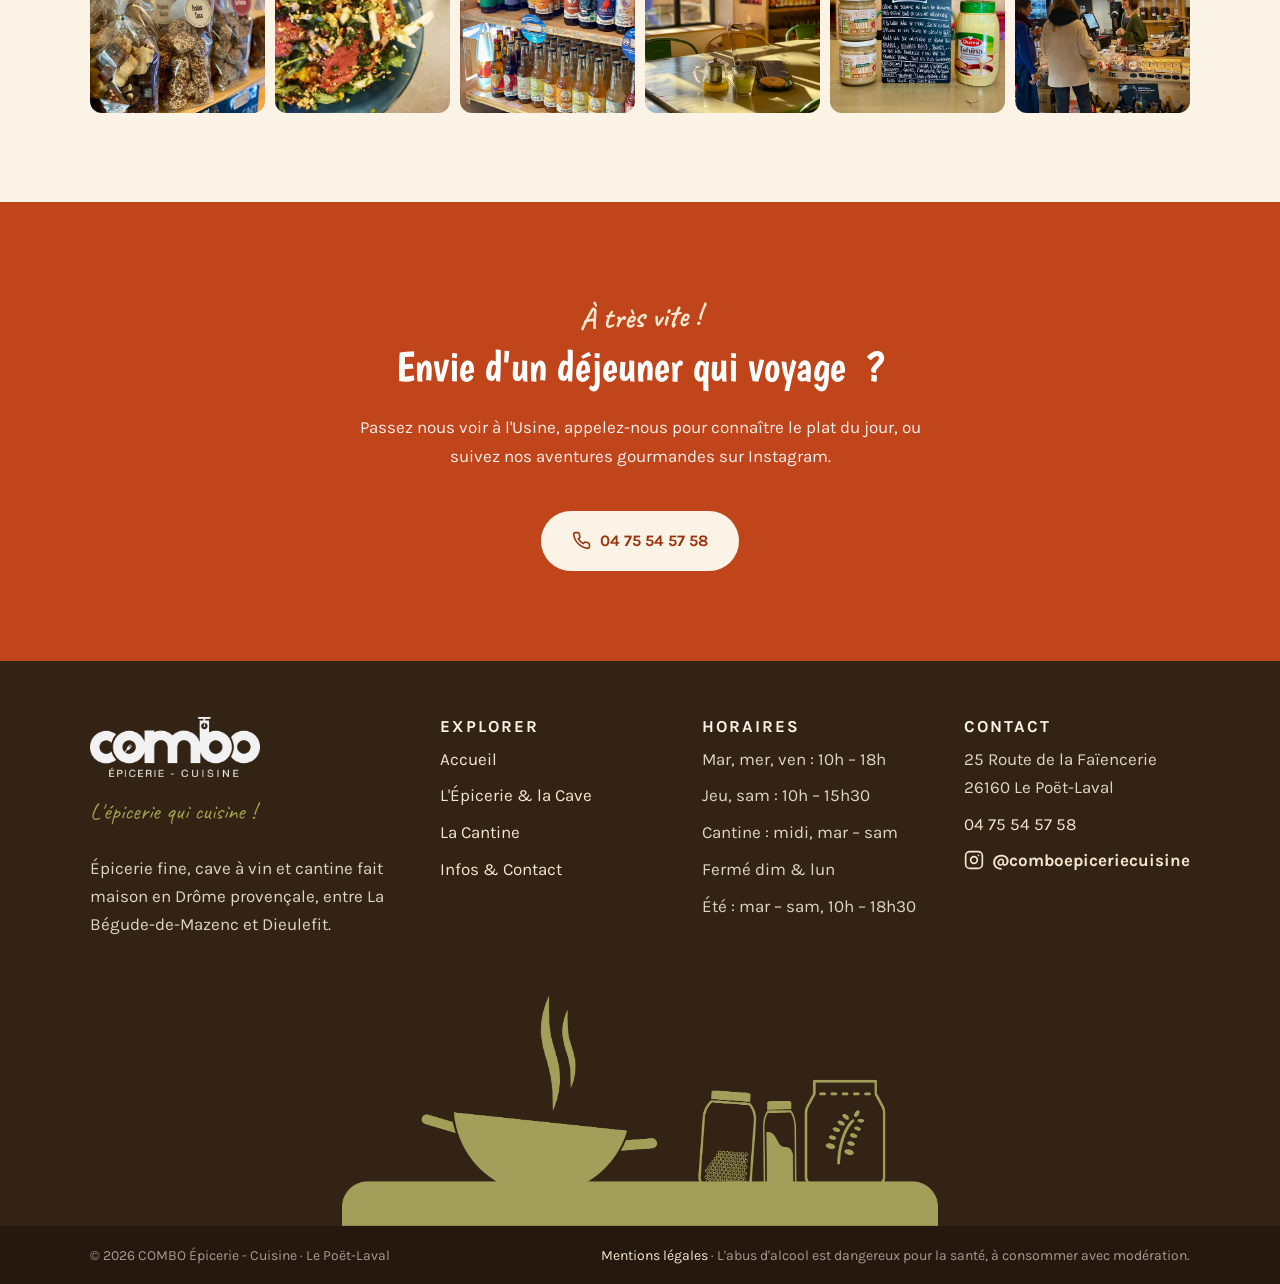
==== commit d1dd3787: "Mise à jour du numéro de téléphone COMBO (04 75 54 57 58) Remplacement de l'ancien numéro sur toutes" ====
--- a/index.html
+++ b/index.html
@@ -25,7 +25,7 @@
     "alternateName": "COMBO Épicerie Café Restaurant",
     "description": "Épicerie fine et du monde, cave à vin et cantine fait maison au Poët-Laval, près de Dieulefit, en Drôme provençale. Cuisine du monde servie le midi, commande au comptoir.",
     "url": "https://comboepiceriecuisine.fr/",
-    "telephone": "+33960099073",
+    "telephone": "+33475545758",
     "image": "https://comboepiceriecuisine.fr/assets/img/chef-combo-wok-cuisine-maison.jpg",
     "logo": "https://comboepiceriecuisine.fr/assets/img/logo-combo-epicerie-cuisine.png",
     "servesCuisine": ["Cuisine du monde", "Fait maison"],
@@ -64,9 +64,9 @@
             <li><a href="epicerie.html">L'Épicerie &amp; la Cave</a></li>
             <li><a href="cuisine.html">La Cantine</a></li>
             <li><a href="contact.html">Infos &amp; Contact</a></li>
-            <li><a class="btn btn--primary nav__cta" href="tel:+33960099073">
+            <li><a class="btn btn--primary nav__cta" href="tel:+33475545758">
               <svg viewBox="0 0 24 24" fill="none" stroke="currentColor" stroke-width="2" aria-hidden="true"><path d="M22 16.92v3a2 2 0 0 1-2.18 2 19.79 19.79 0 0 1-8.63-3.07 19.5 19.5 0 0 1-6-6 19.79 19.79 0 0 1-3.07-8.67A2 2 0 0 1 4.11 2h3a2 2 0 0 1 2 1.72c.127.96.361 1.903.7 2.81a2 2 0 0 1-.45 2.11L8.09 9.91a16 16 0 0 0 6 6l1.27-1.27a2 2 0 0 1 2.11-.45c.907.339 1.85.573 2.81.7A2 2 0 0 1 22 16.92z"/></svg>
-              09 60 09 90 73</a></li>
+              04 75 54 57 58</a></li>
           </ul>
         </div>
       </nav>
@@ -215,7 +215,7 @@
           <div class="info-card reveal reveal-delay-2">
             <h3><svg viewBox="0 0 24 24" fill="none" stroke="currentColor" stroke-width="2" aria-hidden="true"><path d="M20 10c0 6-8 12-8 12S4 16 4 10a8 8 0 1 1 16 0Z"/><circle cx="12" cy="10" r="3"/></svg>Nous trouver</h3>
             <p>25 Route de la Faïencerie<br>L'Usine<br>26160 Le Poët-Laval</p>
-            <p><a href="tel:+33960099073">09 60 09 90 73</a></p>
+            <p><a href="tel:+33475545758">04 75 54 57 58</a></p>
           </div>
           <div class="info-card info-card--ete reveal">
             <h3><svg viewBox="0 0 24 24" fill="none" stroke="currentColor" stroke-width="2" aria-hidden="true"><circle cx="12" cy="12" r="4"/><path d="M12 2v2M12 20v2M4.93 4.93l1.41 1.41M17.66 17.66l1.41 1.41M2 12h2M20 12h2M4.93 19.07l1.41-1.41M17.66 6.34l1.41-1.41"/></svg>Période estivale&nbsp;!</h3>
@@ -251,9 +251,9 @@
         <span class="hand">À très vite&nbsp;!</span>
         <h2 id="cta-title">Envie d'un déjeuner qui voyage&nbsp;?</h2>
         <p>Passez nous voir à l'Usine, appelez-nous pour connaître le plat du jour, ou suivez nos aventures gourmandes sur Instagram.</p>
-        <a class="btn btn--light" href="tel:+33960099073">
+        <a class="btn btn--light" href="tel:+33475545758">
           <svg viewBox="0 0 24 24" fill="none" stroke="currentColor" stroke-width="2" aria-hidden="true"><path d="M22 16.92v3a2 2 0 0 1-2.18 2 19.79 19.79 0 0 1-8.63-3.07 19.5 19.5 0 0 1-6-6 19.79 19.79 0 0 1-3.07-8.67A2 2 0 0 1 4.11 2h3a2 2 0 0 1 2 1.72c.127.96.361 1.903.7 2.81a2 2 0 0 1-.45 2.11L8.09 9.91a16 16 0 0 0 6 6l1.27-1.27a2 2 0 0 1 2.11-.45c.907.339 1.85.573 2.81.7A2 2 0 0 1 22 16.92z"/></svg>
-          09 60 09 90 73
+          04 75 54 57 58
         </a>
       </div>
     </section>
@@ -290,7 +290,7 @@
           <h3>Contact</h3>
           <ul>
             <li>25 Route de la Faïencerie<br>26160 Le Poët-Laval</li>
-            <li><a href="tel:+33960099073">09 60 09 90 73</a></li>
+            <li><a href="tel:+33475545758">04 75 54 57 58</a></li>
             <li><a class="insta-link" href="https://www.instagram.com/comboepiceriecuisine/" rel="noopener" target="_blank">
               <svg viewBox="0 0 24 24" fill="none" stroke="currentColor" stroke-width="2" aria-hidden="true"><rect x="2" y="2" width="20" height="20" rx="5"/><circle cx="12" cy="12" r="4"/><circle cx="17.5" cy="6.5" r="1" fill="currentColor" stroke="none"/></svg>
               @comboepiceriecuisine</a></li>
--- a/css/style.css
+++ b/css/style.css
@@ -410,6 +410,8 @@
 /* ---------- Page header (pages internes) ---------- */
 .page-hero { position: relative; min-height: 46vh; display: flex; align-items: flex-end; overflow: hidden; }
 .page-hero img.page-hero__bg { position: absolute; inset: 0; width: 100%; height: 100%; object-fit: cover; }
+.page-hero img.page-hero__bg--top { object-position: 30% 20%; }
+.page-hero img.page-hero__bg--faces { object-position: 50% 30%; }
 .page-hero::after { content: ""; position: absolute; inset: 0; background: linear-gradient(to top, rgba(28,16,8,.85), rgba(28,16,8,.2)); }
 .page-hero .container { position: relative; z-index: 2; padding-block: 3rem; color: #fff; }
 .page-hero h1 { color: #fff; }
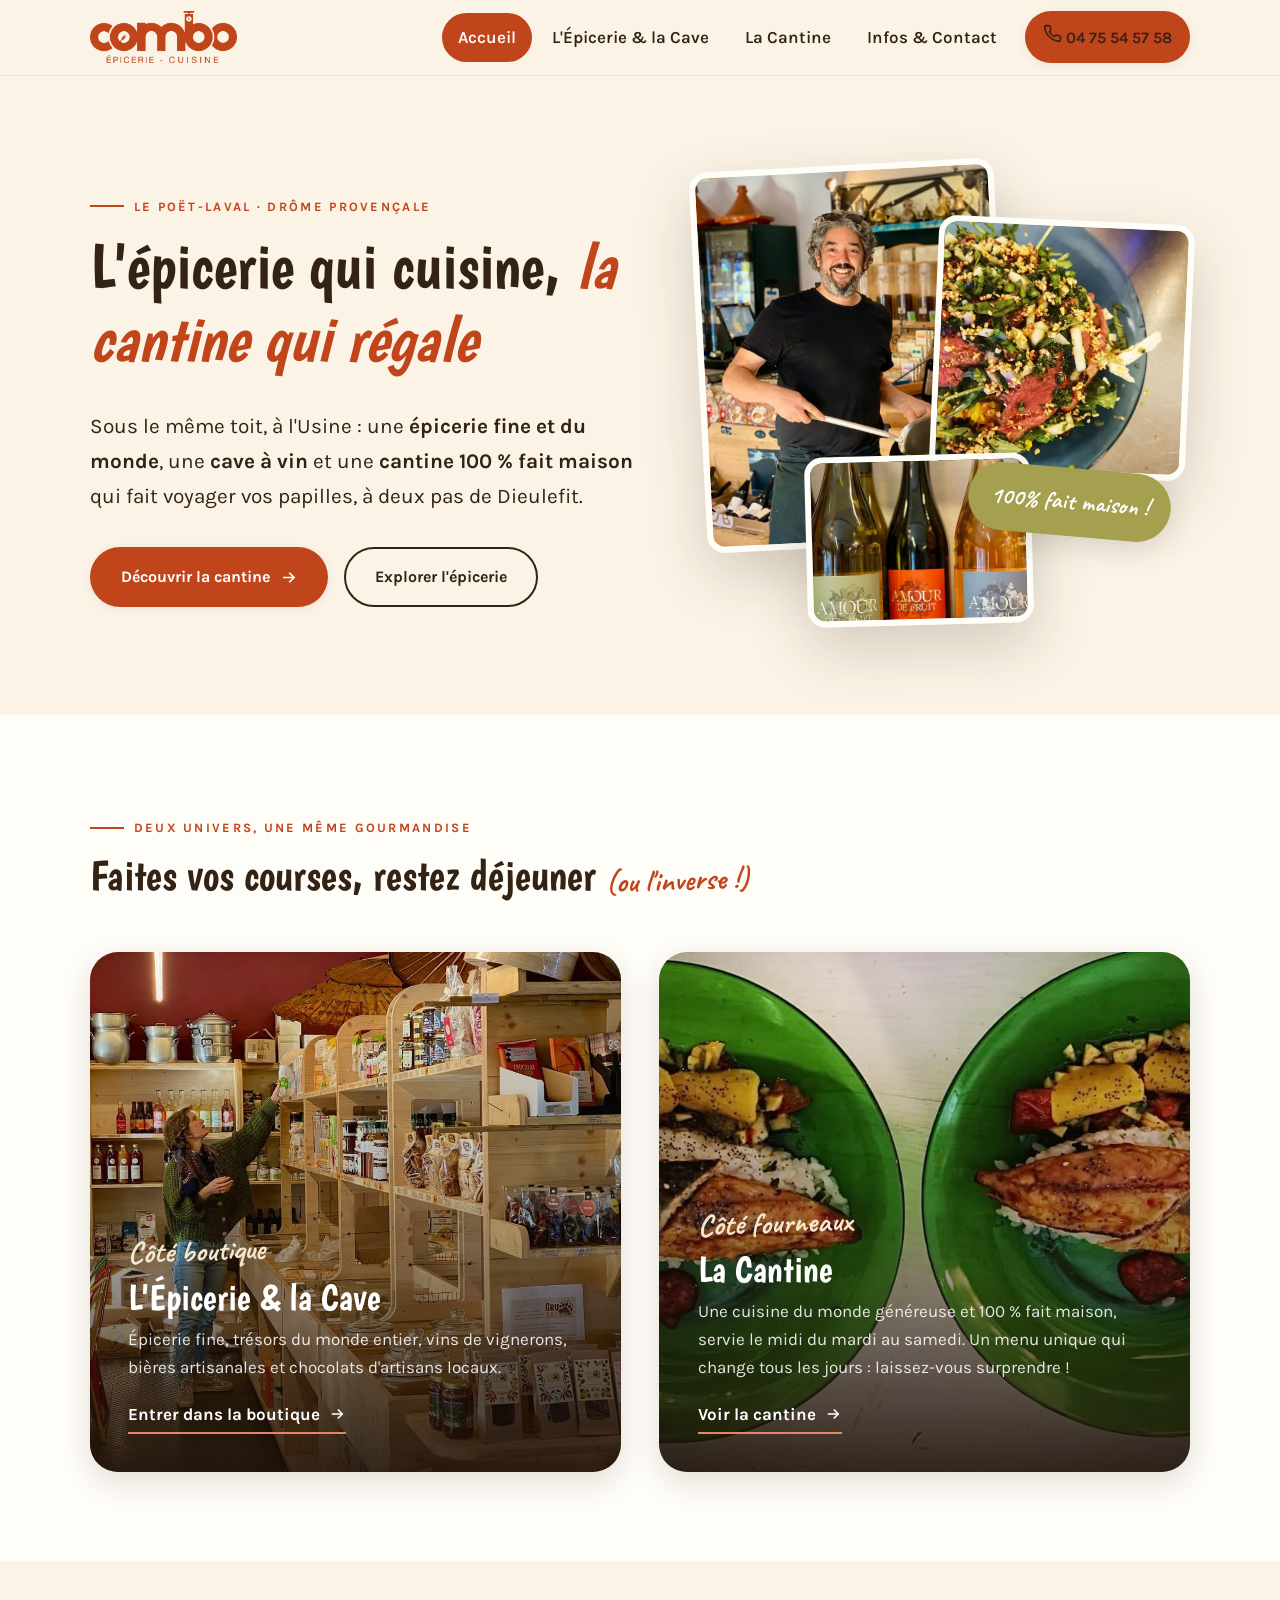
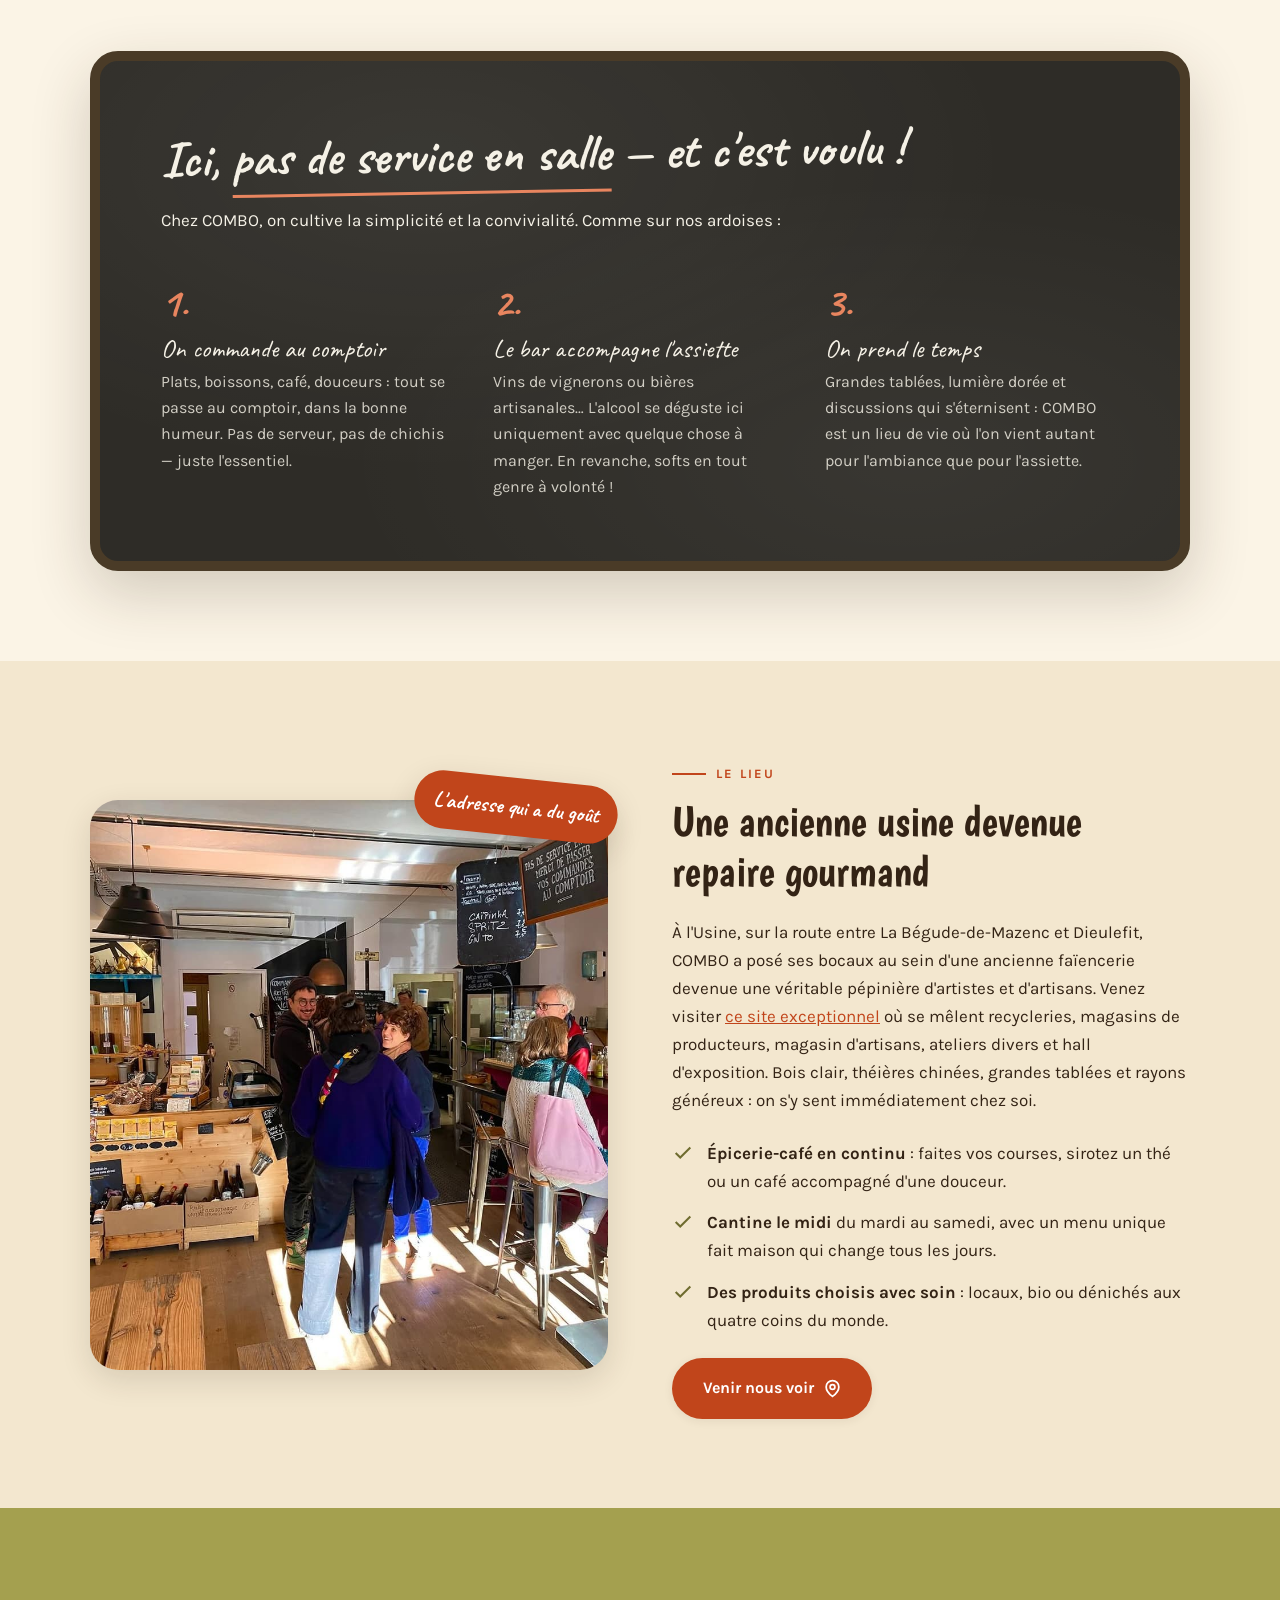
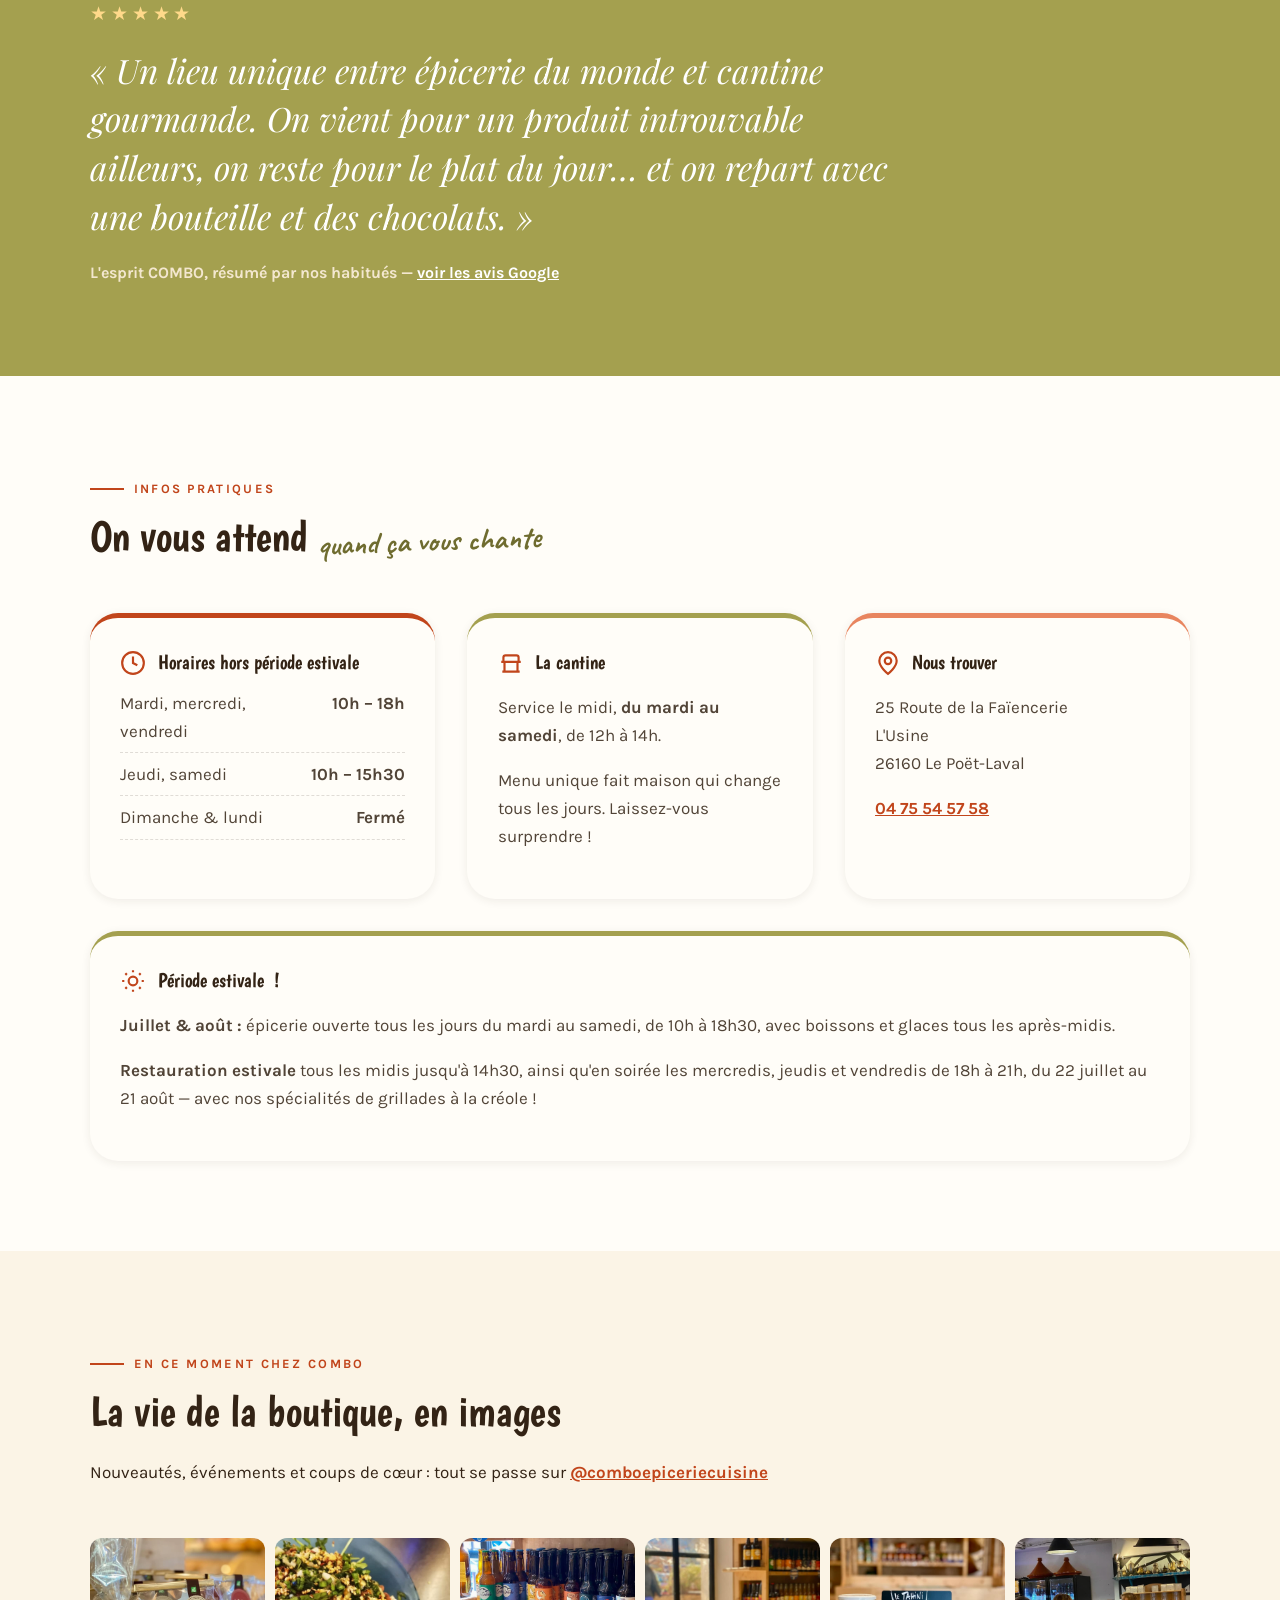
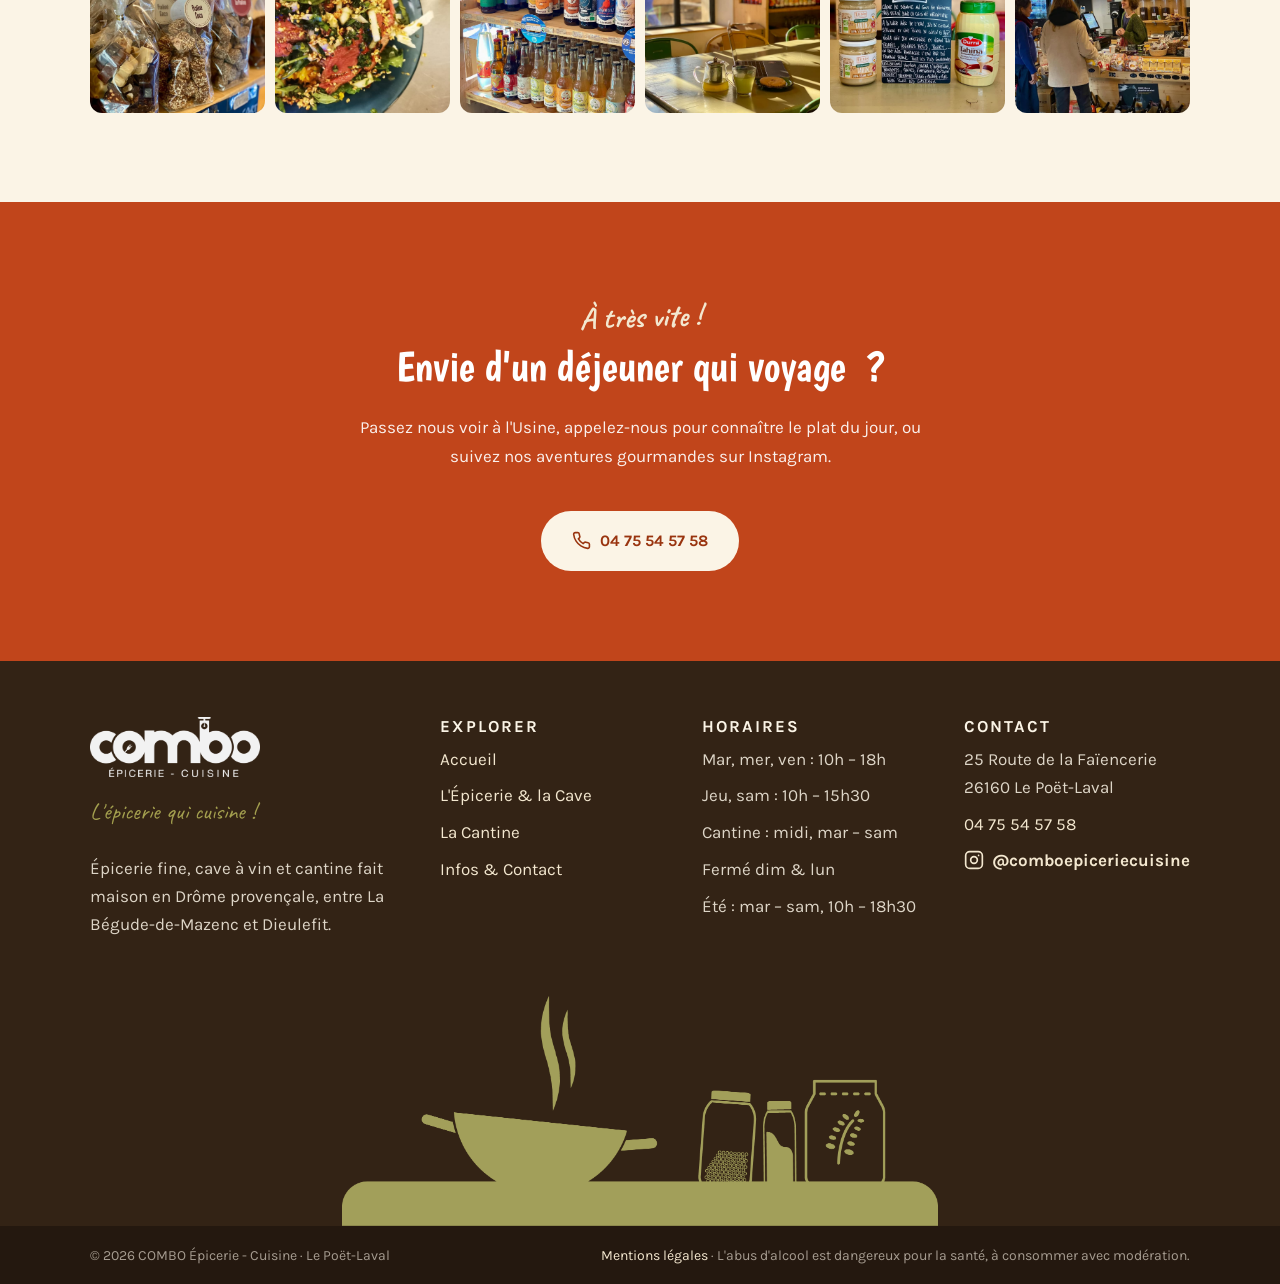
==== commit 2c66eeb8: "Perf mobile : chargement des polices optimise et images allegees - Polices : suppression de l'@impor" ====
--- a/index.html
+++ b/index.html
@@ -16,6 +16,7 @@
   <link rel="icon" type="image/png" href="assets/img/favicon.png">
   <link rel="preconnect" href="https://fonts.googleapis.com">
   <link rel="preconnect" href="https://fonts.gstatic.com" crossorigin>
+  <link rel="stylesheet" href="https://fonts.googleapis.com/css2?family=Boogaloo&family=Caveat:wght@500;700&family=Karla:wght@400;600;700&family=Playfair+Display:ital,wght@1,400;1,500&display=swap">
   <link rel="stylesheet" href="css/style.css">
   <script type="application/ld+json">
   {
--- a/css/style.css
+++ b/css/style.css
@@ -3,7 +3,8 @@
    Charte : terracotta du logo, olive des illustrations, crème chaleureuse
    ========================================================================== */
 
-@import url('https://fonts.googleapis.com/css2?family=Playfair+Display:ital,wght@0,500;0,700;0,800;1,500;1,700&family=Karla:wght@300;400;500;600;700&family=Caveat:wght@500;700&family=Boogaloo&display=swap');
+/* Polices chargées via <link> dans le <head> (voir header.php / enqueue) —
+   pas d'@import ici : il crée une chaîne de requêtes bloquante pénalisante sur mobile. */
 
 :root {
   --terracotta: #C1451B;
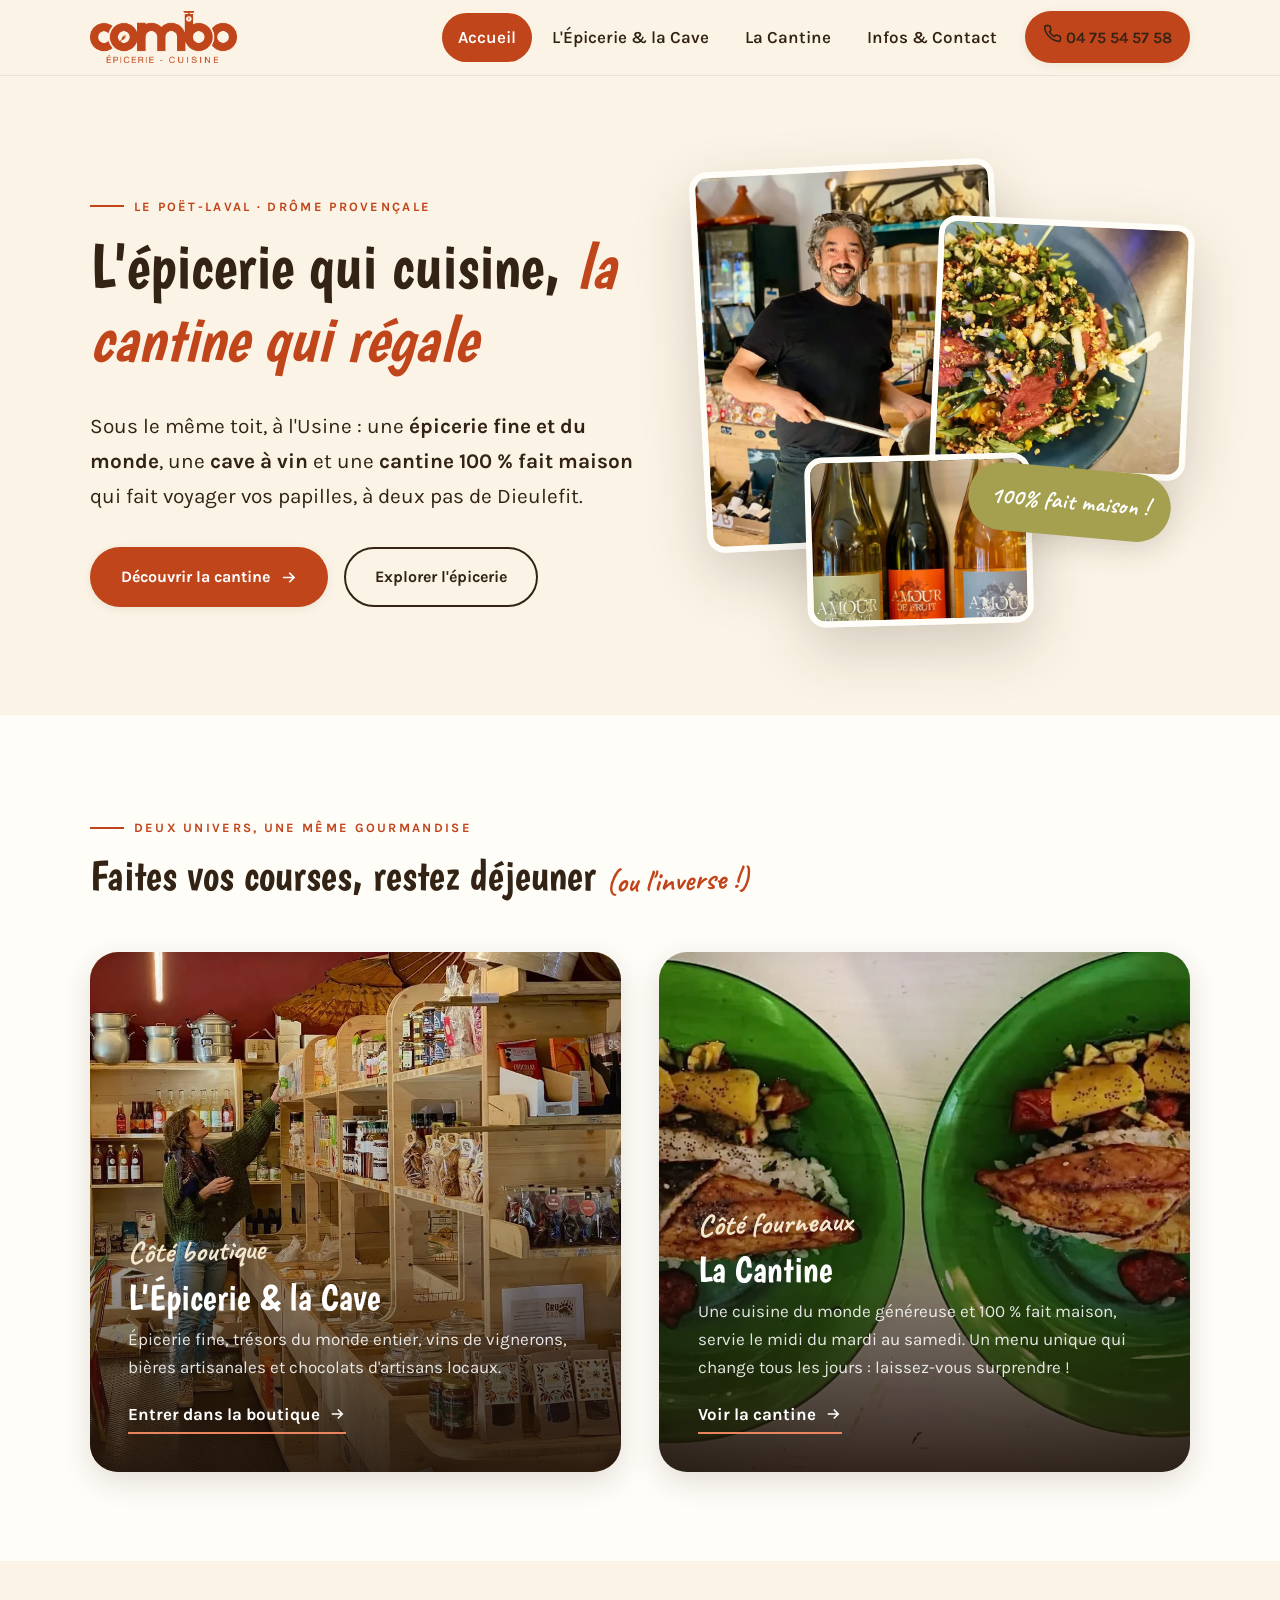
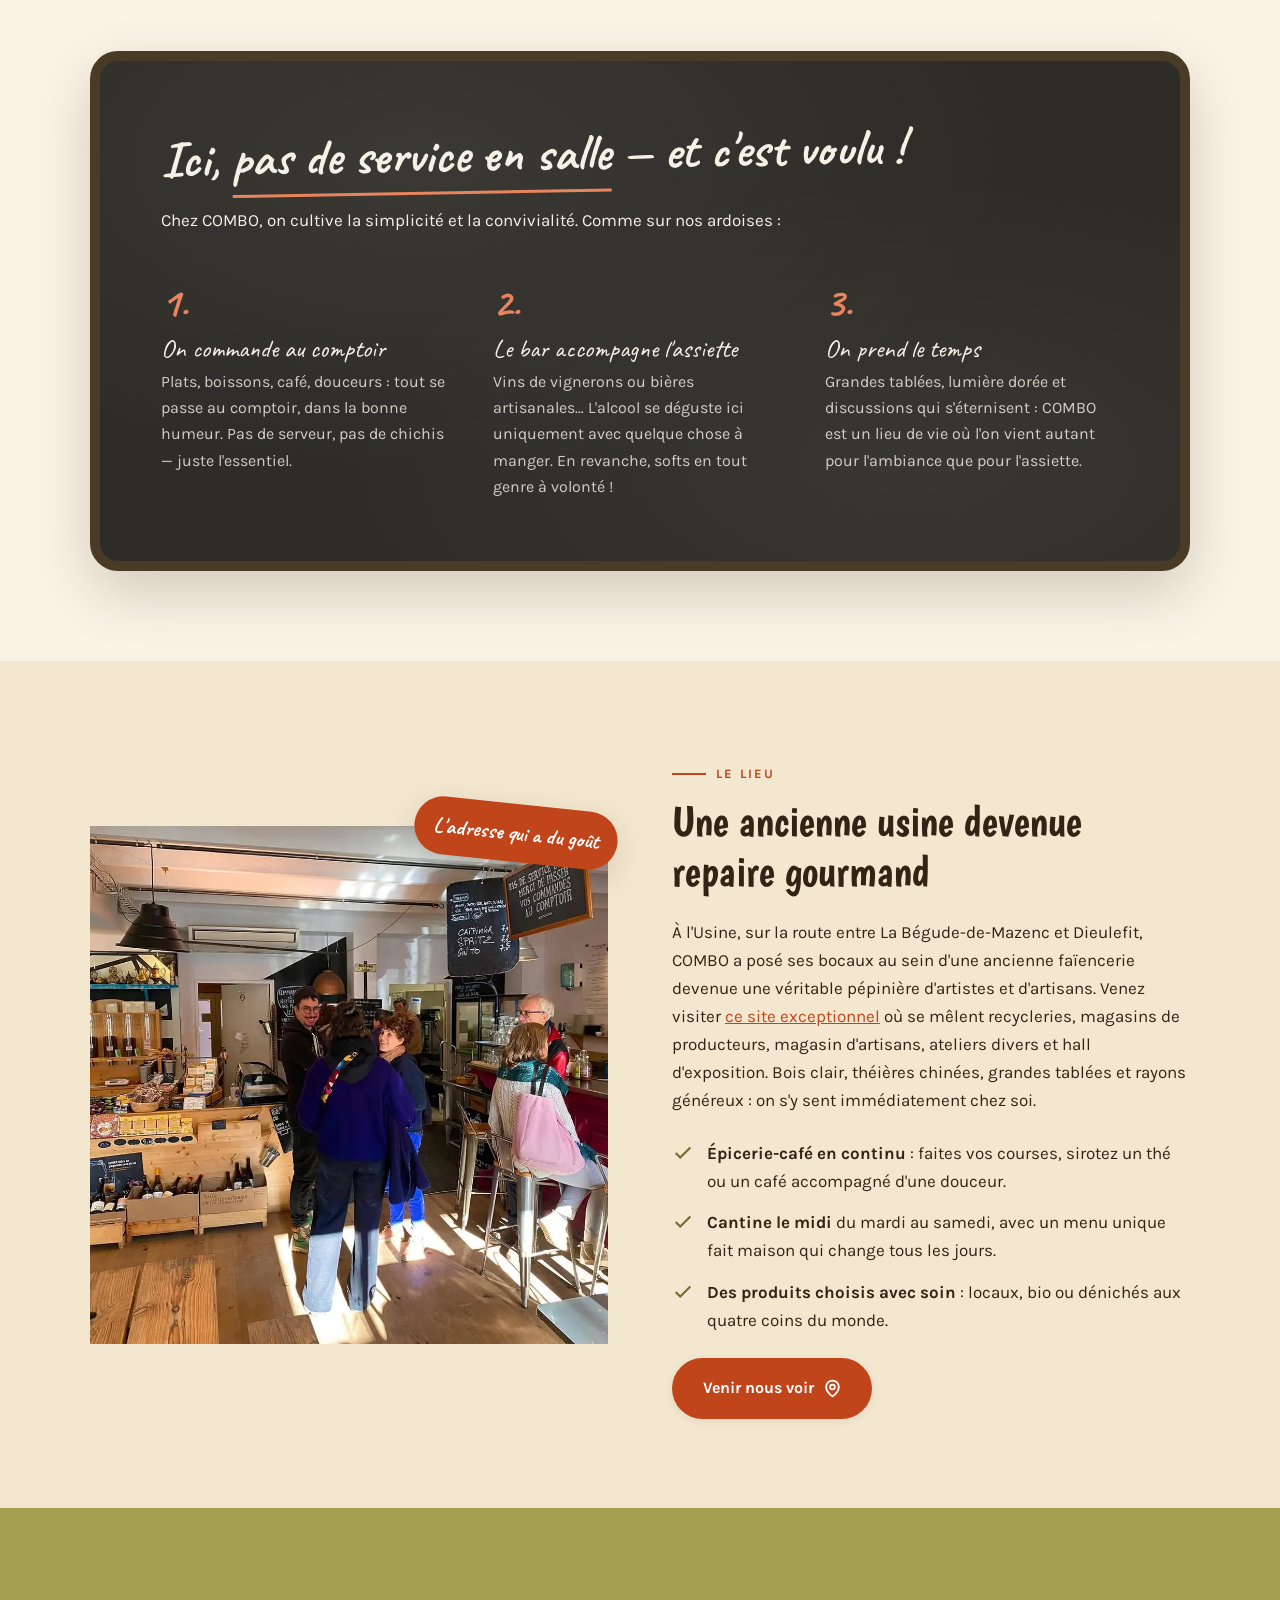
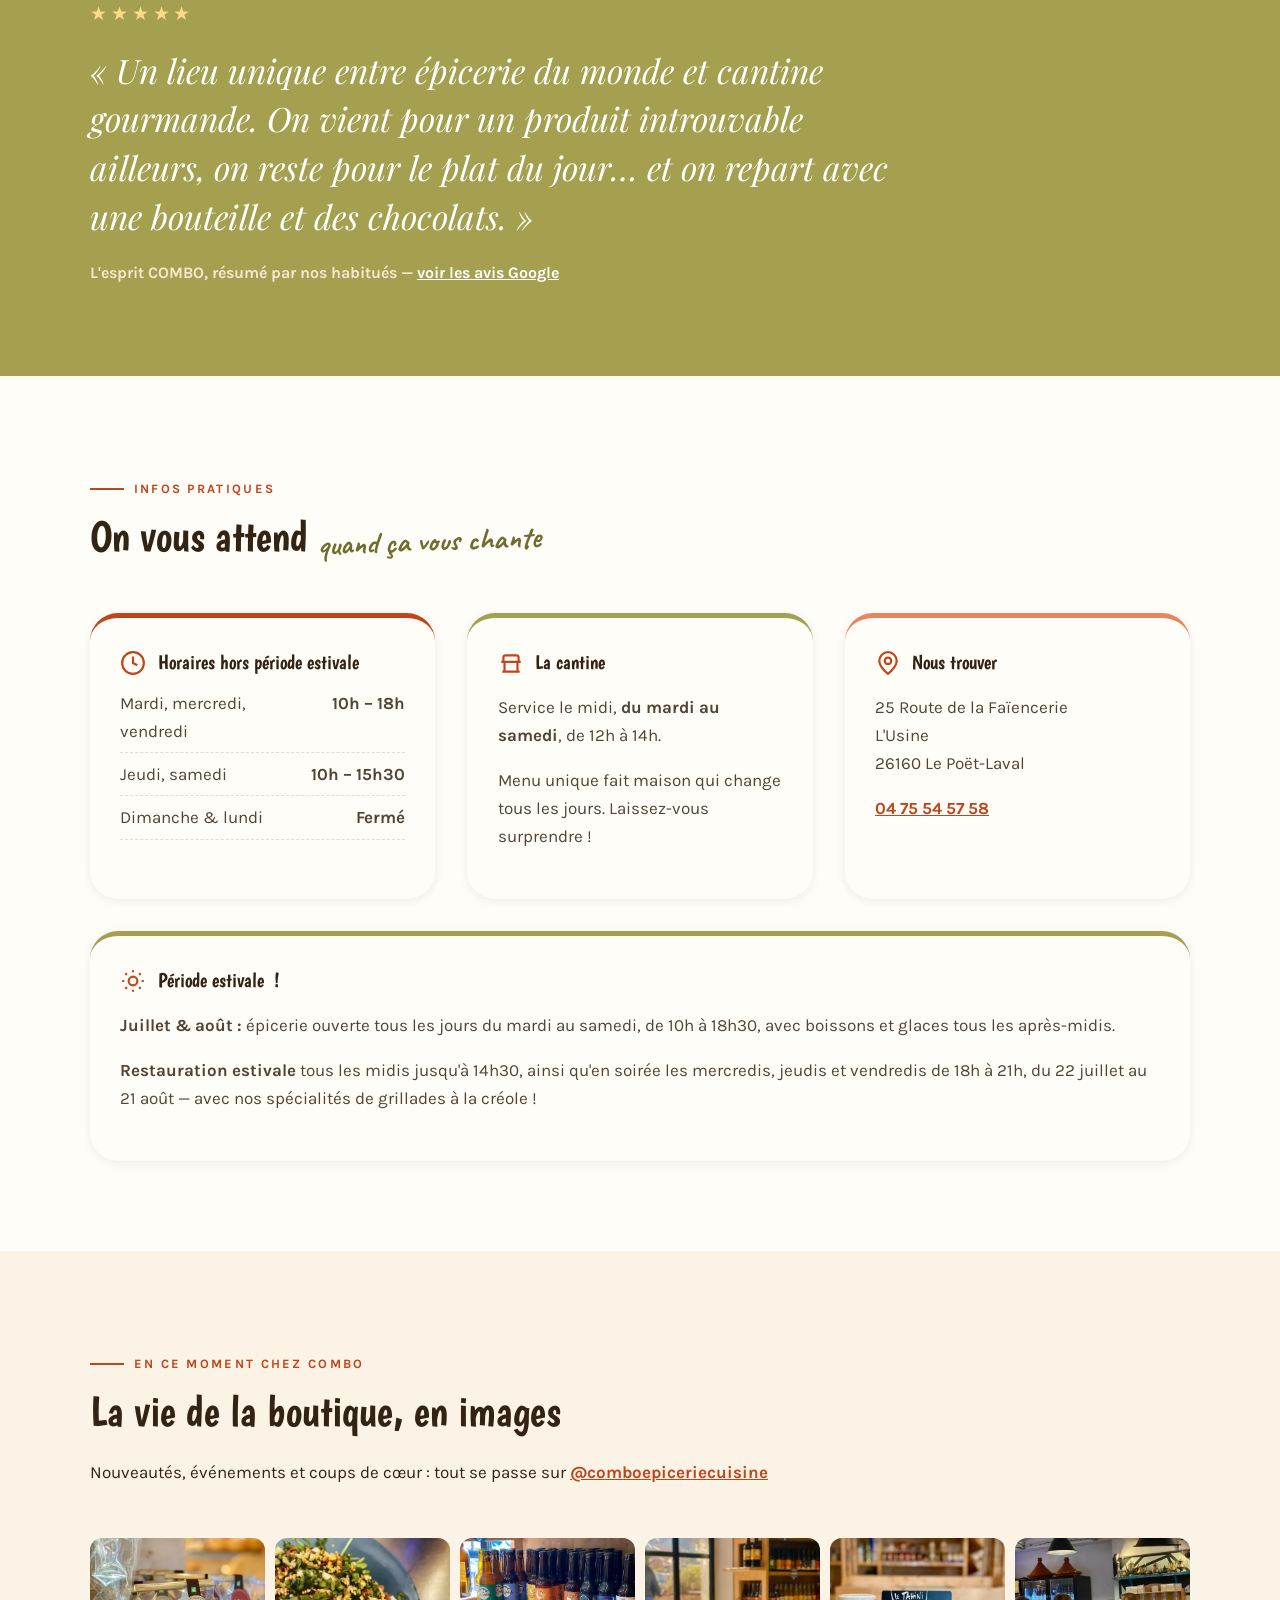
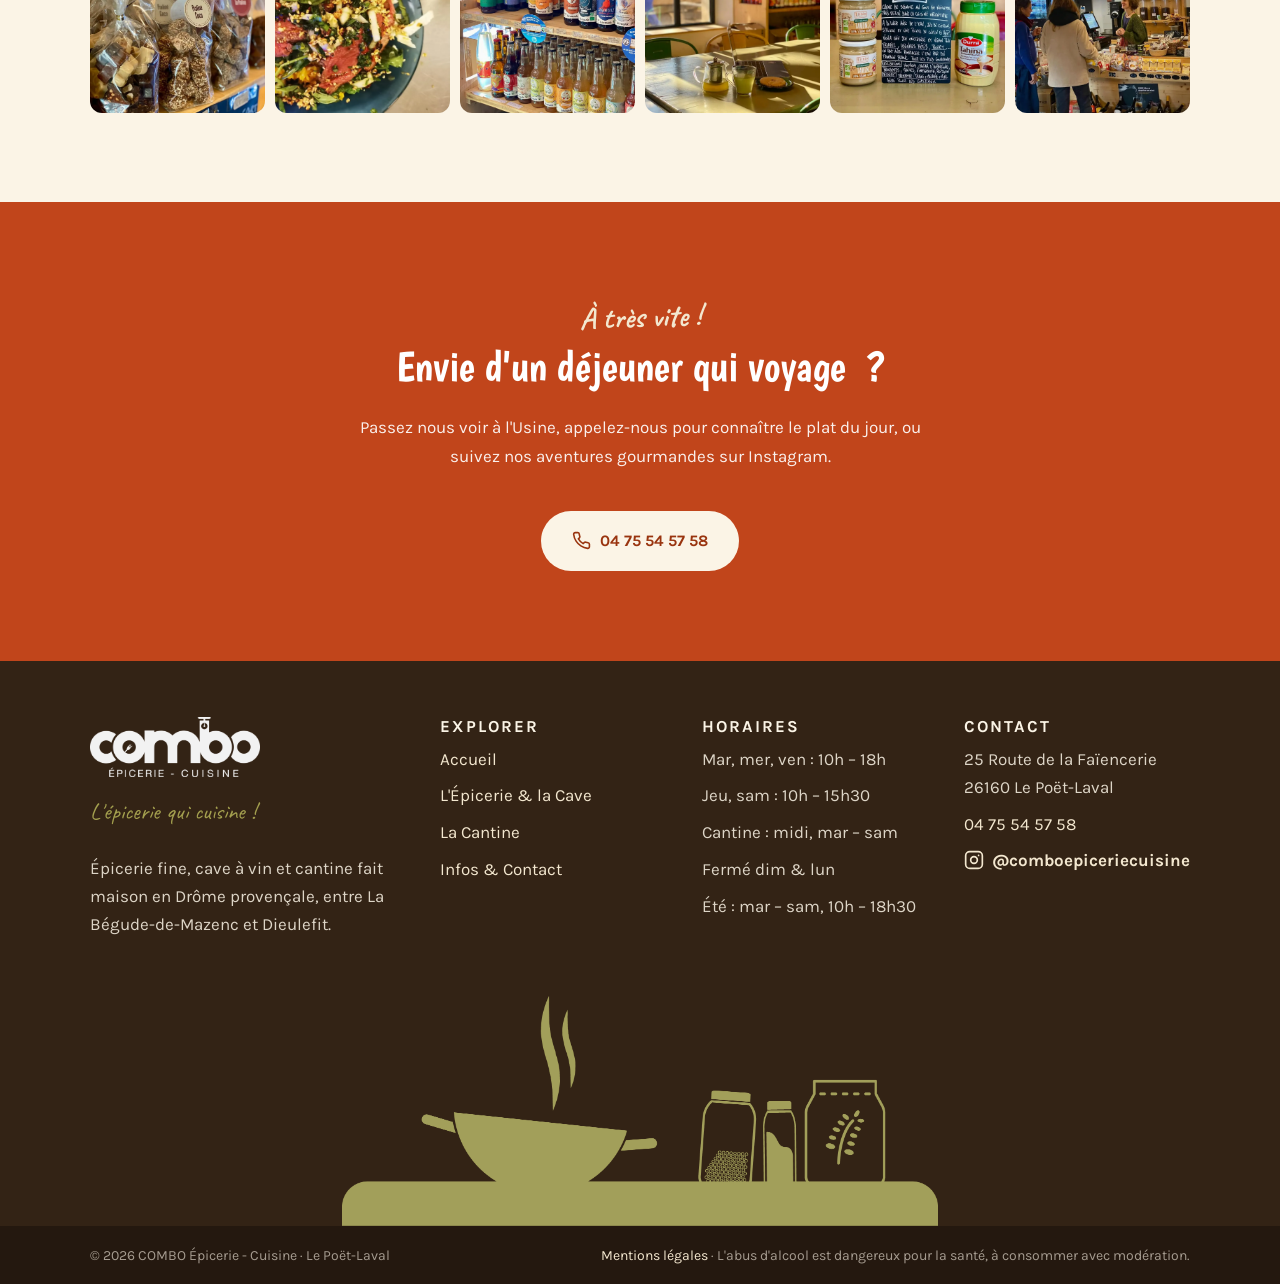
==== commit 880e851c: "Perf mobile : images servies en WebP (repli JPEG) via <picture> - Génération de siblings .webp pour " ====
--- a/index.html
+++ b/index.html
@@ -91,9 +91,9 @@
           </div>
         </div>
         <div class="hero__collage reveal reveal-delay-1" aria-hidden="false">
-          <figure class="collage--1"><img src="assets/img/chef-combo-wok-cuisine-maison.jpg" alt="Le chef de COMBO souriant, wok en main, devant le comptoir de l'épicerie" loading="eager" fetchpriority="high"></figure>
-          <figure class="collage--2"><img src="assets/img/plat-fait-maison-cuisine-du-monde.jpg" alt="Plat fait maison : bœuf mariné, herbes fraîches et riz safrané servi à la cantine COMBO" loading="lazy"></figure>
-          <figure class="collage--3"><img src="assets/img/cave-vin-naturel-drome.jpg" alt="Bouteilles de vin naturel Amour de Fruit sur les étagères de la cave COMBO" loading="lazy"></figure>
+          <figure class="collage--1"><picture><source type="image/webp" srcset="assets/img/chef-combo-wok-cuisine-maison.webp"><img src="assets/img/chef-combo-wok-cuisine-maison.jpg" alt="Le chef de COMBO souriant, wok en main, devant le comptoir de l'épicerie" loading="eager" fetchpriority="high"></picture></figure>
+          <figure class="collage--2"><picture><source type="image/webp" srcset="assets/img/plat-fait-maison-cuisine-du-monde.webp"><img src="assets/img/plat-fait-maison-cuisine-du-monde.jpg" alt="Plat fait maison : bœuf mariné, herbes fraîches et riz safrané servi à la cantine COMBO" loading="lazy"></picture></figure>
+          <figure class="collage--3"><picture><source type="image/webp" srcset="assets/img/cave-vin-naturel-drome.webp"><img src="assets/img/cave-vin-naturel-drome.jpg" alt="Bouteilles de vin naturel Amour de Fruit sur les étagères de la cave COMBO" loading="lazy"></picture></figure>
           <p class="hero__badge">100% fait maison&nbsp;!</p>
         </div>
       </div>
@@ -108,7 +108,7 @@
         </div>
         <div class="universes">
           <a class="universe reveal" href="epicerie.html">
-            <img class="universe__bg" src="assets/img/rayons-epicerie-fine-poet-laval.jpg" alt="Rayons en bois clair de l'épicerie COMBO garnis de produits fins et de bocaux" loading="lazy">
+            <picture><source type="image/webp" srcset="assets/img/rayons-epicerie-fine-poet-laval.webp"><img class="universe__bg" src="assets/img/rayons-epicerie-fine-poet-laval.jpg" alt="Rayons en bois clair de l'épicerie COMBO garnis de produits fins et de bocaux" loading="lazy"></picture>
             <div class="universe__body">
               <span class="hand">Côté boutique</span>
               <h3>L'Épicerie &amp; la Cave</h3>
@@ -119,7 +119,7 @@
             </div>
           </a>
           <a class="universe reveal reveal-delay-1" href="cuisine.html">
-            <img class="universe__bg" src="assets/img/plat-poisson-teriyaki-cantine.jpg" alt="Deux assiettes de poisson laqué, riz et salsa de mangue préparées à la cantine COMBO" loading="lazy">
+            <picture><source type="image/webp" srcset="assets/img/plat-poisson-teriyaki-cantine.webp"><img class="universe__bg" src="assets/img/plat-poisson-teriyaki-cantine.jpg" alt="Deux assiettes de poisson laqué, riz et salsa de mangue préparées à la cantine COMBO" loading="lazy"></picture>
             <div class="universe__body">
               <span class="hand">Côté fourneaux</span>
               <h3>La Cantine</h3>
@@ -164,7 +164,7 @@
     <section class="section section--sand" aria-labelledby="lieu-title">
       <div class="container split">
         <div class="split__media reveal">
-          <img src="assets/img/bar-comptoir-convivial-combo.jpg" alt="Clients attablés et discussions au comptoir du bar de COMBO, ambiance chaleureuse" loading="lazy">
+          <picture><source type="image/webp" srcset="assets/img/bar-comptoir-convivial-combo.webp"><img src="assets/img/bar-comptoir-convivial-combo.jpg" alt="Clients attablés et discussions au comptoir du bar de COMBO, ambiance chaleureuse" loading="lazy"></picture>
           <span class="sticker">L'adresse qui a du goût</span>
         </div>
         <div class="reveal reveal-delay-1">
@@ -236,12 +236,12 @@
           <p>Nouveautés, événements et coups de cœur : tout se passe sur <a class="insta-link" href="https://www.instagram.com/comboepiceriecuisine/" rel="noopener" target="_blank">@comboepiceriecuisine</a></p>
         </div>
         <div class="insta-strip reveal">
-          <a href="https://www.instagram.com/comboepiceriecuisine/" rel="noopener" target="_blank" aria-label="Voir cette photo sur Instagram"><img src="assets/img/chocolats-pralines-epicerie-fine.jpg" alt="Sachets de pralinés coco et chocolats artisanaux en rayon" loading="lazy"></a>
-          <a href="https://www.instagram.com/comboepiceriecuisine/" rel="noopener" target="_blank" aria-label="Voir cette photo sur Instagram"><img src="assets/img/plat-fait-maison-cuisine-du-monde.jpg" alt="Plat du jour généreux aux herbes fraîches et riz safrané" loading="lazy"></a>
-          <a href="https://www.instagram.com/comboepiceriecuisine/" rel="noopener" target="_blank" aria-label="Voir cette photo sur Instagram"><img src="assets/img/bieres-limonades-artisanales.jpg" alt="Étagères de bières et limonades artisanales locales" loading="lazy"></a>
-          <a href="https://www.instagram.com/comboepiceriecuisine/" rel="noopener" target="_blank" aria-label="Voir cette photo sur Instagram"><img src="assets/img/cafe-pause-gourmande-combo.jpg" alt="Théière et biscuit sur une table baignée de lumière dorée" loading="lazy"></a>
-          <a href="https://www.instagram.com/comboepiceriecuisine/" rel="noopener" target="_blank" aria-label="Voir cette photo sur Instagram"><img src="assets/img/tahini-epicerie-du-monde.jpg" alt="Pots de tahini et ardoise manuscrite expliquant son utilisation" loading="lazy"></a>
-          <a href="https://www.instagram.com/comboepiceriecuisine/" rel="noopener" target="_blank" aria-label="Voir cette photo sur Instagram"><img src="assets/img/epicerie-comptoir-ambiance-combo.jpg" alt="Clients au comptoir de l'épicerie, tajines et théières en décor" loading="lazy"></a>
+          <a href="https://www.instagram.com/comboepiceriecuisine/" rel="noopener" target="_blank" aria-label="Voir cette photo sur Instagram"><picture><source type="image/webp" srcset="assets/img/chocolats-pralines-epicerie-fine.webp"><img src="assets/img/chocolats-pralines-epicerie-fine.jpg" alt="Sachets de pralinés coco et chocolats artisanaux en rayon" loading="lazy"></picture></a>
+          <a href="https://www.instagram.com/comboepiceriecuisine/" rel="noopener" target="_blank" aria-label="Voir cette photo sur Instagram"><picture><source type="image/webp" srcset="assets/img/plat-fait-maison-cuisine-du-monde.webp"><img src="assets/img/plat-fait-maison-cuisine-du-monde.jpg" alt="Plat du jour généreux aux herbes fraîches et riz safrané" loading="lazy"></picture></a>
+          <a href="https://www.instagram.com/comboepiceriecuisine/" rel="noopener" target="_blank" aria-label="Voir cette photo sur Instagram"><picture><source type="image/webp" srcset="assets/img/bieres-limonades-artisanales.webp"><img src="assets/img/bieres-limonades-artisanales.jpg" alt="Étagères de bières et limonades artisanales locales" loading="lazy"></picture></a>
+          <a href="https://www.instagram.com/comboepiceriecuisine/" rel="noopener" target="_blank" aria-label="Voir cette photo sur Instagram"><picture><source type="image/webp" srcset="assets/img/cafe-pause-gourmande-combo.webp"><img src="assets/img/cafe-pause-gourmande-combo.jpg" alt="Théière et biscuit sur une table baignée de lumière dorée" loading="lazy"></picture></a>
+          <a href="https://www.instagram.com/comboepiceriecuisine/" rel="noopener" target="_blank" aria-label="Voir cette photo sur Instagram"><picture><source type="image/webp" srcset="assets/img/tahini-epicerie-du-monde.webp"><img src="assets/img/tahini-epicerie-du-monde.jpg" alt="Pots de tahini et ardoise manuscrite expliquant son utilisation" loading="lazy"></picture></a>
+          <a href="https://www.instagram.com/comboepiceriecuisine/" rel="noopener" target="_blank" aria-label="Voir cette photo sur Instagram"><picture><source type="image/webp" srcset="assets/img/epicerie-comptoir-ambiance-combo.webp"><img src="assets/img/epicerie-comptoir-ambiance-combo.jpg" alt="Clients au comptoir de l'épicerie, tajines et théières en décor" loading="lazy"></picture></a>
         </div>
       </div>
     </section>
--- a/css/style.css
+++ b/css/style.css
@@ -48,6 +48,8 @@
 }
 
 img { max-width: 100%; height: auto; display: block; }
+/* <picture> ne crée pas de boîte : l'<img> se comporte exactement comme sans enveloppe (WebP + repli JPEG). */
+picture { display: contents; }
 
 a { color: var(--terracotta); }
 a:focus-visible, button:focus-visible {
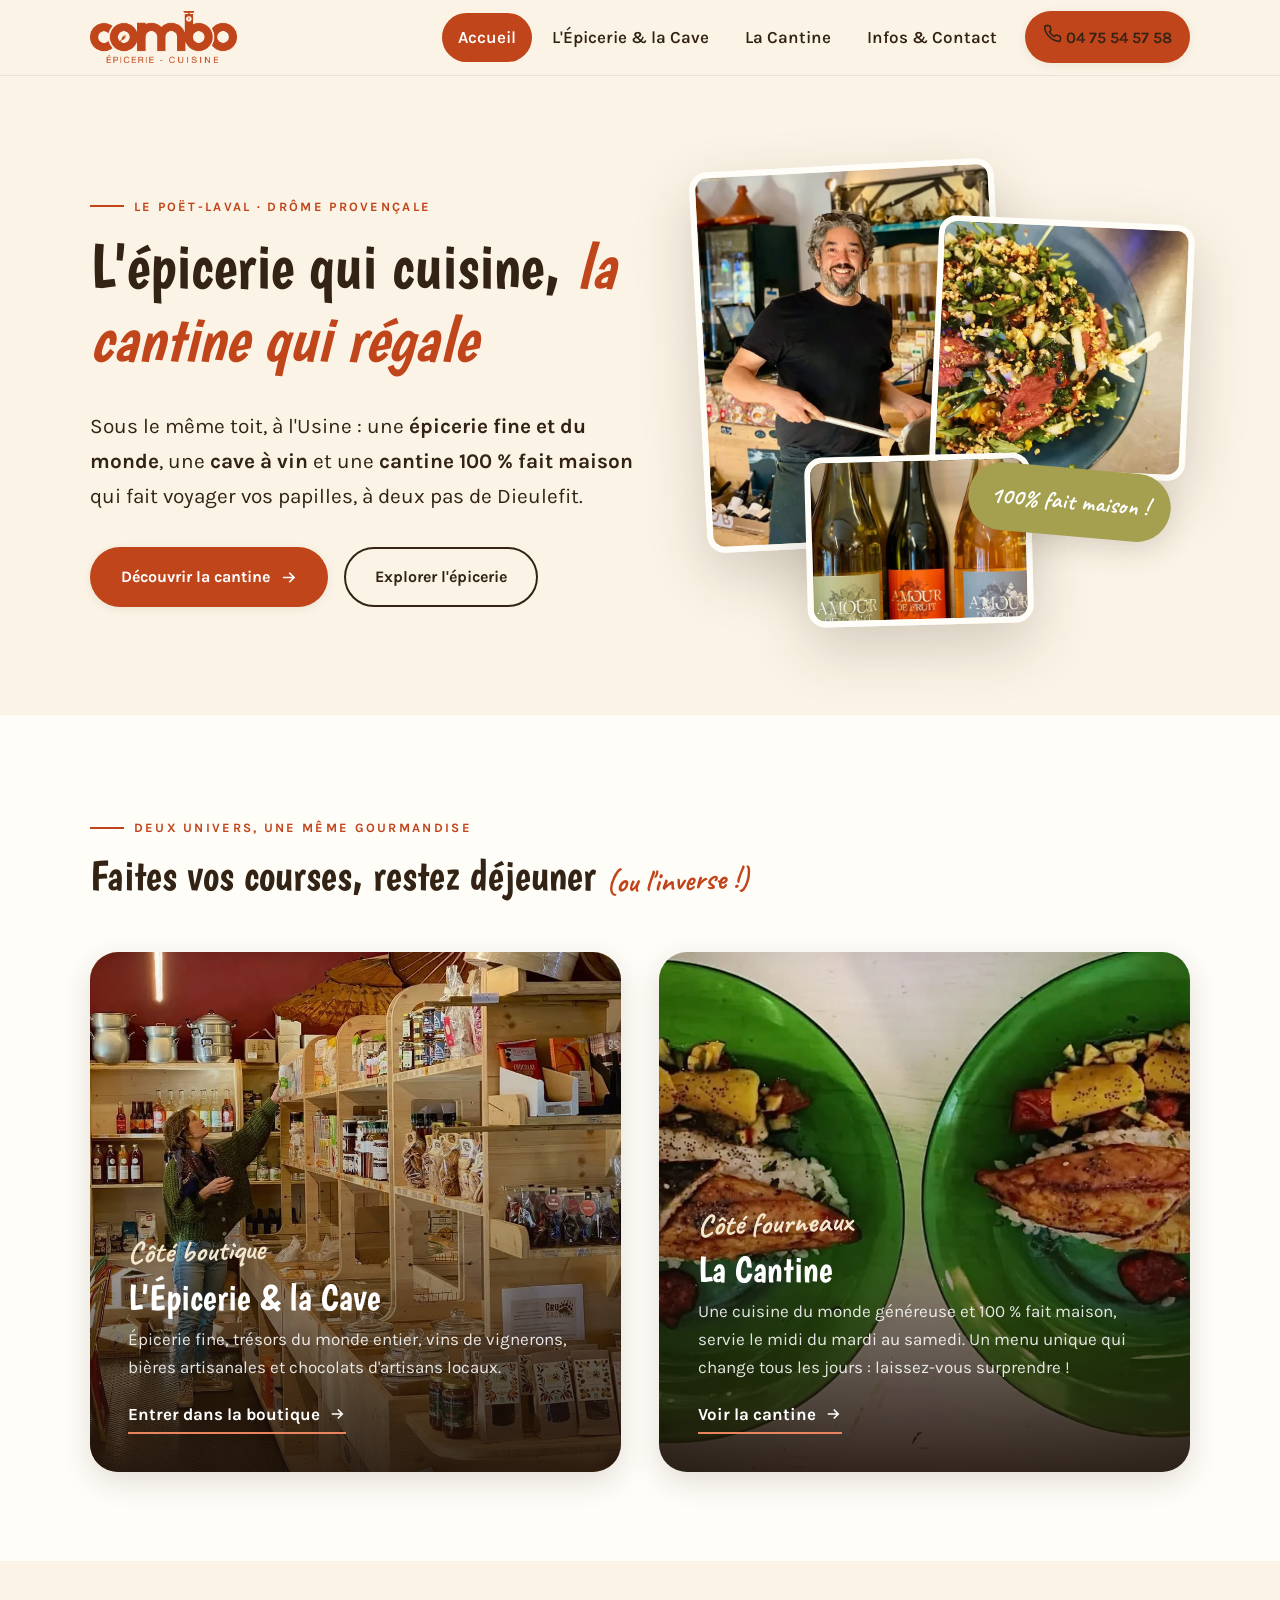
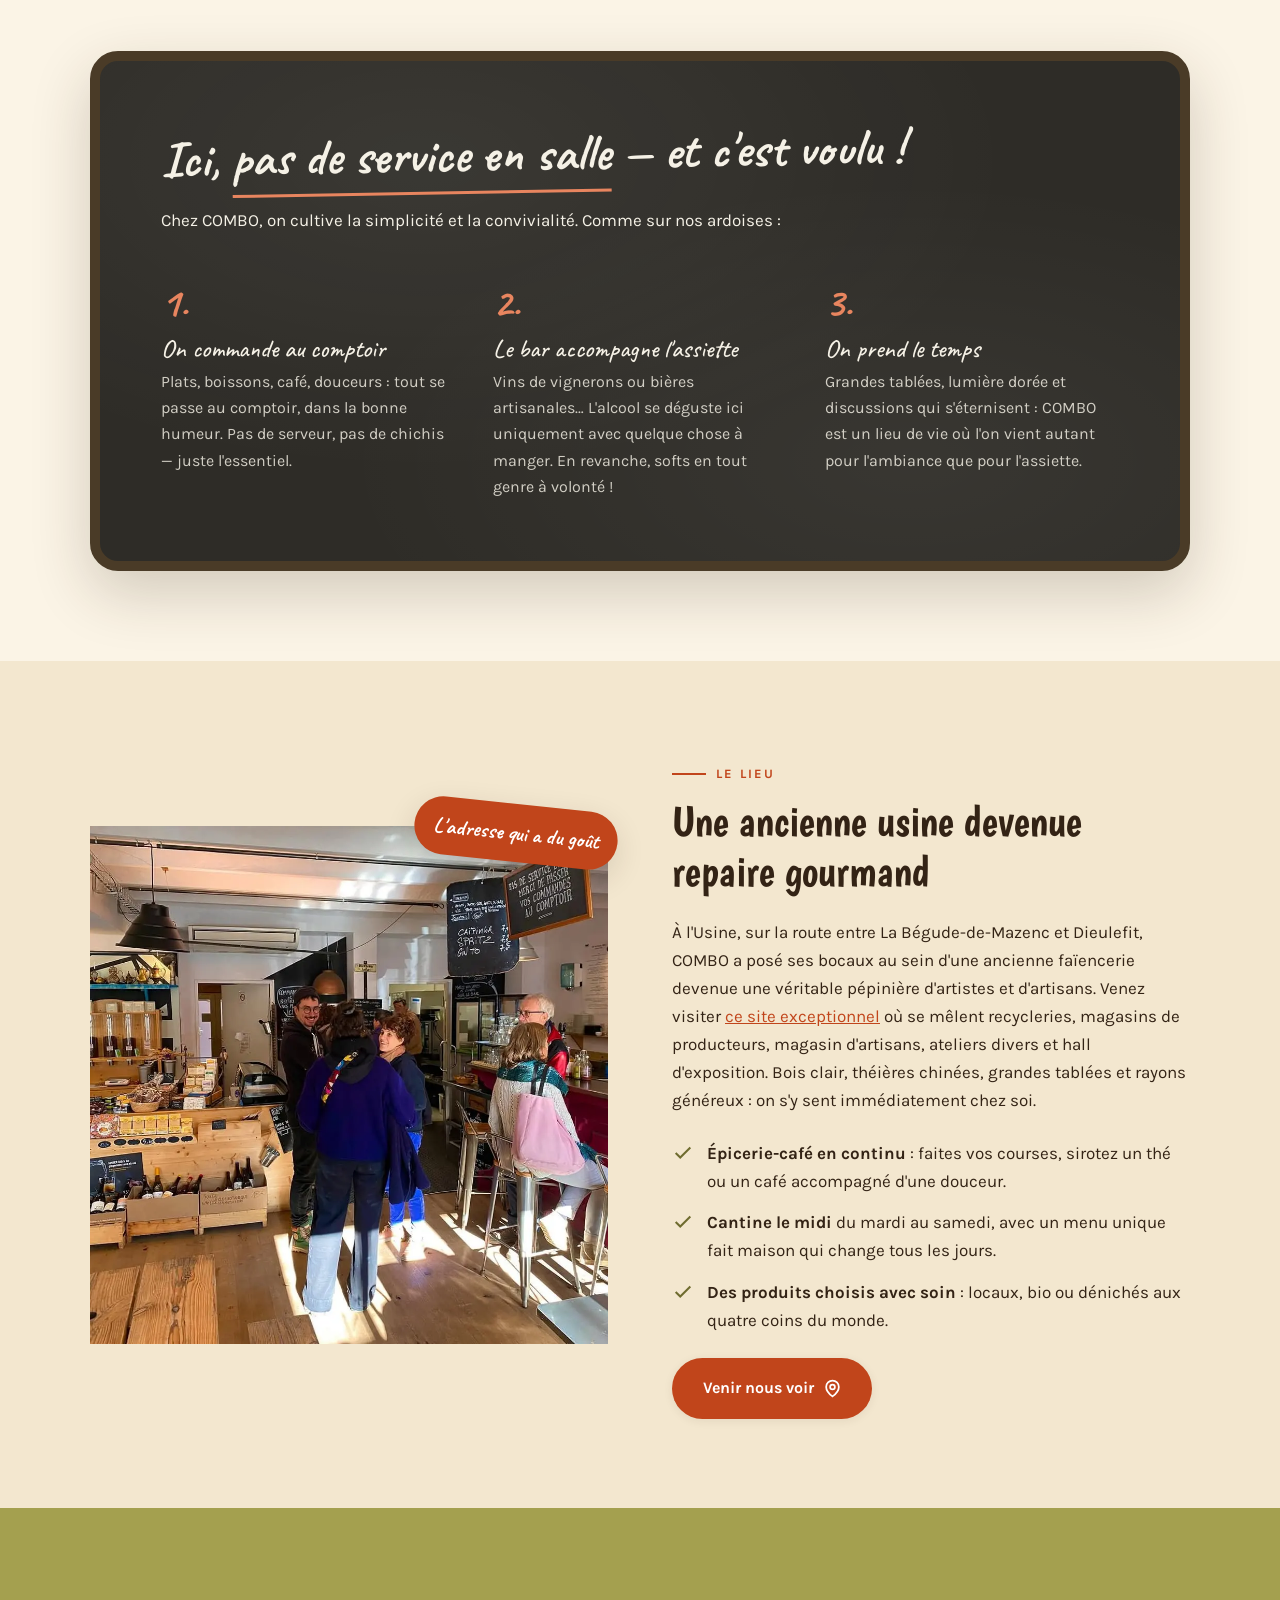
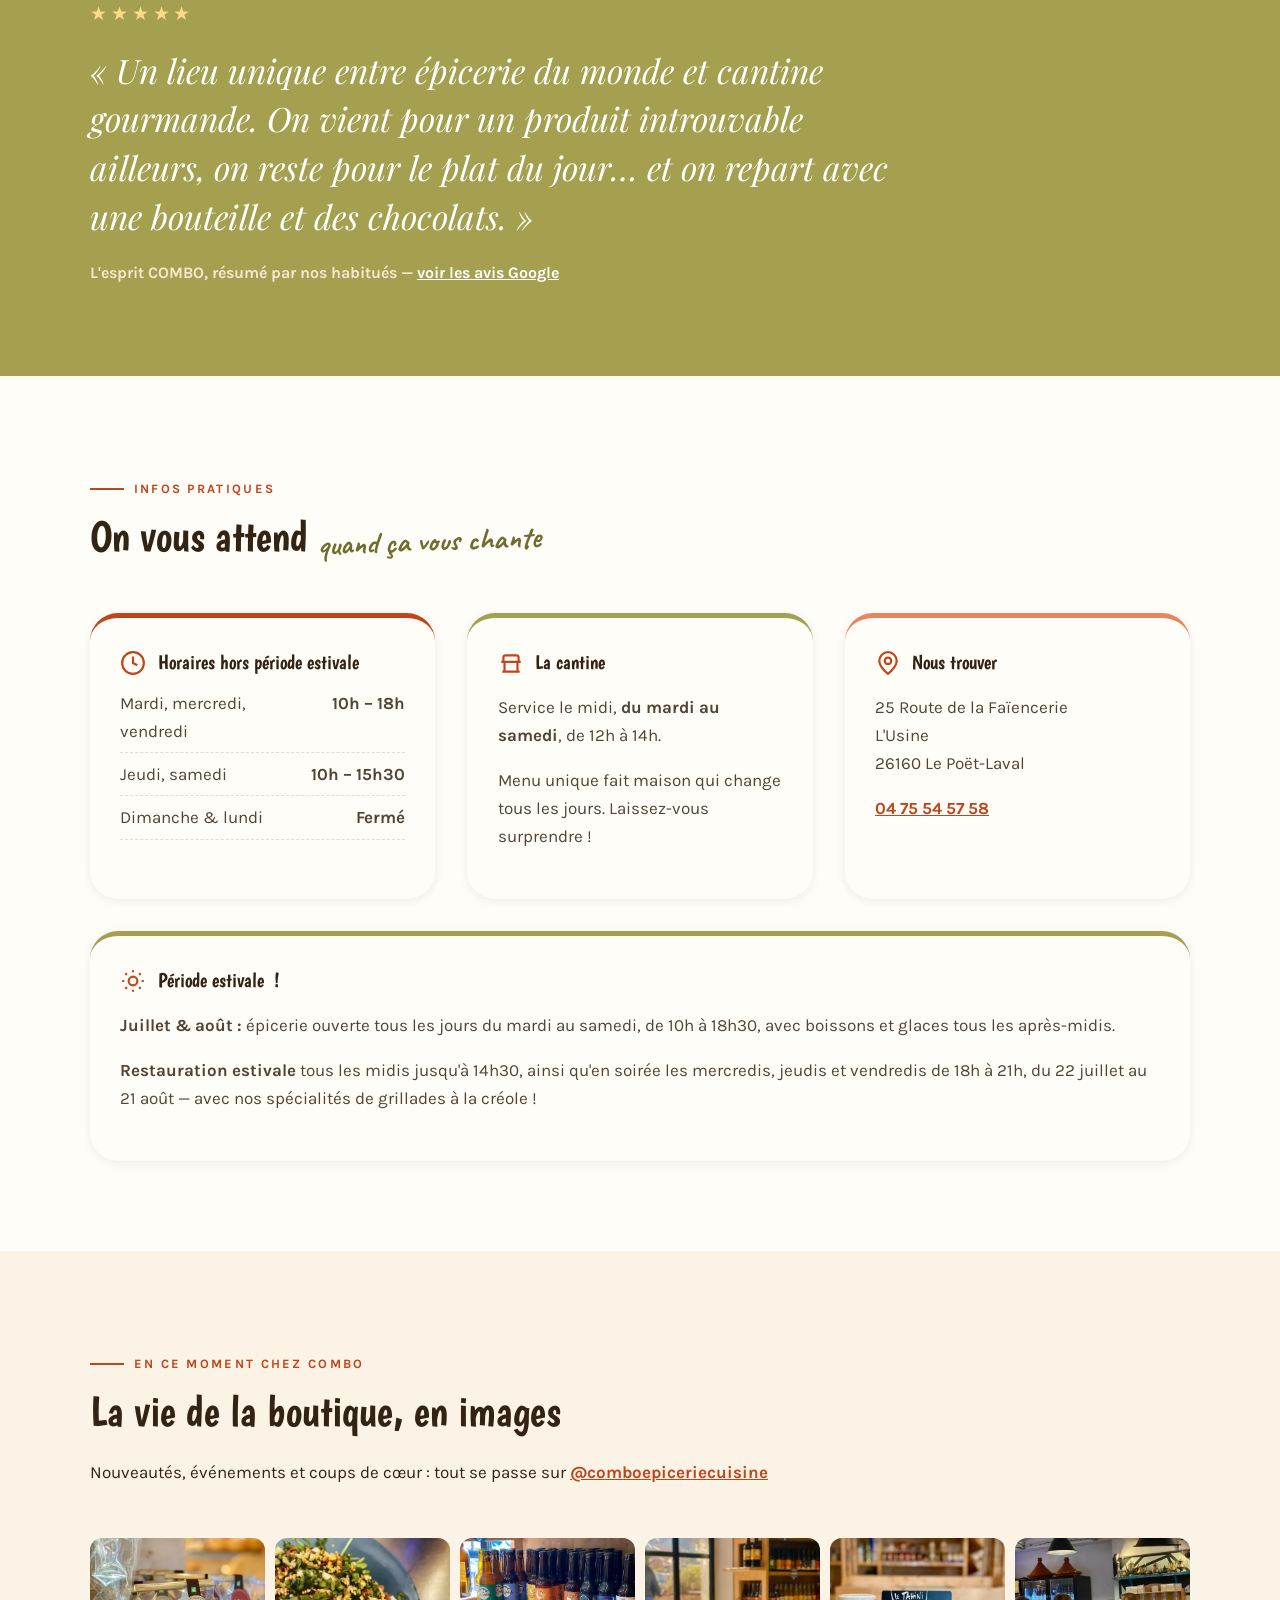
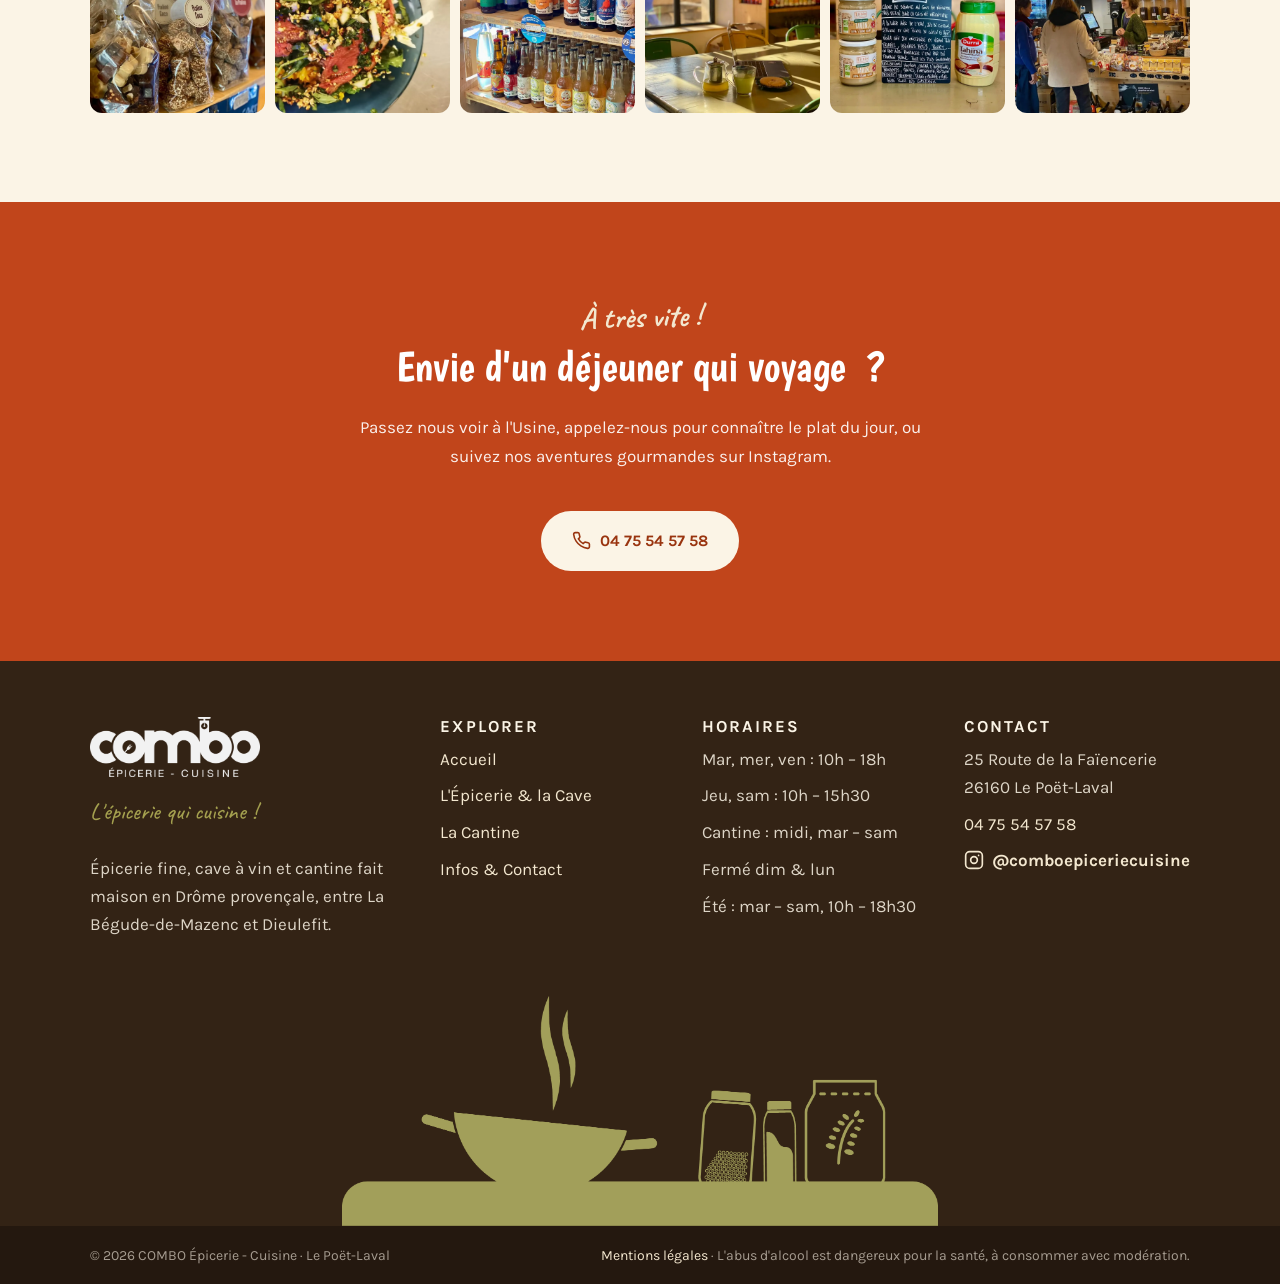
==== commit 8b76a470: "Perf mobile : polices auto-hébergées + préchargées (theme 1.3.0) Le LCP mobile est un élément texte " ====
--- a/index.html
+++ b/index.html
@@ -14,9 +14,8 @@
   <meta property="og:image" content="https://comboepiceriecuisine.fr/assets/img/chef-combo-wok-cuisine-maison.jpg">
   <meta name="twitter:card" content="summary_large_image">
   <link rel="icon" type="image/png" href="assets/img/favicon.png">
-  <link rel="preconnect" href="https://fonts.googleapis.com">
-  <link rel="preconnect" href="https://fonts.gstatic.com" crossorigin>
-  <link rel="stylesheet" href="https://fonts.googleapis.com/css2?family=Boogaloo&family=Caveat:wght@500;700&family=Karla:wght@400;600;700&family=Playfair+Display:ital,wght@1,400;1,500&display=swap">
+  <link rel="preload" as="font" type="font/woff2" href="assets/fonts/karla-400-normal-latin.woff2" crossorigin>
+  <link rel="preload" as="font" type="font/woff2" href="assets/fonts/boogaloo-400-normal-latin.woff2" crossorigin>
   <link rel="stylesheet" href="css/style.css">
   <script type="application/ld+json">
   {
--- a/css/style.css
+++ b/css/style.css
@@ -3,8 +3,21 @@
    Charte : terracotta du logo, olive des illustrations, crème chaleureuse
    ========================================================================== */
 
-/* Polices chargées via <link> dans le <head> (voir header.php / enqueue) —
-   pas d'@import ici : il crée une chaîne de requêtes bloquante pénalisante sur mobile. */
+/* Polices auto-hébergées (woff2 dans assets/fonts) : pas de requête tierce,
+   pas de CSS externe bloquant. Karla + Boogaloo sont préchargées dans le <head>. */
+@font-face{font-family:'Boogaloo';font-style:normal;font-weight:400;font-display:swap;src:url(../assets/fonts/boogaloo-400-normal-latin.woff2) format('woff2');unicode-range:U+0000-00FF, U+0131, U+0152-0153, U+02BB-02BC, U+02C6, U+02DA, U+02DC, U+0304, U+0308, U+0329, U+2000-206F, U+20AC, U+2122, U+2191, U+2193, U+2212, U+2215, U+FEFF, U+FFFD;}
+@font-face{font-family:'Caveat';font-style:normal;font-weight:500;font-display:swap;src:url(../assets/fonts/caveat-500-normal-latin-ext.woff2) format('woff2');unicode-range:U+0100-02BA, U+02BD-02C5, U+02C7-02CC, U+02CE-02D7, U+02DD-02FF, U+0304, U+0308, U+0329, U+1D00-1DBF, U+1E00-1E9F, U+1EF2-1EFF, U+2020, U+20A0-20AB, U+20AD-20C0, U+2113, U+2C60-2C7F, U+A720-A7FF;}
+@font-face{font-family:'Caveat';font-style:normal;font-weight:500;font-display:swap;src:url(../assets/fonts/caveat-500-normal-latin.woff2) format('woff2');unicode-range:U+0000-00FF, U+0131, U+0152-0153, U+02BB-02BC, U+02C6, U+02DA, U+02DC, U+0304, U+0308, U+0329, U+2000-206F, U+20AC, U+2122, U+2191, U+2193, U+2212, U+2215, U+FEFF, U+FFFD;}
+@font-face{font-family:'Caveat';font-style:normal;font-weight:700;font-display:swap;src:url(../assets/fonts/caveat-700-normal-latin-ext.woff2) format('woff2');unicode-range:U+0100-02BA, U+02BD-02C5, U+02C7-02CC, U+02CE-02D7, U+02DD-02FF, U+0304, U+0308, U+0329, U+1D00-1DBF, U+1E00-1E9F, U+1EF2-1EFF, U+2020, U+20A0-20AB, U+20AD-20C0, U+2113, U+2C60-2C7F, U+A720-A7FF;}
+@font-face{font-family:'Caveat';font-style:normal;font-weight:700;font-display:swap;src:url(../assets/fonts/caveat-700-normal-latin.woff2) format('woff2');unicode-range:U+0000-00FF, U+0131, U+0152-0153, U+02BB-02BC, U+02C6, U+02DA, U+02DC, U+0304, U+0308, U+0329, U+2000-206F, U+20AC, U+2122, U+2191, U+2193, U+2212, U+2215, U+FEFF, U+FFFD;}
+@font-face{font-family:'Karla';font-style:normal;font-weight:400;font-display:swap;src:url(../assets/fonts/karla-400-normal-latin-ext.woff2) format('woff2');unicode-range:U+0100-02BA, U+02BD-02C5, U+02C7-02CC, U+02CE-02D7, U+02DD-02FF, U+0304, U+0308, U+0329, U+1D00-1DBF, U+1E00-1E9F, U+1EF2-1EFF, U+2020, U+20A0-20AB, U+20AD-20C0, U+2113, U+2C60-2C7F, U+A720-A7FF;}
+@font-face{font-family:'Karla';font-style:normal;font-weight:400;font-display:swap;src:url(../assets/fonts/karla-400-normal-latin.woff2) format('woff2');unicode-range:U+0000-00FF, U+0131, U+0152-0153, U+02BB-02BC, U+02C6, U+02DA, U+02DC, U+0304, U+0308, U+0329, U+2000-206F, U+20AC, U+2122, U+2191, U+2193, U+2212, U+2215, U+FEFF, U+FFFD;}
+@font-face{font-family:'Karla';font-style:normal;font-weight:600;font-display:swap;src:url(../assets/fonts/karla-600-normal-latin-ext.woff2) format('woff2');unicode-range:U+0100-02BA, U+02BD-02C5, U+02C7-02CC, U+02CE-02D7, U+02DD-02FF, U+0304, U+0308, U+0329, U+1D00-1DBF, U+1E00-1E9F, U+1EF2-1EFF, U+2020, U+20A0-20AB, U+20AD-20C0, U+2113, U+2C60-2C7F, U+A720-A7FF;}
+@font-face{font-family:'Karla';font-style:normal;font-weight:600;font-display:swap;src:url(../assets/fonts/karla-600-normal-latin.woff2) format('woff2');unicode-range:U+0000-00FF, U+0131, U+0152-0153, U+02BB-02BC, U+02C6, U+02DA, U+02DC, U+0304, U+0308, U+0329, U+2000-206F, U+20AC, U+2122, U+2191, U+2193, U+2212, U+2215, U+FEFF, U+FFFD;}
+@font-face{font-family:'Karla';font-style:normal;font-weight:700;font-display:swap;src:url(../assets/fonts/karla-700-normal-latin-ext.woff2) format('woff2');unicode-range:U+0100-02BA, U+02BD-02C5, U+02C7-02CC, U+02CE-02D7, U+02DD-02FF, U+0304, U+0308, U+0329, U+1D00-1DBF, U+1E00-1E9F, U+1EF2-1EFF, U+2020, U+20A0-20AB, U+20AD-20C0, U+2113, U+2C60-2C7F, U+A720-A7FF;}
+@font-face{font-family:'Karla';font-style:normal;font-weight:700;font-display:swap;src:url(../assets/fonts/karla-700-normal-latin.woff2) format('woff2');unicode-range:U+0000-00FF, U+0131, U+0152-0153, U+02BB-02BC, U+02C6, U+02DA, U+02DC, U+0304, U+0308, U+0329, U+2000-206F, U+20AC, U+2122, U+2191, U+2193, U+2212, U+2215, U+FEFF, U+FFFD;}
+@font-face{font-family:'Playfair Display';font-style:italic;font-weight:400;font-display:swap;src:url(../assets/fonts/playfairdisplay-400-italic-latin-ext.woff2) format('woff2');unicode-range:U+0100-02BA, U+02BD-02C5, U+02C7-02CC, U+02CE-02D7, U+02DD-02FF, U+0304, U+0308, U+0329, U+1D00-1DBF, U+1E00-1E9F, U+1EF2-1EFF, U+2020, U+20A0-20AB, U+20AD-20C0, U+2113, U+2C60-2C7F, U+A720-A7FF;}
+@font-face{font-family:'Playfair Display';font-style:italic;font-weight:400;font-display:swap;src:url(../assets/fonts/playfairdisplay-400-italic-latin.woff2) format('woff2');unicode-range:U+0000-00FF, U+0131, U+0152-0153, U+02BB-02BC, U+02C6, U+02DA, U+02DC, U+0304, U+0308, U+0329, U+2000-206F, U+20AC, U+2122, U+2191, U+2193, U+2212, U+2215, U+FEFF, U+FFFD;}
 
 :root {
   --terracotta: #C1451B;
